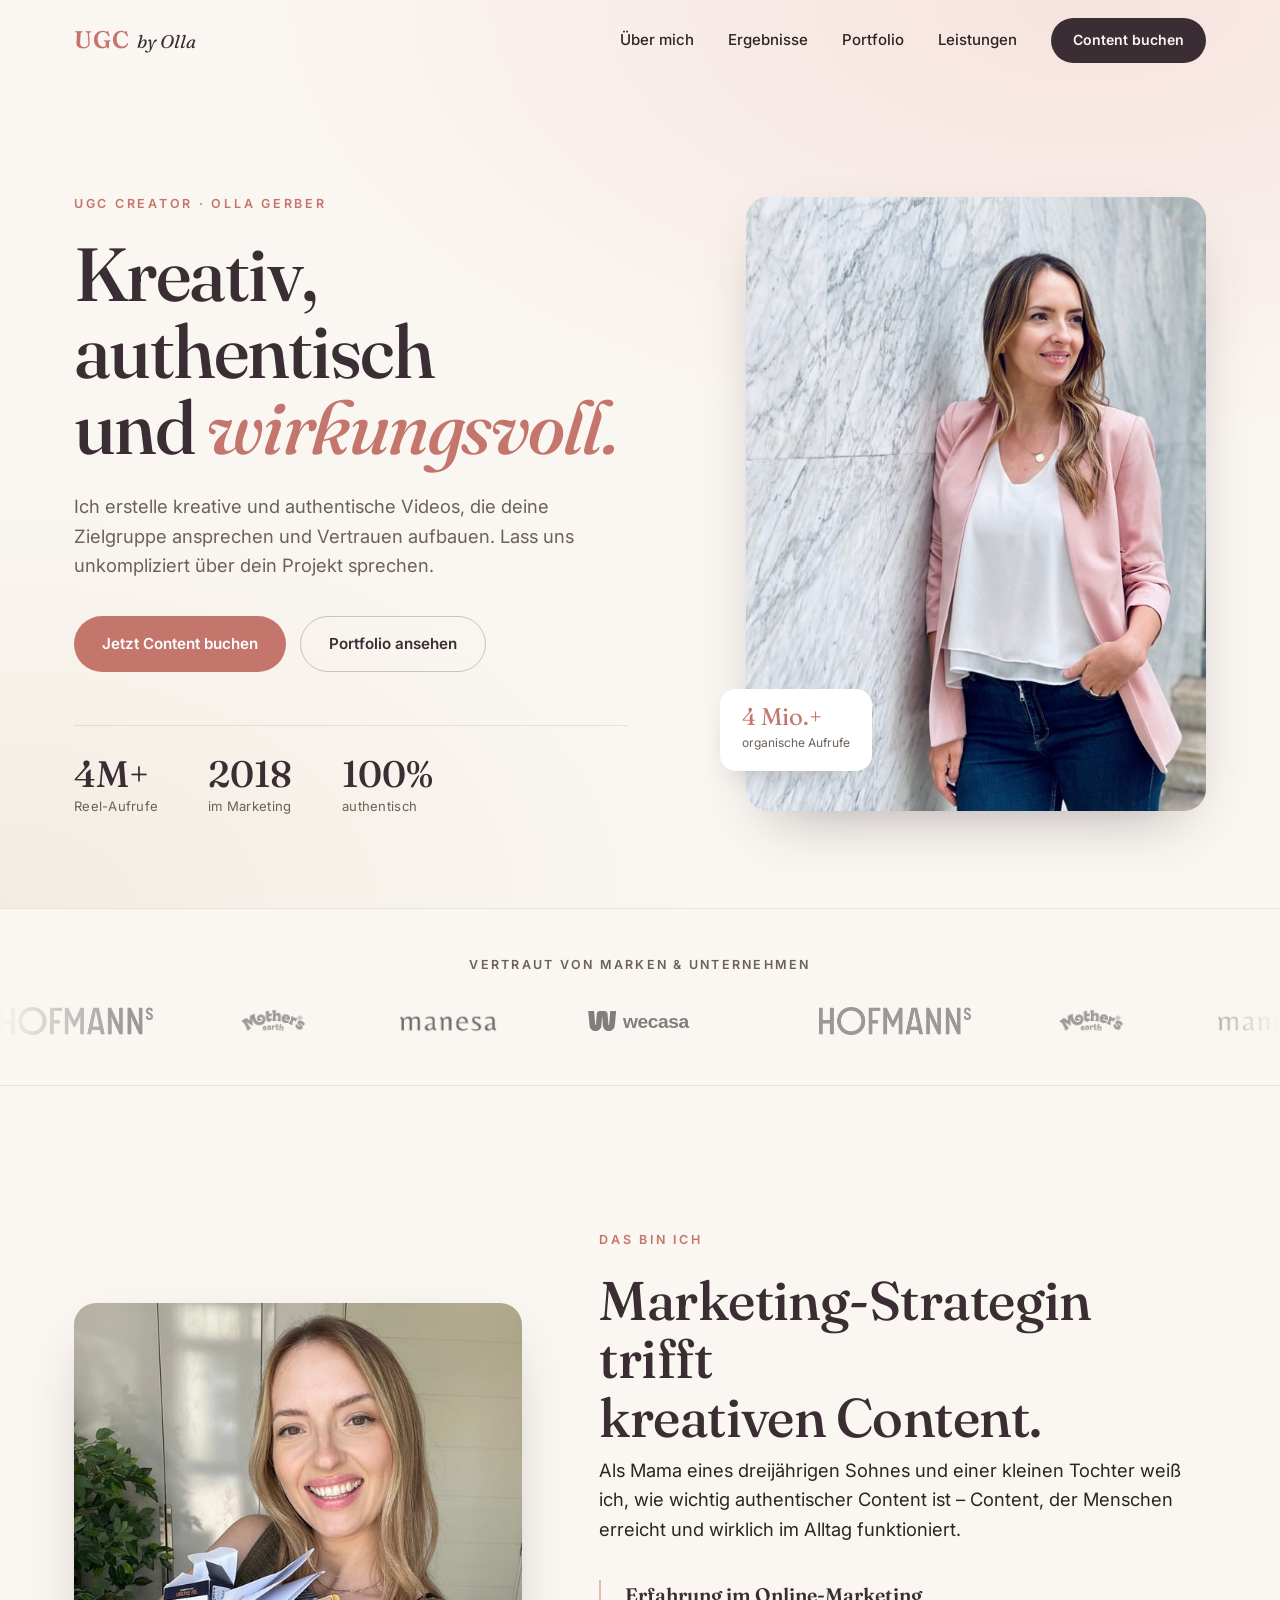
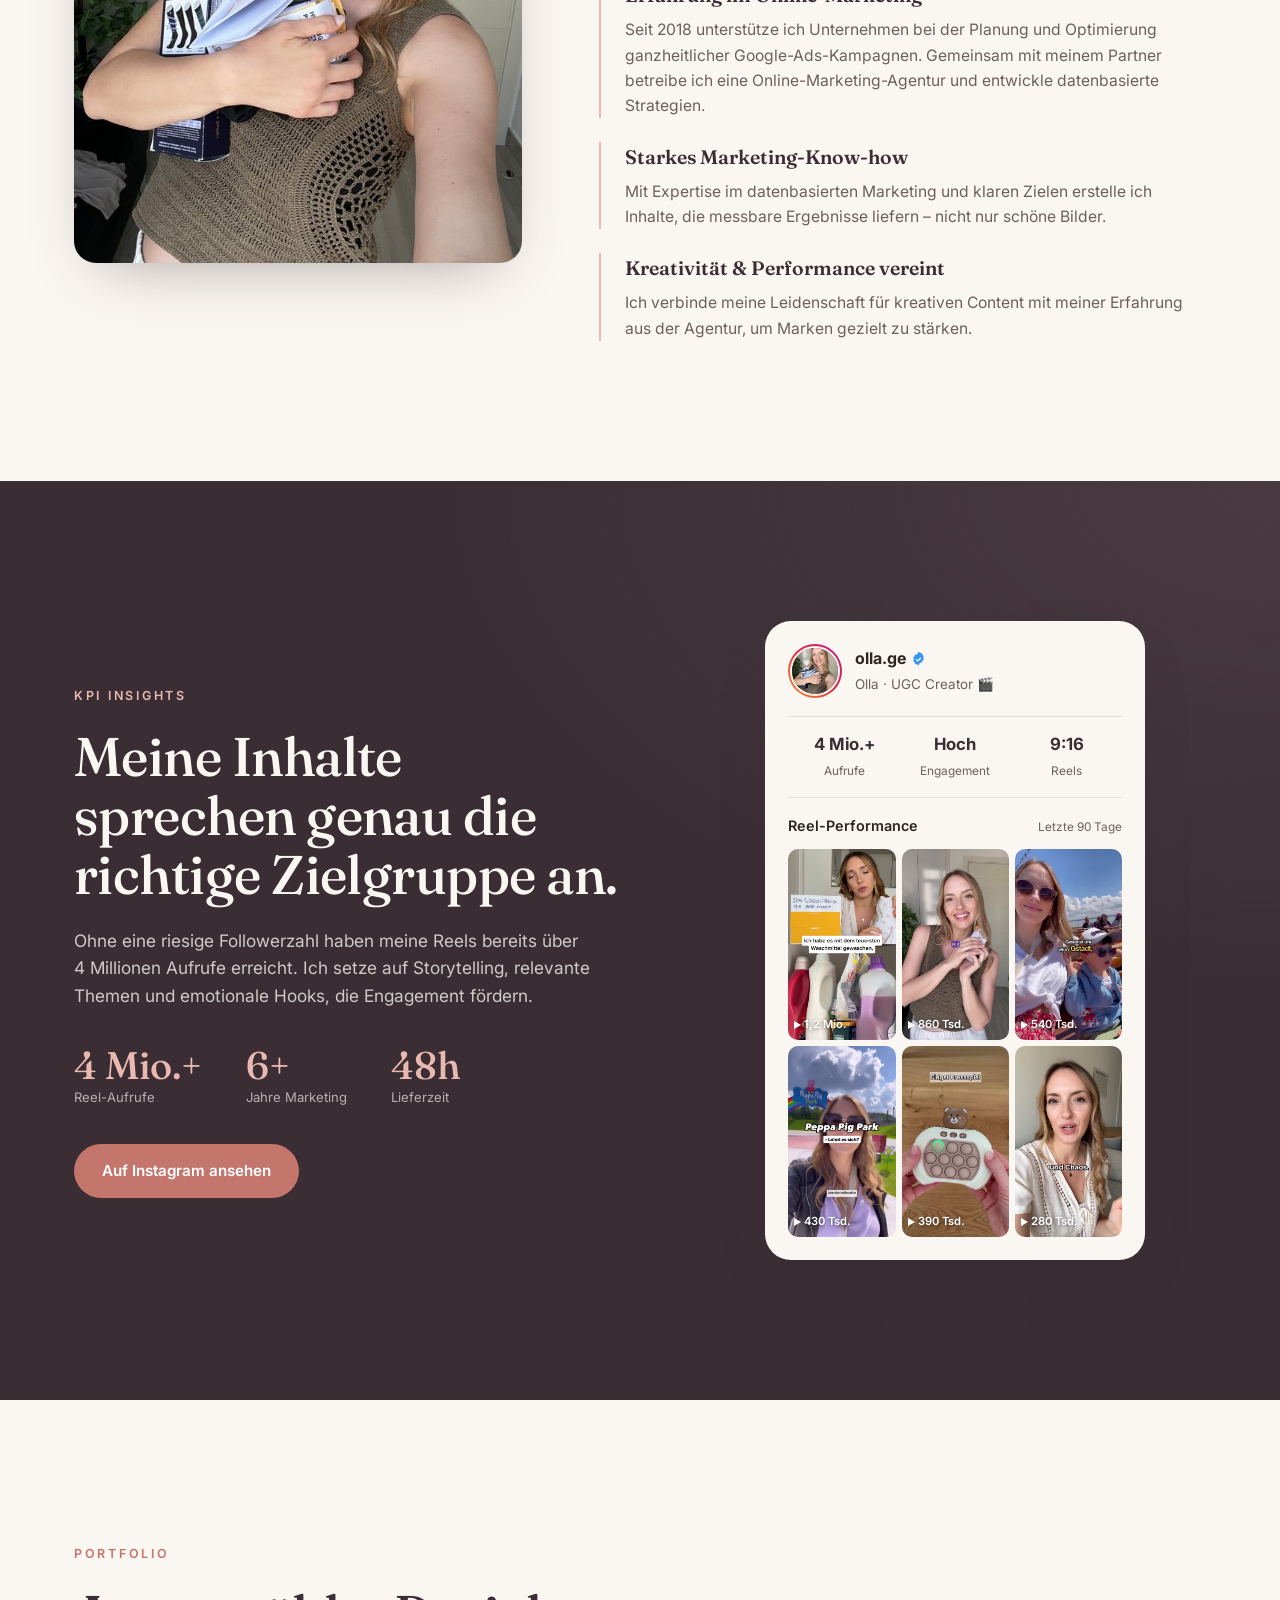
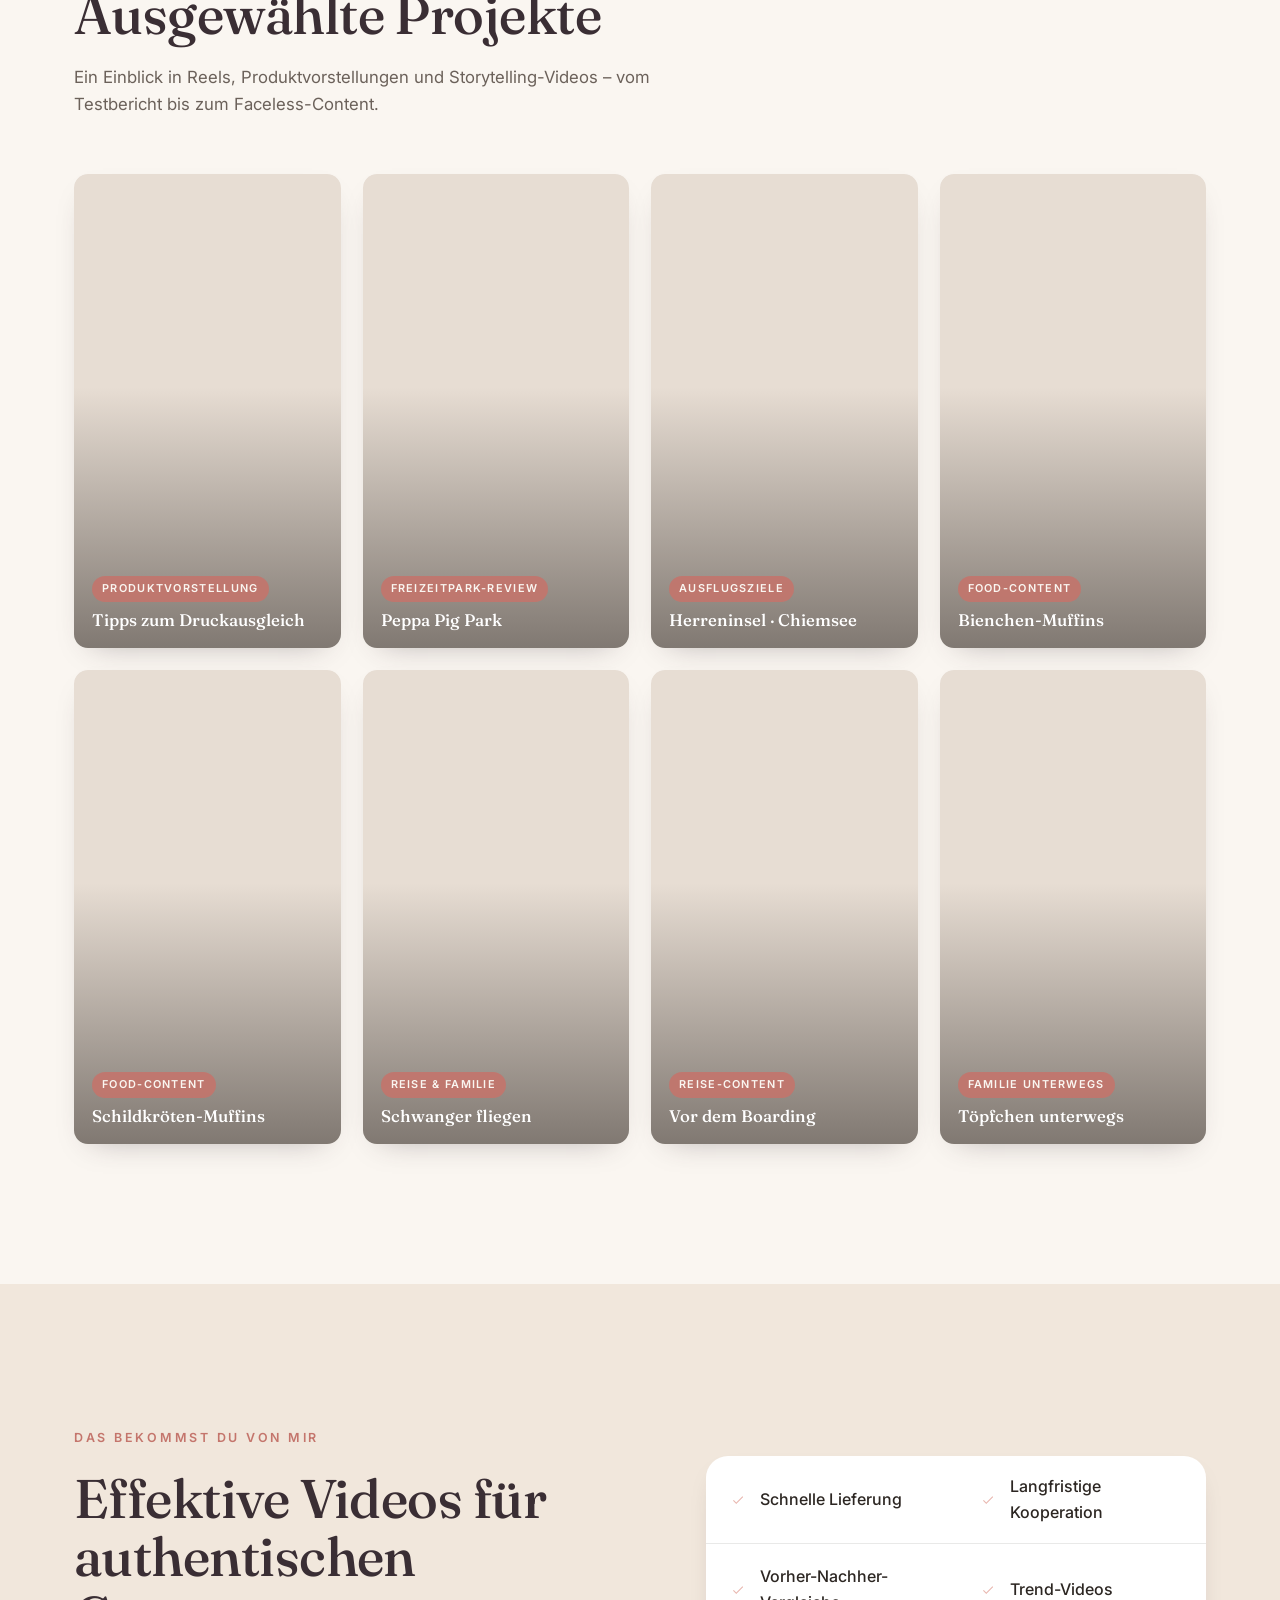
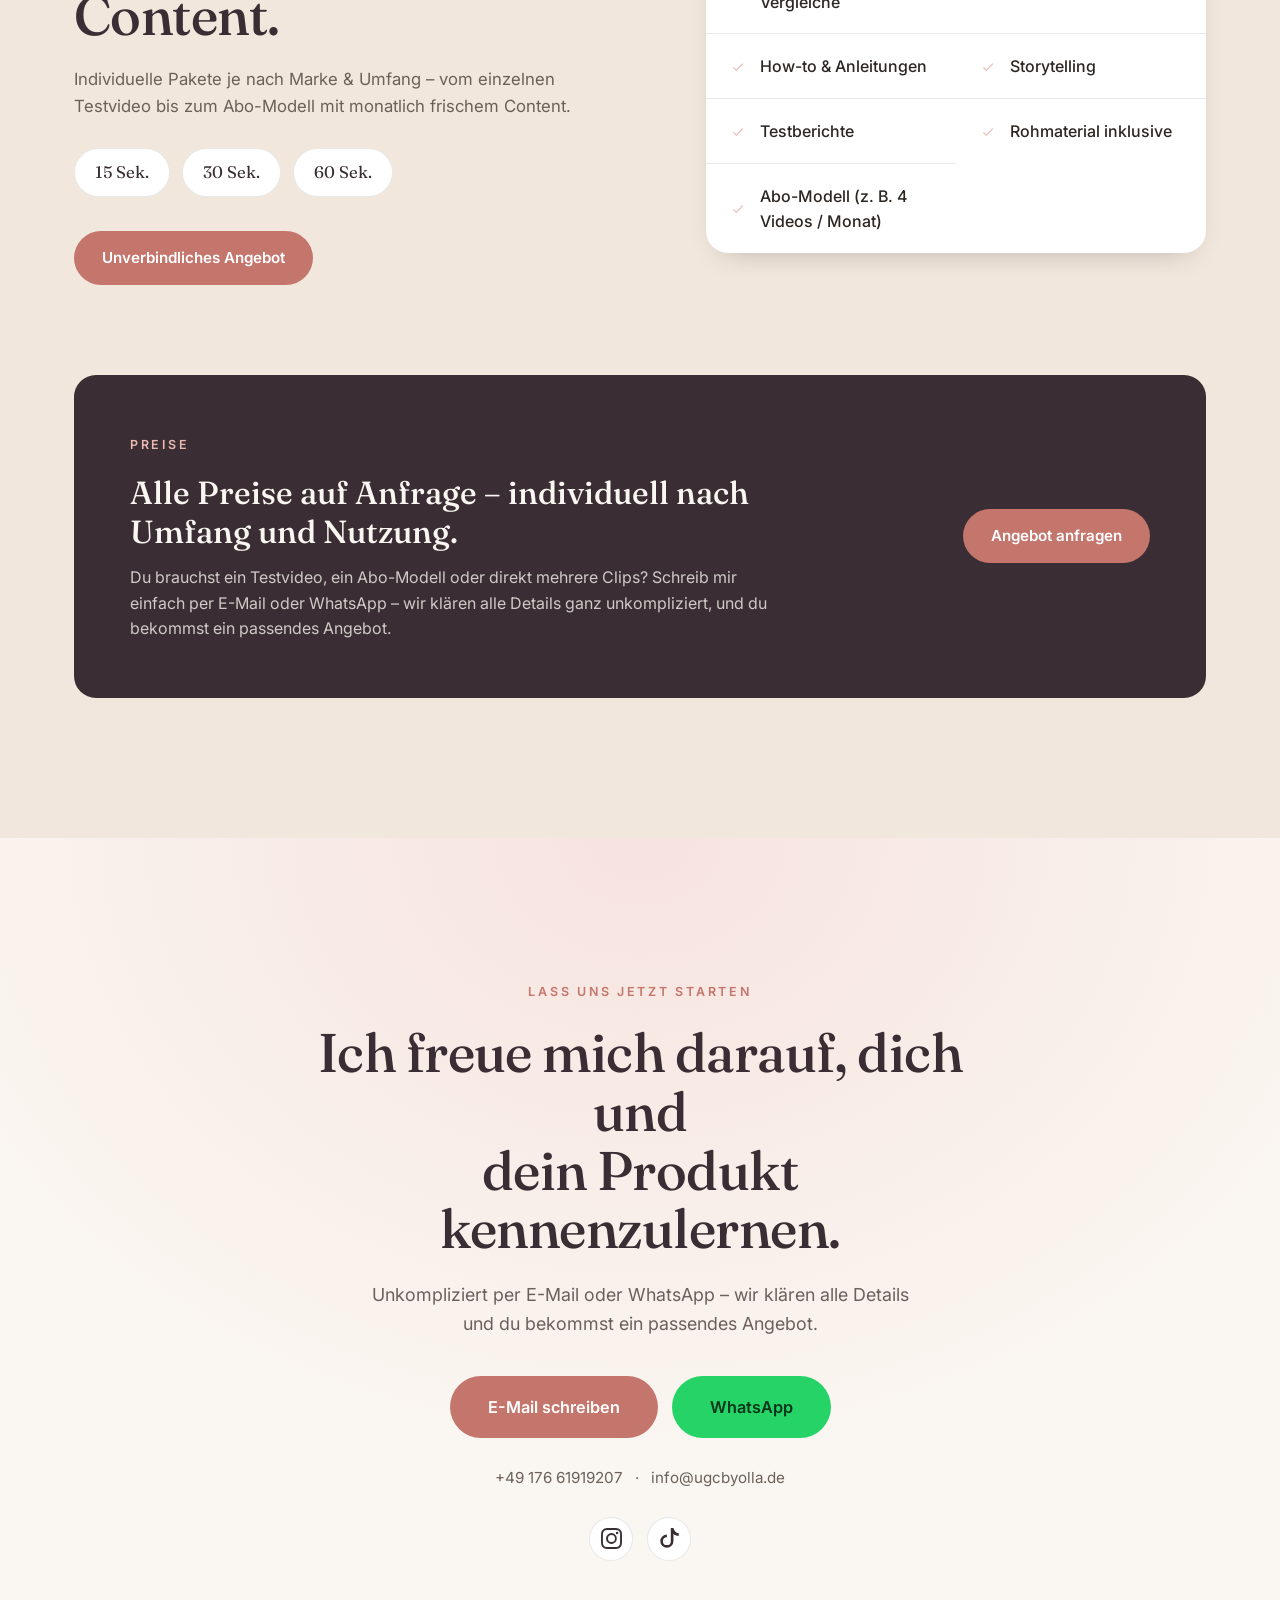
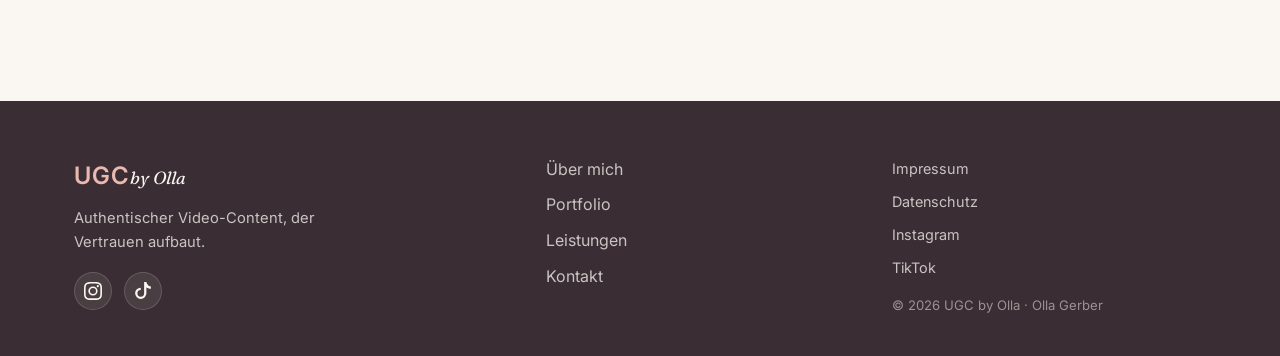
==== index.html @ 94157295 "Website Dateien" ====
<!DOCTYPE html>
<html lang="de">
<head>
<meta charset="UTF-8" />
<meta name="viewport" content="width=device-width, initial-scale=1.0" />
<title>UGC by Olla – Authentischer Video-Content, der Vertrauen aufbaut</title>
<meta name="description" content="UGC-Creator Olla Gerber: Kreativ, authentisch und wirkungsvoll. Ich erstelle Videos, die deine Zielgruppe ansprechen, Vertrauen aufbauen und messbare Ergebnisse liefern." />
<meta property="og:title" content="UGC by Olla – Authentischer Video-Content" />
<meta property="og:description" content="Kreativ, authentisch und wirkungsvoll – Videos, die deine Zielgruppe ansprechen und Vertrauen aufbauen." />
<meta property="og:type" content="website" />
<meta property="og:image" content="assets/profile/hero1.jpg" />
<link rel="preconnect" href="https://fonts.googleapis.com" />
<link rel="preconnect" href="https://fonts.gstatic.com" crossorigin />
<link href="https://fonts.googleapis.com/css2?family=Fraunces:ital,opsz,wght@0,9..144,400;0,9..144,500;0,9..144,600;1,9..144,400&family=Inter:wght@400;500;600;700&display=swap" rel="stylesheet" />
<link rel="stylesheet" href="styles.css" />
</head>
<body>

<!-- ===== NAV ===== -->
<header class="nav" id="nav">
  <div class="container nav__inner">
    <a href="#top" class="brand" aria-label="UGC by Olla – Startseite">
      <span class="brand__mark">UGC</span>
      <span class="brand__name">by&nbsp;Olla</span>
    </a>
    <nav class="nav__links" id="navLinks">
      <a href="#about">Über mich</a>
      <a href="#kpi">Ergebnisse</a>
      <a href="#portfolio">Portfolio</a>
      <a href="#leistungen">Leistungen</a>
      <a href="#kontakt" class="btn btn--small">Content buchen</a>
    </nav>
    <button class="nav__toggle" id="navToggle" aria-label="Menü öffnen" aria-expanded="false">
      <span></span><span></span><span></span>
    </button>
  </div>
</header>

<main id="top">

<!-- ===== HERO ===== -->
<section class="hero">
  <div class="container hero__grid">
    <div class="hero__copy reveal">
      <span class="eyebrow">UGC&nbsp;Creator · Olla Gerber</span>
      <h1 class="hero__title">
        Kreativ, authentisch <br />und <span class="accent">wirkungsvoll.</span>
      </h1>
      <p class="hero__lead">
        Ich erstelle kreative und authentische Videos, die deine Zielgruppe
        ansprechen und Vertrauen aufbauen. Lass uns unkompliziert über dein
        Projekt sprechen.
      </p>
      <div class="hero__actions">
        <a href="#kontakt" class="btn btn--primary">Jetzt Content buchen</a>
        <a href="#portfolio" class="btn btn--ghost">Portfolio ansehen</a>
      </div>
      <div class="hero__stats">
        <div><strong data-count="4" data-suffix="M+">0</strong><span>Reel-Aufrufe</span></div>
        <div><strong data-count="2018" data-raw="1">2018</strong><span>im Marketing</span></div>
        <div><strong data-count="100" data-suffix="%">0</strong><span>authentisch</span></div>
      </div>
    </div>
    <div class="hero__media reveal">
      <div class="hero__photo">
        <img src="assets/profile/hero1.jpg" alt="Olla Gerber, UGC Creator" />
        <div class="hero__badge">
          <span class="hero__badge-num">4 Mio.+</span>
          <span class="hero__badge-label">organische Aufrufe</span>
        </div>
      </div>
    </div>
  </div>
</section>

<!-- ===== BRANDS (animiertes Logoband) ===== -->
<section class="brands" aria-label="Marken, mit denen ich zusammenarbeite">
  <p class="brands__label">Vertraut von Marken &amp; Unternehmen</p>
  <div class="marquee">
    <div class="marquee__track" id="marqueeTrack">
      <!-- Logos werden per JS eingefügt & für nahtlose Schleife dupliziert -->
    </div>
  </div>
</section>

<!-- ===== ABOUT ===== -->
<section class="about section" id="about">
  <div class="container about__grid">
    <div class="about__media reveal">
      <img src="assets/profile/hero2.jpg" alt="Olla mit Produkten für UGC-Content" />
    </div>
    <div class="about__copy reveal">
      <span class="eyebrow">Das bin ich</span>
      <h2 class="section__title">Marketing-Strategin trifft<br />kreativen Content.</h2>
      <p class="about__intro">
        Als Mama eines dreijährigen Sohnes und einer kleinen Tochter weiß ich,
        wie wichtig authentischer Content ist – Content, der Menschen erreicht
        und wirklich im Alltag funktioniert.
      </p>
      <ul class="pillars">
        <li class="pillar">
          <h3>Erfahrung im Online-Marketing</h3>
          <p>
            Seit 2018 unterstütze ich Unternehmen bei der Planung und
            Optimierung ganzheitlicher Google-Ads-Kampagnen. Gemeinsam mit
            meinem Partner betreibe ich eine Online-Marketing-Agentur und
            entwickle datenbasierte Strategien.
          </p>
        </li>
        <li class="pillar">
          <h3>Starkes Marketing-Know-how</h3>
          <p>
            Mit Expertise im datenbasierten Marketing und klaren Zielen erstelle
            ich Inhalte, die messbare Ergebnisse liefern – nicht nur schöne
            Bilder.
          </p>
        </li>
        <li class="pillar">
          <h3>Kreativität & Performance vereint</h3>
          <p>
            Ich verbinde meine Leidenschaft für kreativen Content mit meiner
            Erfahrung aus der Agentur, um Marken gezielt zu stärken.
          </p>
        </li>
      </ul>
    </div>
  </div>
</section>

<!-- ===== KPI ===== -->
<section class="kpi section" id="kpi">
  <div class="container kpi__layout">
    <div class="kpi__copy reveal">
      <span class="eyebrow eyebrow--light">KPI Insights</span>
      <h2 class="section__title section__title--light">
        Meine Inhalte sprechen genau die<br />richtige Zielgruppe an.
      </h2>
      <p class="kpi__lead">
        Ohne eine riesige Followerzahl haben meine Reels bereits über
        4&nbsp;Millionen Aufrufe erreicht. Ich setze auf Storytelling, relevante
        Themen und emotionale Hooks, die Engagement fördern.
      </p>
      <div class="kpi__stats">
        <div><strong data-count="4" data-suffix=" Mio.+">0</strong><span>Reel-Aufrufe</span></div>
        <div><strong data-count="6" data-suffix="+">0</strong><span>Jahre Marketing</span></div>
        <div><strong data-count="48" data-suffix="h">0</strong><span>Lieferzeit</span></div>
      </div>
      <a href="https://www.instagram.com/olla.ge/" target="_blank" rel="noopener" class="btn btn--primary">Auf Instagram ansehen</a>
    </div>

    <div class="kpi__device reveal">
      <div class="ig">
        <div class="ig__top">
          <div class="ig__avatar"><img src="assets/profile/hero2.jpg" alt="Olla Gerber" /></div>
          <div class="ig__id">
            <span class="ig__user">olla.ge <svg class="ig__verified" viewBox="0 0 24 24" aria-hidden="true"><path d="M12 1l2.4 1.8 3 .2.9 2.9 2.2 2-1 2.8 1 2.8-2.2 2-.9 2.9-3 .2L12 23l-2.4-1.8-3-.2-.9-2.9-2.2-2 1-2.8-1-2.8 2.2-2 .9-2.9 3-.2z" fill="#3897f0"/><path d="M10.6 14.6l-2-2-1.3 1.3 3.3 3.3 5.8-5.8-1.3-1.3z" fill="#fff"/></svg></span>
            <span class="ig__name">Olla · UGC Creator 🎬</span>
          </div>
        </div>
        <div class="ig__metrics">
          <div><strong>4 Mio.+</strong><span>Aufrufe</span></div>
          <div><strong>Hoch</strong><span>Engagement</span></div>
          <div><strong>9:16</strong><span>Reels</span></div>
        </div>
        <div class="ig__bar"><span>Reel-Performance</span><em>Letzte 90 Tage</em></div>
        <div class="ig__grid">
          <figure class="ig__cell"><img src="assets/portfolio/9de1d83633da45c846f7eab488d6bfc8.jpg" alt="" loading="lazy" /><span class="ig__views">1,2 Mio.</span></figure>
          <figure class="ig__cell"><img src="assets/portfolio/2ccc29a5a1b22feaa87b4b825e0a48af.jpg" alt="" loading="lazy" /><span class="ig__views">860 Tsd.</span></figure>
          <figure class="ig__cell"><img src="assets/portfolio/b8910f2cd2a3d100758bcfcea0a5b6ec.jpg" alt="" loading="lazy" /><span class="ig__views">540 Tsd.</span></figure>
          <figure class="ig__cell"><img src="assets/portfolio/184dc724c5fc6e172d13e9408d2e0dc4.jpg" alt="" loading="lazy" /><span class="ig__views">430 Tsd.</span></figure>
          <figure class="ig__cell"><img src="assets/portfolio/c4f9ec92ac4b360604bae6ffd196851e.jpg" alt="" loading="lazy" /><span class="ig__views">390 Tsd.</span></figure>
          <figure class="ig__cell"><img src="assets/portfolio/fa2bf95b9c0c6198ad79358563c76011.jpg" alt="" loading="lazy" /><span class="ig__views">280 Tsd.</span></figure>
        </div>
      </div>
    </div>
  </div>
</section>

<!-- ===== PORTFOLIO ===== -->
<section class="portfolio section" id="portfolio">
  <div class="container">
    <div class="section__head reveal">
      <span class="eyebrow">Portfolio</span>
      <h2 class="section__title">Ausgewählte Projekte</h2>
      <p class="section__sub">
        Ein Einblick in Reels, Produktvorstellungen und Storytelling-Videos –
        vom Test­bericht bis zum Faceless-Content.
      </p>
    </div>
    <div class="grid">
      <figure class="card reveal" data-video="assets/portfolio/Druckausgleich.mp4" tabindex="0" role="button" aria-label="Video abspielen: Tipps zum Druckausgleich">
        <div class="card__media"><video class="card__vid" muted loop playsinline preload="metadata" src="assets/portfolio/Druckausgleich.mp4#t=0.1"></video><span class="card__play"></span></div>
        <figcaption><span class="card__tag">Produktvorstellung</span><h3>Tipps zum Druckausgleich</h3></figcaption>
      </figure>
      <figure class="card reveal" data-video="assets/portfolio/Peppa_Park.mp4" tabindex="0" role="button" aria-label="Video abspielen: Peppa Pig Park">
        <div class="card__media"><video class="card__vid" muted loop playsinline preload="metadata" src="assets/portfolio/Peppa_Park.mp4#t=0.1"></video><span class="card__play"></span></div>
        <figcaption><span class="card__tag">Freizeitpark-Review</span><h3>Peppa Pig Park</h3></figcaption>
      </figure>
      <figure class="card reveal" data-video="assets/portfolio/Herreninsel.mp4" tabindex="0" role="button" aria-label="Video abspielen: Herreninsel">
        <div class="card__media"><video class="card__vid" muted loop playsinline preload="metadata" src="assets/portfolio/Herreninsel.mp4#t=0.1"></video><span class="card__play"></span></div>
        <figcaption><span class="card__tag">Ausflugsziele</span><h3>Herreninsel · Chiemsee</h3></figcaption>
      </figure>
      <figure class="card reveal" data-video="assets/portfolio/Bienchen_muffins.mp4" tabindex="0" role="button" aria-label="Video abspielen: Bienchen-Muffins">
        <div class="card__media"><video class="card__vid" muted loop playsinline preload="metadata" src="assets/portfolio/Bienchen_muffins.mp4#t=0.1"></video><span class="card__play"></span></div>
        <figcaption><span class="card__tag">Food-Content</span><h3>Bienchen-Muffins</h3></figcaption>
      </figure>
      <figure class="card reveal" data-video="assets/portfolio/Schildkr%C3%B6tenmuffins.mp4" tabindex="0" role="button" aria-label="Video abspielen: Schildkröten-Muffins">
        <div class="card__media"><video class="card__vid" muted loop playsinline preload="metadata" src="assets/portfolio/Schildkr%C3%B6tenmuffins.mp4#t=0.1"></video><span class="card__play"></span></div>
        <figcaption><span class="card__tag">Food-Content</span><h3>Schildkröten-Muffins</h3></figcaption>
      </figure>
      <figure class="card reveal" data-video="assets/portfolio/Schwanger_fliegen.mp4" tabindex="0" role="button" aria-label="Video abspielen: Schwanger fliegen">
        <div class="card__media"><video class="card__vid" muted loop playsinline preload="metadata" src="assets/portfolio/Schwanger_fliegen.mp4#t=0.1"></video><span class="card__play"></span></div>
        <figcaption><span class="card__tag">Reise &amp; Familie</span><h3>Schwanger fliegen</h3></figcaption>
      </figure>
      <figure class="card reveal" data-video="assets/portfolio/Vor_dem_boarding.mp4" tabindex="0" role="button" aria-label="Video abspielen: Vor dem Boarding">
        <div class="card__media"><video class="card__vid" muted loop playsinline preload="metadata" src="assets/portfolio/Vor_dem_boarding.mp4#t=0.1"></video><span class="card__play"></span></div>
        <figcaption><span class="card__tag">Reise-Content</span><h3>Vor dem Boarding</h3></figcaption>
      </figure>
      <figure class="card reveal" data-video="assets/portfolio/T%C3%B6pfchen_unterwegs.mp4" tabindex="0" role="button" aria-label="Video abspielen: Töpfchen unterwegs">
        <div class="card__media"><video class="card__vid" muted loop playsinline preload="metadata" src="assets/portfolio/T%C3%B6pfchen_unterwegs.mp4#t=0.1"></video><span class="card__play"></span></div>
        <figcaption><span class="card__tag">Familie unterwegs</span><h3>Töpfchen unterwegs</h3></figcaption>
      </figure>
    </div>
  </div>
</section>

<!-- ===== LIGHTBOX ===== -->
<div class="lightbox" id="lightbox" role="dialog" aria-modal="true" aria-label="Video" hidden>
  <div class="lightbox__backdrop" data-lb-close></div>
  <button class="lightbox__close" data-lb-close aria-label="Schließen">&times;</button>
  <div class="lightbox__stage">
    <video id="lightboxVideo" class="lightbox__video" controls playsinline preload="auto"></video>
  </div>
</div>

<!-- ===== LEISTUNGEN ===== -->
<section class="services section" id="leistungen">
  <div class="container services__grid">
    <div class="services__intro reveal">
      <span class="eyebrow">Das bekommst du von mir</span>
      <h2 class="section__title">Effektive Videos für<br />authentischen Content.</h2>
      <p class="section__sub">
        Individuelle Pakete je nach Marke & Umfang – vom einzelnen Testvideo bis
        zum Abo-Modell mit monatlich frischem Content.
      </p>
      <div class="formats">
        <span>15 Sek.</span><span>30 Sek.</span><span>60 Sek.</span>
      </div>
      <a href="#kontakt" class="btn btn--primary">Unverbindliches Angebot</a>
    </div>
    <ul class="services__list reveal">
      <li>Schnelle Lieferung</li>
      <li>Langfristige Kooperation</li>
      <li>Vorher-Nachher-Vergleiche</li>
      <li>Trend-Videos</li>
      <li>How-to &amp; Anleitungen</li>
      <li>Storytelling</li>
      <li>Testberichte</li>
      <li>Rohmaterial inklusive</li>
      <li>Abo-Modell (z.&nbsp;B. 4 Videos / Monat)</li>
    </ul>
  </div>

  <div class="container">
    <div class="pricing reveal">
      <div class="pricing__text">
        <span class="eyebrow">Preise</span>
        <h3>Alle Preise auf Anfrage – individuell nach Umfang und Nutzung.</h3>
        <p>
          Du brauchst ein Testvideo, ein Abo-Modell oder direkt mehrere Clips?
          Schreib mir einfach per E-Mail oder WhatsApp – wir klären alle Details
          ganz unkompliziert, und du bekommst ein passendes Angebot.
        </p>
      </div>
      <a href="#kontakt" class="btn btn--primary">Angebot anfragen</a>
    </div>
  </div>
</section>

<!-- ===== CTA / KONTAKT ===== -->
<section class="cta section" id="kontakt">
  <div class="container cta__inner reveal">
    <span class="eyebrow eyebrow--light">Lass uns jetzt starten</span>
    <h2 class="cta__title">Ich freue mich darauf, dich und<br />dein Produkt kennenzulernen.</h2>
    <p class="cta__lead">
      Unkompliziert per E-Mail oder WhatsApp – wir klären alle Details und du
      bekommst ein passendes Angebot.
    </p>
    <div class="cta__actions">
      <a href="mailto:info@ugcbyolla.de" class="btn btn--primary btn--lg">E-Mail schreiben</a>
      <a href="https://wa.me/4917661919207" class="btn btn--whatsapp btn--lg" target="_blank" rel="noopener">WhatsApp</a>
    </div>
    <p class="cta__contact">
      <a href="tel:+4917661919207">+49&nbsp;176&nbsp;61919207</a>
      <span aria-hidden="true">·</span>
      <a href="mailto:info@ugcbyolla.de">info@ugcbyolla.de</a>
    </p>
    <div class="socials">
      <a href="https://www.instagram.com/olla.ge/" target="_blank" rel="noopener" aria-label="Instagram @olla.ge">
        <svg viewBox="0 0 16 16" aria-hidden="true"><path d="M8 0C5.829 0 5.556.01 4.703.048 3.85.088 3.269.222 2.76.42a3.9 3.9 0 0 0-1.417.923A3.9 3.9 0 0 0 .42 2.76C.222 3.268.087 3.85.048 4.7.01 5.555 0 5.827 0 8.001c0 2.172.01 2.444.048 3.297.04.852.174 1.433.372 1.942.205.526.478.972.923 1.417.444.445.89.719 1.416.923.51.198 1.09.333 1.942.372C5.555 15.99 5.827 16 8 16s2.444-.01 3.298-.048c.851-.04 1.434-.174 1.943-.372a3.9 3.9 0 0 0 1.416-.923c.445-.445.718-.891.923-1.417.197-.509.332-1.09.372-1.942C15.99 10.445 16 10.173 16 8s-.01-2.445-.048-3.299c-.04-.851-.175-1.433-.372-1.941a3.9 3.9 0 0 0-.923-1.417A3.9 3.9 0 0 0 13.24.42c-.51-.198-1.092-.333-1.943-.372C10.443.01 10.172 0 7.998 0zm-.717 1.442h.718c2.136 0 2.389.007 3.232.046.78.035 1.204.166 1.486.275.373.145.64.319.92.599s.453.546.598.92c.11.281.24.705.275 1.485.039.843.047 1.096.047 3.231s-.008 2.389-.047 3.232c-.035.78-.166 1.203-.275 1.485a2.5 2.5 0 0 1-.599.919c-.28.28-.546.453-.92.598-.28.11-.704.24-1.485.276-.843.038-1.096.047-3.232.047s-2.39-.009-3.233-.047c-.78-.036-1.203-.166-1.485-.276a2.5 2.5 0 0 1-.92-.598 2.5 2.5 0 0 1-.6-.92c-.109-.281-.24-.705-.275-1.485-.038-.843-.046-1.096-.046-3.233s.008-2.388.046-3.231c.036-.78.166-1.204.276-1.486.145-.373.319-.64.599-.92s.546-.453.92-.598c.282-.11.705-.24 1.485-.276.738-.034 1.024-.044 2.515-.045zm4.988 1.328a.96.96 0 1 0 0 1.92.96.96 0 0 0 0-1.92m-4.27 1.122a4.109 4.109 0 1 0 0 8.217 4.109 4.109 0 0 0 0-8.217m0 1.441a2.667 2.667 0 1 1 0 5.334 2.667 2.667 0 0 1 0-5.334"/></svg>
      </a>
      <a href="https://www.tiktok.com/@olla.ge" target="_blank" rel="noopener" aria-label="TikTok @olla.ge">
        <svg viewBox="0 0 16 16" aria-hidden="true"><path d="M9 0h1.98c.144.715.54 1.617 1.235 2.512C12.895 3.389 13.797 4 15 4v2c-1.753 0-3.07-.583-4-1.387V10a5 5 0 1 1-5-5v2a3 3 0 1 0 3 3z"/></svg>
      </a>
    </div>
  </div>
</section>

</main>

<!-- ===== FOOTER ===== -->
<footer class="footer">
  <div class="container footer__inner">
    <div class="footer__brand">
      <span class="brand__mark">UGC</span><span class="brand__name">by Olla</span>
      <p>Authentischer Video-Content, der Vertrauen aufbaut.</p>
      <div class="footer__socials">
        <a href="https://www.instagram.com/olla.ge/" target="_blank" rel="noopener" aria-label="Instagram @olla.ge">
          <svg viewBox="0 0 16 16" aria-hidden="true"><path d="M8 0C5.829 0 5.556.01 4.703.048 3.85.088 3.269.222 2.76.42a3.9 3.9 0 0 0-1.417.923A3.9 3.9 0 0 0 .42 2.76C.222 3.268.087 3.85.048 4.7.01 5.555 0 5.827 0 8.001c0 2.172.01 2.444.048 3.297.04.852.174 1.433.372 1.942.205.526.478.972.923 1.417.444.445.89.719 1.416.923.51.198 1.09.333 1.942.372C5.555 15.99 5.827 16 8 16s2.444-.01 3.298-.048c.851-.04 1.434-.174 1.943-.372a3.9 3.9 0 0 0 1.416-.923c.445-.445.718-.891.923-1.417.197-.509.332-1.09.372-1.942C15.99 10.445 16 10.173 16 8s-.01-2.445-.048-3.299c-.04-.851-.175-1.433-.372-1.941a3.9 3.9 0 0 0-.923-1.417A3.9 3.9 0 0 0 13.24.42c-.51-.198-1.092-.333-1.943-.372C10.443.01 10.172 0 7.998 0zm-.717 1.442h.718c2.136 0 2.389.007 3.232.046.78.035 1.204.166 1.486.275.373.145.64.319.92.599s.453.546.598.92c.11.281.24.705.275 1.485.039.843.047 1.096.047 3.231s-.008 2.389-.047 3.232c-.035.78-.166 1.203-.275 1.485a2.5 2.5 0 0 1-.599.919c-.28.28-.546.453-.92.598-.28.11-.704.24-1.485.276-.843.038-1.096.047-3.232.047s-2.39-.009-3.233-.047c-.78-.036-1.203-.166-1.485-.276a2.5 2.5 0 0 1-.92-.598 2.5 2.5 0 0 1-.6-.92c-.109-.281-.24-.705-.275-1.485-.038-.843-.046-1.096-.046-3.233s.008-2.388.046-3.231c.036-.78.166-1.204.276-1.486.145-.373.319-.64.599-.92s.546-.453.92-.598c.282-.11.705-.24 1.485-.276.738-.034 1.024-.044 2.515-.045zm4.988 1.328a.96.96 0 1 0 0 1.92.96.96 0 0 0 0-1.92m-4.27 1.122a4.109 4.109 0 1 0 0 8.217 4.109 4.109 0 0 0 0-8.217m0 1.441a2.667 2.667 0 1 1 0 5.334 2.667 2.667 0 0 1 0-5.334"/></svg>
        </a>
        <a href="https://www.tiktok.com/@olla.ge" target="_blank" rel="noopener" aria-label="TikTok @olla.ge">
          <svg viewBox="0 0 16 16" aria-hidden="true"><path d="M9 0h1.98c.144.715.54 1.617 1.235 2.512C12.895 3.389 13.797 4 15 4v2c-1.753 0-3.07-.583-4-1.387V10a5 5 0 1 1-5-5v2a3 3 0 1 0 3 3z"/></svg>
        </a>
      </div>
    </div>
    <nav class="footer__nav">
      <a href="#about">Über mich</a>
      <a href="#portfolio">Portfolio</a>
      <a href="#leistungen">Leistungen</a>
      <a href="#kontakt">Kontakt</a>
    </nav>
    <div class="footer__legal">
      <a href="#impressum" data-modal="impressum">Impressum</a>
      <a href="#datenschutz" data-modal="datenschutz">Datenschutz</a>
      <a href="https://www.instagram.com/olla.ge/" target="_blank" rel="noopener">Instagram</a>
      <a href="https://www.tiktok.com/@olla.ge" target="_blank" rel="noopener">TikTok</a>
      <span>© <span id="year"></span> UGC by Olla · Olla Gerber</span>
    </div>
  </div>
</footer>

<!-- ===== IMPRESSUM MODAL ===== -->
<div class="modal" id="impressum" role="dialog" aria-modal="true" aria-labelledby="impressumTitle" hidden>
  <div class="modal__backdrop" data-close></div>
  <div class="modal__panel">
    <button class="modal__close" data-close aria-label="Schließen">&times;</button>
    <h2 id="impressumTitle">Impressum</h2>
    <p>
      <strong>Olla Gerber</strong><br />
      Calle Perelló 78<br />
      ES&nbsp;–&nbsp;08005 Barcelona<br />
      Spanien
    </p>
    <p>
      <strong>USt-IdNr.:</strong> ESY6166233Q
    </p>
    <p>
      <strong>Telefon:</strong> <a href="tel:+4917661919207">+49&nbsp;176&nbsp;61919207</a><br />
      <strong>E-Mail:</strong> <a href="mailto:info@ugcbyolla.de">info@ugcbyolla.de</a>
    </p>
    <p class="modal__note">
      Verantwortlich für den Inhalt: Olla Gerber, Anschrift wie oben.
    </p>
  </div>
</div>

<!-- ===== DATENSCHUTZ MODAL ===== -->
<div class="modal" id="datenschutz" role="dialog" aria-modal="true" aria-labelledby="datenschutzTitle" hidden>
  <div class="modal__backdrop" data-close></div>
  <div class="modal__panel">
    <button class="modal__close" data-close aria-label="Schließen">&times;</button>
    <h2 id="datenschutzTitle">Datenschutz</h2>
    <p>
      Der Schutz deiner personenbezogenen Daten ist mir wichtig. Diese Website
      erhebt keine personenbezogenen Daten über das technisch Notwendige hinaus
      und setzt keine Tracking-Cookies ein.
    </p>
    <p>
      Wenn du per E-Mail, Telefon oder WhatsApp Kontakt aufnimmst, werden deine
      Angaben ausschließlich zur Bearbeitung deiner Anfrage gespeichert und
      nicht an Dritte weitergegeben.
    </p>
    <p>
      <strong>Verantwortlich:</strong> Olla Gerber, Calle Perelló 78,
      08005 Barcelona, Spanien · <a href="mailto:info@ugcbyolla.de">info@ugcbyolla.de</a>
    </p>
    <p class="modal__note">
      Dies ist eine vereinfachte Datenschutzhinweis-Vorlage. Bitte vor dem
      Live-Gang rechtlich prüfen lassen.
    </p>
  </div>
</div>

<script src="script.js"></script>
</body>
</html>
---- styles.css ----
/* ===================================================================
   UGC by Olla — Landing Page
   Modern, editorial, soft blush/cream aesthetic
   =================================================================== */

:root {
  --cream:      #faf6f1;
  --cream-deep: #f1e7dc;
  --ink:        #2c2622;
  --ink-soft:   #6b615a;
  --blush:      #e9b8b0;
  --blush-deep: #d98c84;
  --rose:       #c4756c;
  --plum:       #3a2e34;
  --line:       rgba(44, 38, 34, 0.10);
  --white:      #ffffff;

  --radius:     22px;
  --radius-sm:  14px;
  --shadow:     0 24px 60px -28px rgba(58, 46, 52, 0.45);
  --shadow-sm:  0 12px 30px -18px rgba(58, 46, 52, 0.4);

  --serif: "Fraunces", Georgia, serif;
  --sans:  "Inter", -apple-system, BlinkMacSystemFont, "Segoe UI", sans-serif;

  --container: 1180px;
  --ease: cubic-bezier(0.22, 1, 0.36, 1);
}

/* ---------- Reset & base ---------- */
* { margin: 0; padding: 0; box-sizing: border-box; }
html { scroll-behavior: smooth; -webkit-text-size-adjust: 100%; }
body {
  font-family: var(--sans);
  color: var(--ink);
  background: var(--cream);
  line-height: 1.6;
  -webkit-font-smoothing: antialiased;
  overflow-x: hidden;
}
img { display: block; max-width: 100%; }
a { color: inherit; text-decoration: none; }
ul { list-style: none; }

.container { width: 100%; max-width: var(--container); margin-inline: auto; padding-inline: 24px; }
.section { padding: clamp(70px, 11vw, 140px) 0; }

/* ---------- Shared type ---------- */
.eyebrow {
  display: inline-block;
  font-size: 0.78rem;
  font-weight: 600;
  letter-spacing: 0.22em;
  text-transform: uppercase;
  color: var(--rose);
  margin-bottom: 22px;
}
.eyebrow--light { color: var(--blush); }

.section__title {
  font-family: var(--serif);
  font-weight: 500;
  font-size: clamp(2rem, 4.6vw, 3.4rem);
  line-height: 1.08;
  letter-spacing: -0.01em;
  color: var(--plum);
}
.section__title--light { color: var(--cream); }
.section__sub {
  margin-top: 20px;
  max-width: 56ch;
  color: var(--ink-soft);
  font-size: 1.05rem;
}
.section__head { max-width: 720px; margin-bottom: 56px; }

/* ---------- Buttons ---------- */
.btn {
  --bg: var(--plum); --fg: var(--cream);
  display: inline-flex; align-items: center; justify-content: center;
  gap: 8px;
  background: var(--bg); color: var(--fg);
  font-family: var(--sans); font-weight: 600; font-size: 0.95rem;
  padding: 15px 28px;
  border: none; border-radius: 100px;
  cursor: pointer;
  transition: transform 0.35s var(--ease), box-shadow 0.35s var(--ease), background 0.3s ease;
  will-change: transform;
}
.btn:hover { transform: translateY(-3px); box-shadow: var(--shadow-sm); }
.btn--primary { --bg: var(--rose); --fg: #fff; }
.btn--primary:hover { background: var(--blush-deep); }
.btn--ghost {
  --bg: transparent; --fg: var(--plum);
  border: 1.5px solid rgba(58,46,52,0.25);
}
.btn--ghost:hover { background: var(--plum); color: var(--cream); border-color: var(--plum); }
.btn--whatsapp { --bg: #25d366; --fg: #06351a; }
.btn--small { padding: 11px 22px; font-size: 0.88rem; --bg: var(--plum); --fg: var(--cream); }
.btn--lg { padding: 18px 38px; font-size: 1.02rem; }

/* ===================================================================
   NAV
   =================================================================== */
.nav {
  position: fixed; top: 0; left: 0; right: 0; z-index: 100;
  transition: background 0.4s ease, box-shadow 0.4s ease, padding 0.4s ease;
  padding: 8px 0;
}
.nav.is-scrolled {
  background: rgba(250, 246, 241, 0.85);
  backdrop-filter: saturate(180%) blur(16px);
  -webkit-backdrop-filter: saturate(180%) blur(16px);
  box-shadow: 0 1px 0 var(--line);
}
.nav__inner { display: flex; align-items: center; justify-content: space-between; height: 64px; }
.brand { display: inline-flex; align-items: baseline; gap: 7px; font-family: var(--serif); }
.brand__mark {
  font-weight: 600; font-size: 1.5rem; letter-spacing: 0.04em;
  color: var(--rose);
}
.brand__name { font-size: 1.15rem; color: var(--plum); font-style: italic; }
.nav__links { display: flex; align-items: center; gap: 34px; }
.nav__links > a:not(.btn) {
  font-size: 0.94rem; font-weight: 500; color: var(--ink);
  position: relative; padding: 4px 0;
}
.nav__links > a:not(.btn)::after {
  content: ""; position: absolute; left: 0; bottom: 0; height: 1.5px; width: 0;
  background: var(--rose); transition: width 0.3s var(--ease);
}
.nav__links > a:not(.btn):hover::after { width: 100%; }

.nav__toggle {
  display: none; flex-direction: column; gap: 5px;
  background: none; border: none; cursor: pointer; padding: 8px;
}
.nav__toggle span {
  width: 24px; height: 2px; background: var(--plum); border-radius: 2px;
  transition: transform 0.3s var(--ease), opacity 0.3s ease;
}
.nav__toggle.is-open span:nth-child(1) { transform: translateY(7px) rotate(45deg); }
.nav__toggle.is-open span:nth-child(2) { opacity: 0; }
.nav__toggle.is-open span:nth-child(3) { transform: translateY(-7px) rotate(-45deg); }

/* ===================================================================
   HERO
   =================================================================== */
.hero {
  position: relative;
  padding: clamp(120px, 17vw, 190px) 0 clamp(50px, 7vw, 90px);
  background:
    radial-gradient(120% 90% at 85% 0%, #f7e3df 0%, rgba(247,227,223,0) 55%),
    radial-gradient(90% 80% at 0% 100%, #f3ece2 0%, rgba(243,236,226,0) 60%),
    var(--cream);
}
.hero__grid {
  display: grid; grid-template-columns: 1.05fr 0.95fr;
  gap: clamp(36px, 6vw, 80px); align-items: center;
}
.hero__title {
  font-family: var(--serif); font-weight: 500;
  font-size: clamp(2.6rem, 6vw, 4.7rem);
  line-height: 1.02; letter-spacing: -0.02em; color: var(--plum);
  margin-bottom: 26px;
}
.hero__title .accent { color: var(--rose); font-style: italic; }
.hero__lead { font-size: 1.15rem; color: var(--ink-soft); max-width: 50ch; margin-bottom: 36px; }
.hero__actions { display: flex; flex-wrap: wrap; gap: 14px; margin-bottom: 52px; }
.hero__stats {
  display: flex; gap: clamp(24px, 4vw, 50px); flex-wrap: wrap;
  padding-top: 30px; border-top: 1px solid var(--line);
}
.hero__stats strong {
  display: block; font-family: var(--serif); font-weight: 500;
  font-size: clamp(1.7rem, 3vw, 2.3rem); color: var(--plum); line-height: 1;
}
.hero__stats span { font-size: 0.82rem; color: var(--ink-soft); letter-spacing: 0.02em; }

.hero__media { position: relative; }
.hero__photo {
  position: relative; border-radius: var(--radius); overflow: visible;
  aspect-ratio: 3 / 4; max-width: 460px; margin-left: auto;
}
.hero__photo img {
  width: 100%; height: 100%; object-fit: cover;
  border-radius: var(--radius); box-shadow: var(--shadow);
}
.hero__photo::before {
  content: ""; position: absolute; inset: -16px -16px 22px 22px;
  border: 1.5px solid var(--blush); border-radius: var(--radius); z-index: -1;
}
.hero__badge {
  position: absolute; left: -26px; bottom: 40px;
  background: var(--white); border-radius: 16px; padding: 16px 22px;
  box-shadow: var(--shadow-sm); text-align: left;
}
.hero__badge-num { display: block; font-family: var(--serif); font-size: 1.5rem; color: var(--rose); line-height: 1; }
.hero__badge-label { font-size: 0.75rem; color: var(--ink-soft); }

/* ===================================================================
   BRAND MARQUEE
   =================================================================== */
.brands { padding: 46px 0 50px; border-top: 1px solid var(--line); border-bottom: 1px solid var(--line); background: var(--cream); }
.brands__label {
  text-align: center; font-size: 0.78rem; font-weight: 600;
  letter-spacing: 0.18em; text-transform: uppercase; color: var(--ink-soft);
  margin-bottom: 32px;
}
.marquee { overflow: hidden; -webkit-mask-image: linear-gradient(90deg, transparent, #000 10%, #000 90%, transparent); mask-image: linear-gradient(90deg, transparent, #000 10%, #000 90%, transparent); }
.marquee__track { display: flex; align-items: center; gap: clamp(40px, 7vw, 84px); width: max-content; animation: scroll 26s linear infinite; }
.marquee:hover .marquee__track { animation-play-state: paused; }
.marquee__item { display: inline-flex; align-items: center; flex: 0 0 auto; }
.marquee__item img {
  height: 28px; width: auto; object-fit: contain;
  opacity: 0.55; filter: grayscale(100%);
  transition: opacity 0.3s ease, filter 0.3s ease;
}
.marquee__item:hover img { opacity: 1; filter: grayscale(0); }
@keyframes scroll { to { transform: translateX(-50%); } }

/* ===================================================================
   ABOUT
   =================================================================== */
.about { background: var(--cream); }
.about__grid {
  display: grid; grid-template-columns: 0.85fr 1.15fr;
  gap: clamp(40px, 6vw, 84px); align-items: center;
}
.about__media { position: relative; }
.about__media img {
  width: 100%; aspect-ratio: 4 / 5; object-fit: cover;
  border-radius: var(--radius); box-shadow: var(--shadow);
}
.about__media::after {
  content: ""; position: absolute; right: -18px; bottom: -18px;
  width: 130px; height: 130px; border-radius: 50%;
  background: radial-gradient(circle at 30% 30%, var(--blush), var(--rose));
  opacity: 0.25; z-index: -1;
}
.about__intro { font-size: 1.15rem; color: var(--ink); margin: 8px 0 36px; max-width: 52ch; }
.pillars { display: grid; gap: 24px; }
.pillar {
  padding-left: 24px; border-left: 2px solid var(--blush);
}
.pillar h3 { font-family: var(--serif); font-weight: 600; font-size: 1.22rem; color: var(--plum); margin-bottom: 6px; }
.pillar p { color: var(--ink-soft); font-size: 0.98rem; }

/* ===================================================================
   KPI
   =================================================================== */
.kpi {
  background:
    radial-gradient(120% 100% at 100% 0%, #4a3a42 0%, rgba(74,58,66,0) 55%),
    var(--plum);
  color: var(--cream);
}
.kpi__layout {
  display: grid; grid-template-columns: 1.05fr 0.95fr;
  gap: clamp(40px, 6vw, 80px); align-items: center;
}
.kpi__lead { margin-top: 22px; color: rgba(250,246,241,0.78); font-size: 1.08rem; max-width: 52ch; }
.kpi__stats { display: flex; gap: clamp(22px, 4vw, 44px); flex-wrap: wrap; margin: 36px 0 34px; }
.kpi__stats strong {
  display: block; font-family: var(--serif); font-weight: 500;
  font-size: clamp(1.8rem, 3vw, 2.4rem); color: var(--blush); line-height: 1;
}
.kpi__stats span { font-size: 0.82rem; color: rgba(250,246,241,0.65); }

/* --- Instagram-Insights-Mockup --- */
.kpi__device { display: flex; justify-content: center; }
.ig {
  width: 100%; max-width: 380px;
  background: var(--cream); color: var(--ink);
  border-radius: 26px; padding: 22px;
  box-shadow: var(--shadow);
  border: 1px solid rgba(250,246,241,0.14);
}
.ig__top { display: flex; align-items: center; gap: 13px; margin-bottom: 18px; }
.ig__avatar {
  width: 54px; height: 54px; border-radius: 50%; overflow: hidden; flex: 0 0 auto;
  padding: 2px; background: linear-gradient(45deg, #f09433, #e6683c, #dc2743, #cc2366, #bc1888);
}
.ig__avatar img { width: 100%; height: 100%; object-fit: cover; border-radius: 50%; border: 2px solid var(--cream); }
.ig__id { display: flex; flex-direction: column; gap: 2px; }
.ig__user { display: inline-flex; align-items: center; gap: 5px; font-weight: 700; font-size: 1rem; color: var(--ink); }
.ig__verified { width: 15px; height: 15px; }
.ig__name { font-size: 0.84rem; color: var(--ink-soft); }
.ig__metrics {
  display: grid; grid-template-columns: repeat(3, 1fr); text-align: center;
  padding: 14px 0; margin-bottom: 16px;
  border-top: 1px solid var(--line); border-bottom: 1px solid var(--line);
}
.ig__metrics strong { display: block; font-weight: 700; font-size: 1.05rem; color: var(--plum); }
.ig__metrics span { font-size: 0.74rem; color: var(--ink-soft); }
.ig__bar { display: flex; align-items: baseline; justify-content: space-between; margin-bottom: 12px; }
.ig__bar span { font-weight: 600; font-size: 0.9rem; color: var(--ink); }
.ig__bar em { font-style: normal; font-size: 0.74rem; color: var(--ink-soft); }
.ig__grid { display: grid; grid-template-columns: repeat(3, 1fr); gap: 6px; }
.ig__cell { position: relative; aspect-ratio: 9 / 16; border-radius: 10px; overflow: hidden; background: #e7ddd3; }
.ig__cell img { width: 100%; height: 100%; object-fit: cover; }
.ig__views {
  position: absolute; left: 6px; bottom: 6px;
  display: inline-flex; align-items: center; gap: 3px;
  font-size: 0.7rem; font-weight: 600; color: #fff;
  text-shadow: 0 1px 4px rgba(0,0,0,0.6);
}
.ig__views::before {
  content: ""; width: 0; height: 0;
  border-left: 7px solid #fff; border-top: 4px solid transparent; border-bottom: 4px solid transparent;
}

/* ===================================================================
   PORTFOLIO
   =================================================================== */
.portfolio { background: var(--cream); }
.grid {
  display: grid; grid-template-columns: repeat(4, 1fr); gap: 22px;
}
.card {
  position: relative; border-radius: var(--radius-sm); overflow: hidden;
  background: var(--white); box-shadow: var(--shadow-sm);
  transition: transform 0.4s var(--ease), box-shadow 0.4s var(--ease);
}
.card:hover { transform: translateY(-6px); box-shadow: var(--shadow); }
.card { cursor: pointer; }
.card:focus-visible { outline: 3px solid var(--rose); outline-offset: 3px; }
.card__media { position: relative; aspect-ratio: 9 / 16; overflow: hidden; background: #e7ddd3; }
.card__media img,
.card__media .card__vid { width: 100%; height: 100%; object-fit: cover; transition: transform 0.6s var(--ease); }
.card:hover .card__media img,
.card:hover .card__media .card__vid { transform: scale(1.04); }
.card__media::after {
  content: ""; position: absolute; inset: 0;
  background: linear-gradient(180deg, transparent 45%, rgba(44,38,34,0.55) 100%);
}
.card__play {
  position: absolute; top: 50%; left: 50%; transform: translate(-50%, -50%) scale(0.9);
  width: 54px; height: 54px; border-radius: 50%;
  background: rgba(255,255,255,0.92); z-index: 2;
  display: grid; place-items: center;
  opacity: 0; transition: opacity 0.3s ease, transform 0.3s var(--ease);
}
.card__play::before {
  content: ""; border-left: 15px solid var(--rose);
  border-top: 9px solid transparent; border-bottom: 9px solid transparent;
  margin-left: 4px;
}
.card:hover .card__play { opacity: 1; transform: translate(-50%, -50%) scale(1); }
.card figcaption { position: absolute; left: 0; right: 0; bottom: 0; padding: 18px; z-index: 2; }
.card__tag {
  display: inline-block; font-size: 0.68rem; font-weight: 600; letter-spacing: 0.12em;
  text-transform: uppercase; color: var(--cream);
  background: rgba(196,117,108,0.9); padding: 4px 10px; border-radius: 100px; margin-bottom: 8px;
}
.card figcaption h3 { font-family: var(--serif); font-weight: 500; font-size: 1.05rem; color: #fff; line-height: 1.2; }

/* ===================================================================
   SERVICES
   =================================================================== */
.services { background: var(--cream-deep); }
.services__grid {
  display: grid; grid-template-columns: 1fr 0.9fr; gap: clamp(40px, 6vw, 80px);
  align-items: center; margin-bottom: clamp(50px, 7vw, 90px);
}
.formats { display: flex; gap: 12px; margin: 28px 0 34px; flex-wrap: wrap; }
.formats span {
  font-family: var(--serif); font-size: 1.05rem; color: var(--plum);
  background: var(--white); border: 1px solid var(--line);
  padding: 10px 20px; border-radius: 100px;
}
.services__list {
  display: grid; grid-template-columns: 1fr 1fr; gap: 2px 0;
  background: var(--white); border-radius: var(--radius); overflow: hidden;
  box-shadow: var(--shadow-sm);
}
.services__list li {
  padding: 18px 22px; font-weight: 500; color: var(--ink);
  display: flex; align-items: center; gap: 12px;
  border-bottom: 1px solid var(--line);
}
.services__list li::before {
  content: ""; flex: 0 0 auto; width: 20px; height: 20px; border-radius: 50%;
  background: var(--blush);
  -webkit-mask: url("data:image/svg+xml;utf8,<svg xmlns='http://www.w3.org/2000/svg' viewBox='0 0 24 24'><path fill='black' d='M9 16.2 4.8 12l-1.4 1.4L9 19 21 7l-1.4-1.4z'/></svg>") center / 70% no-repeat;
          mask: url("data:image/svg+xml;utf8,<svg xmlns='http://www.w3.org/2000/svg' viewBox='0 0 24 24'><path fill='black' d='M9 16.2 4.8 12l-1.4 1.4L9 19 21 7l-1.4-1.4z'/></svg>") center / 70% no-repeat;
}
.services__list li:nth-last-child(-n+2) { border-bottom: none; }

.pricing {
  display: flex; align-items: center; justify-content: space-between; gap: 32px;
  flex-wrap: wrap;
  background: var(--plum); color: var(--cream);
  border-radius: var(--radius); padding: clamp(34px, 5vw, 56px);
}
.pricing__text { max-width: 64ch; }
.pricing__text h3 { font-family: var(--serif); font-weight: 500; font-size: clamp(1.4rem, 2.6vw, 2rem); line-height: 1.2; margin: 14px 0 14px; color: var(--cream); }
.pricing__text .eyebrow { color: var(--blush); margin-bottom: 6px; }
.pricing__text p { color: rgba(250,246,241,0.78); }
.pricing .btn--primary { white-space: nowrap; }

/* ===================================================================
   CTA
   =================================================================== */
.cta {
  background:
    radial-gradient(100% 120% at 50% 0%, #f7e3df 0%, rgba(247,227,223,0) 60%),
    var(--cream);
  text-align: center;
}
.cta__inner { max-width: 760px; margin-inline: auto; }
.cta__title {
  font-family: var(--serif); font-weight: 500;
  font-size: clamp(2rem, 5vw, 3.4rem); line-height: 1.08; color: var(--plum);
  margin-bottom: 22px; letter-spacing: -0.01em;
}
.cta .eyebrow--light { color: var(--rose); }
.cta__lead { font-size: 1.12rem; color: var(--ink-soft); max-width: 50ch; margin: 0 auto 38px; }
.cta__actions { display: flex; gap: 14px; justify-content: center; flex-wrap: wrap; }
.cta__contact { margin-top: 28px; font-size: 0.95rem; color: var(--ink-soft); display: flex; gap: 12px; justify-content: center; flex-wrap: wrap; }
.cta__contact a:hover { color: var(--rose); }

/* Social icons (CTA + Footer) */
.socials { display: flex; gap: 14px; justify-content: center; margin-top: 26px; }
.socials a {
  width: 44px; height: 44px; border-radius: 50%;
  display: grid; place-items: center;
  background: var(--white); border: 1px solid var(--line);
  color: var(--plum);
  transition: transform 0.3s var(--ease), background 0.3s ease, color 0.3s ease;
}
.socials a:hover { transform: translateY(-3px); background: var(--rose); color: #fff; box-shadow: var(--shadow-sm); }
.socials svg { width: 21px; height: 21px; fill: currentColor; }

/* ===================================================================
   FOOTER
   =================================================================== */
.footer { background: var(--plum); color: rgba(250,246,241,0.75); padding: 56px 0 40px; }
.footer__inner { display: grid; grid-template-columns: 1.4fr 1fr 1fr; gap: 32px; align-items: start; }
.footer__brand .brand__mark { color: var(--blush); }
.footer__brand .brand__name { color: var(--cream); font-family: var(--serif); font-style: italic; font-size: 1.1rem; }
.footer__brand p { margin-top: 12px; font-size: 0.92rem; max-width: 32ch; }
.footer__socials { display: flex; gap: 12px; margin-top: 18px; }
.footer__socials a {
  width: 38px; height: 38px; border-radius: 50%;
  display: grid; place-items: center;
  background: rgba(250,246,241,0.08); border: 1px solid rgba(250,246,241,0.16);
  color: var(--cream); transition: background 0.3s ease, transform 0.3s var(--ease);
}
.footer__socials a:hover { background: var(--rose); transform: translateY(-3px); }
.footer__socials svg { width: 18px; height: 18px; fill: currentColor; }
.footer__nav { display: grid; gap: 10px; align-content: start; }
.footer__nav a:hover, .footer__legal a:hover { color: var(--blush); }
.footer__legal { display: grid; gap: 10px; align-content: start; font-size: 0.9rem; }
.footer__legal span { color: rgba(250,246,241,0.5); font-size: 0.82rem; margin-top: 6px; }

/* ===================================================================
   MODAL
   =================================================================== */
.modal { position: fixed; inset: 0; z-index: 200; display: grid; place-items: center; padding: 24px; }
.modal[hidden] { display: none; }
.modal__backdrop { position: absolute; inset: 0; background: rgba(44,38,34,0.55); backdrop-filter: blur(4px); animation: fade 0.3s ease; }
.modal__panel {
  position: relative; background: var(--cream); border-radius: var(--radius);
  padding: clamp(30px, 5vw, 48px); max-width: 520px; width: 100%;
  box-shadow: var(--shadow); animation: pop 0.35s var(--ease);
}
.modal__panel h2 { font-family: var(--serif); font-weight: 500; font-size: 1.8rem; color: var(--plum); margin-bottom: 20px; }
.modal__panel p { color: var(--ink-soft); margin-bottom: 14px; }
.modal__panel strong { color: var(--ink); }
.modal__panel a { color: var(--rose); }
.modal__note { font-size: 0.82rem; color: var(--ink-soft); opacity: 0.8; font-style: italic; }
.modal__close {
  position: absolute; top: 16px; right: 18px; background: none; border: none;
  font-size: 1.8rem; line-height: 1; color: var(--ink-soft); cursor: pointer;
}
.modal__close:hover { color: var(--rose); }
@keyframes fade { from { opacity: 0; } }
@keyframes pop { from { opacity: 0; transform: translateY(16px) scale(0.97); } }

/* ===================================================================
   LIGHTBOX (Portfolio-Videos)
   =================================================================== */
.lightbox { position: fixed; inset: 0; z-index: 220; display: grid; place-items: center; padding: 24px; }
.lightbox[hidden] { display: none; }
.lightbox__backdrop { position: absolute; inset: 0; background: rgba(20, 16, 18, 0.82); backdrop-filter: blur(6px); animation: fade 0.3s ease; }
.lightbox__stage { position: relative; z-index: 1; animation: pop 0.35s var(--ease); }
.lightbox__video {
  display: block; height: min(86vh, 920px); width: auto; max-width: 92vw;
  aspect-ratio: 9 / 16; background: #000;
  border-radius: 18px; box-shadow: var(--shadow);
}
.lightbox__close {
  position: absolute; top: 18px; right: 22px; z-index: 2;
  width: 46px; height: 46px; border-radius: 50%;
  background: rgba(255,255,255,0.14); color: #fff; border: none;
  font-size: 1.8rem; line-height: 1; cursor: pointer;
  transition: background 0.3s ease;
}
.lightbox__close:hover { background: rgba(255,255,255,0.28); }

/* ===================================================================
   SCROLL REVEAL
   =================================================================== */
.reveal { opacity: 0; transform: translateY(28px); transition: opacity 0.7s var(--ease), transform 0.7s var(--ease); }
.reveal.is-visible { opacity: 1; transform: none; }

/* ===================================================================
   RESPONSIVE
   =================================================================== */
@media (max-width: 980px) {
  .hero__grid { grid-template-columns: 1fr; }
  .hero__media { order: -1; }
  .hero__photo { max-width: 360px; margin-inline: auto; }
  .hero__badge { left: 0; }
  .about__grid { grid-template-columns: 1fr; }
  .about__media { max-width: 420px; }
  .services__grid { grid-template-columns: 1fr; }
  .kpi__layout { grid-template-columns: 1fr; }
  .kpi__device { order: -1; }
  .grid { grid-template-columns: repeat(2, 1fr); }
}

@media (max-width: 720px) {
  .nav__toggle { display: flex; }
  .nav__links {
    position: fixed; inset: 0 0 0 auto; width: min(78vw, 320px);
    flex-direction: column; align-items: flex-start; justify-content: center;
    gap: 26px; padding: 40px;
    background: var(--cream); box-shadow: var(--shadow);
    transform: translateX(100%); transition: transform 0.4s var(--ease);
  }
  .nav__links.is-open { transform: translateX(0); }
  .nav__links > a:not(.btn) { font-size: 1.2rem; }
  .nav.is-scrolled, .nav { background: rgba(250,246,241,0.9); backdrop-filter: blur(14px); }

  .footer__inner { grid-template-columns: 1fr; }
  .pricing { flex-direction: column; align-items: flex-start; }
}

@media (max-width: 520px) {
  .services__list { grid-template-columns: 1fr; }
  .services__list li:nth-last-child(2) { border-bottom: 1px solid var(--line); }
  .hero__actions .btn, .cta__actions .btn { flex: 1 1 auto; }
}

@media (prefers-reduced-motion: reduce) {
  * { animation-duration: 0.001ms !important; transition-duration: 0.001ms !important; }
  html { scroll-behavior: auto; }
  .reveal { opacity: 1; transform: none; }
}
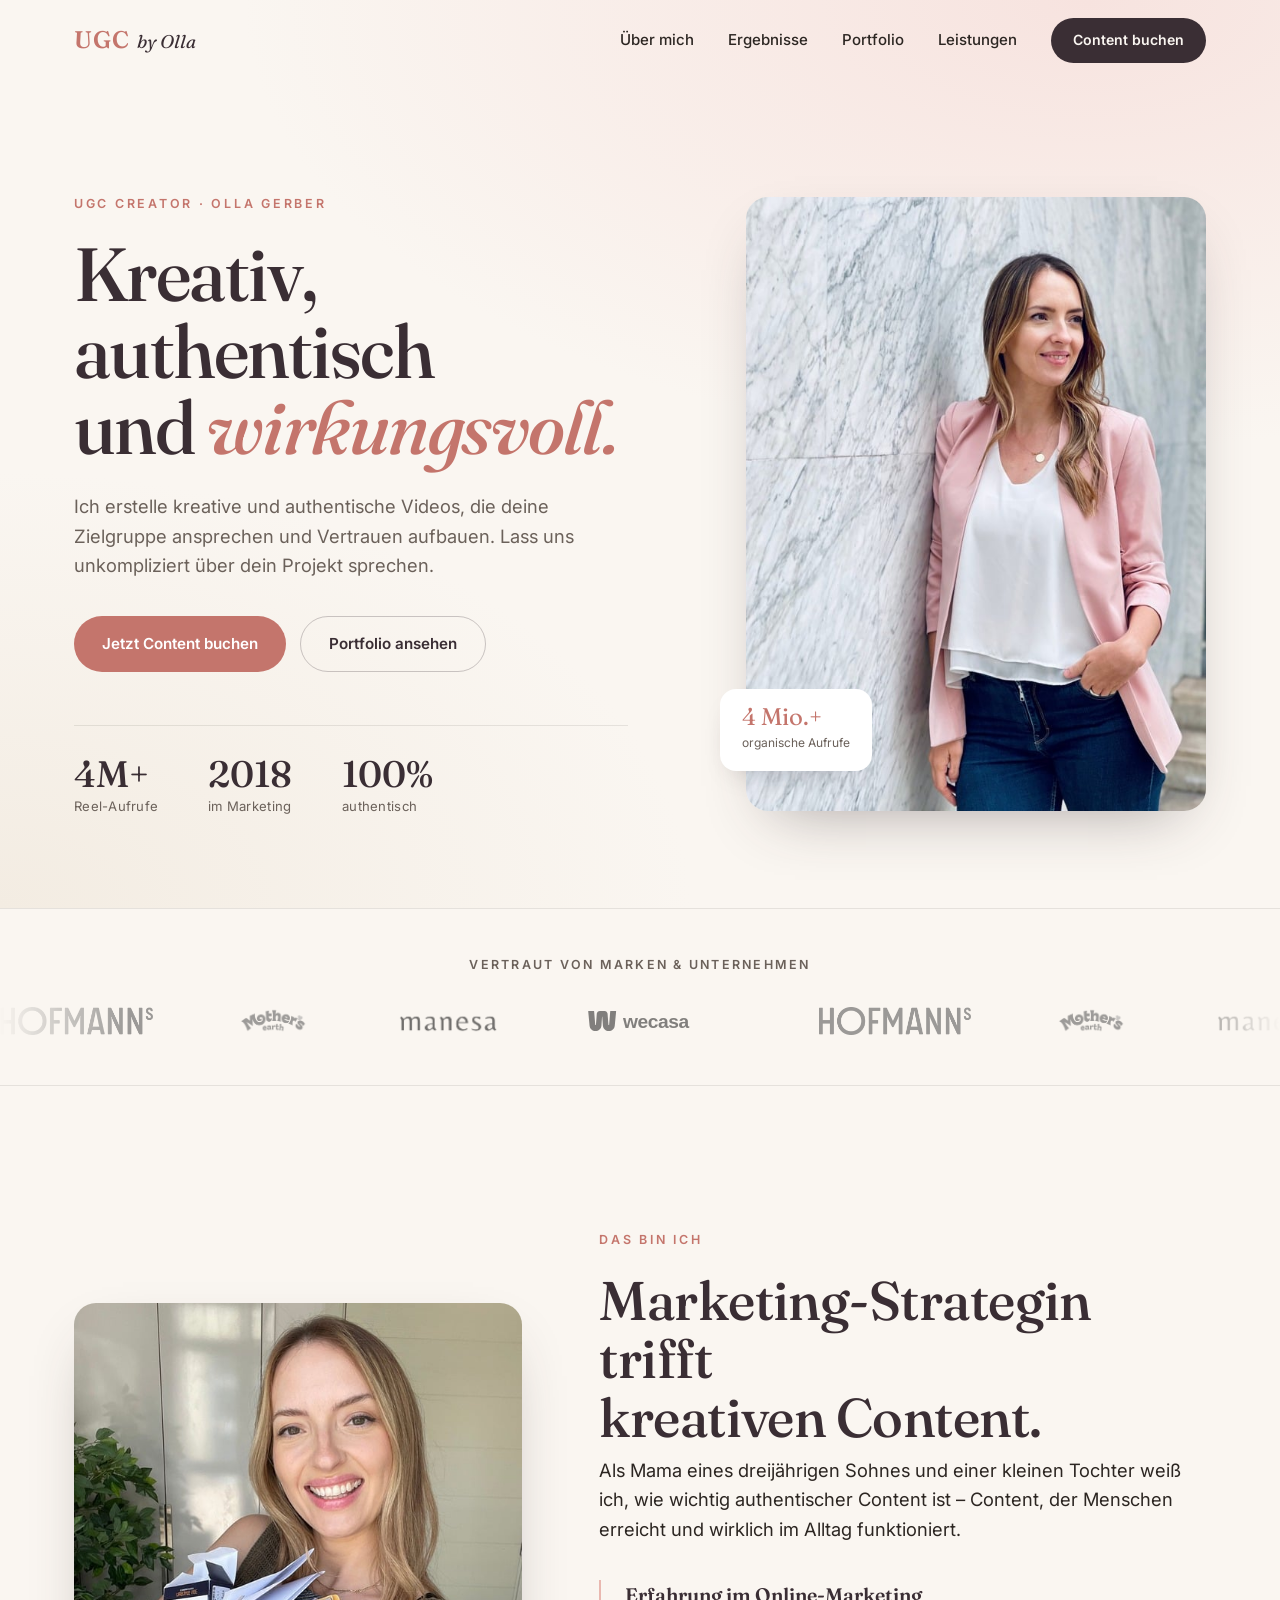
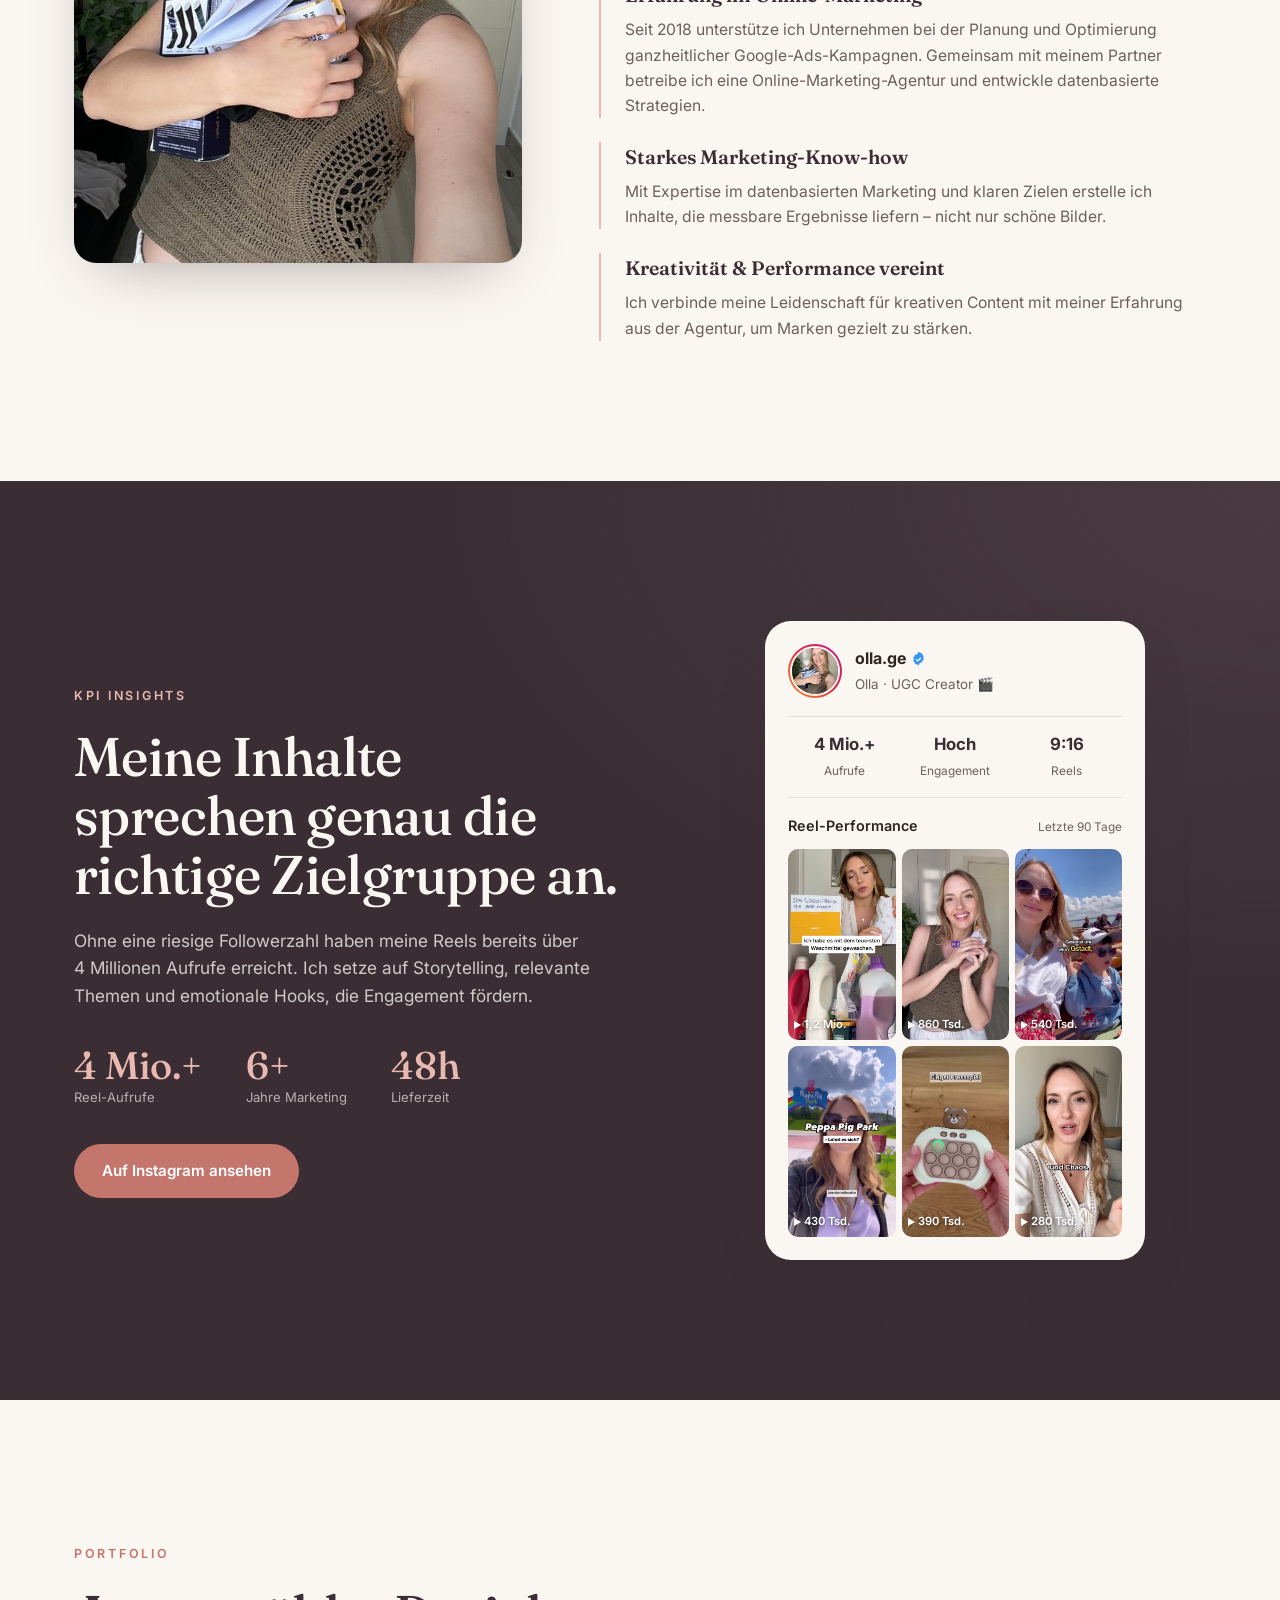
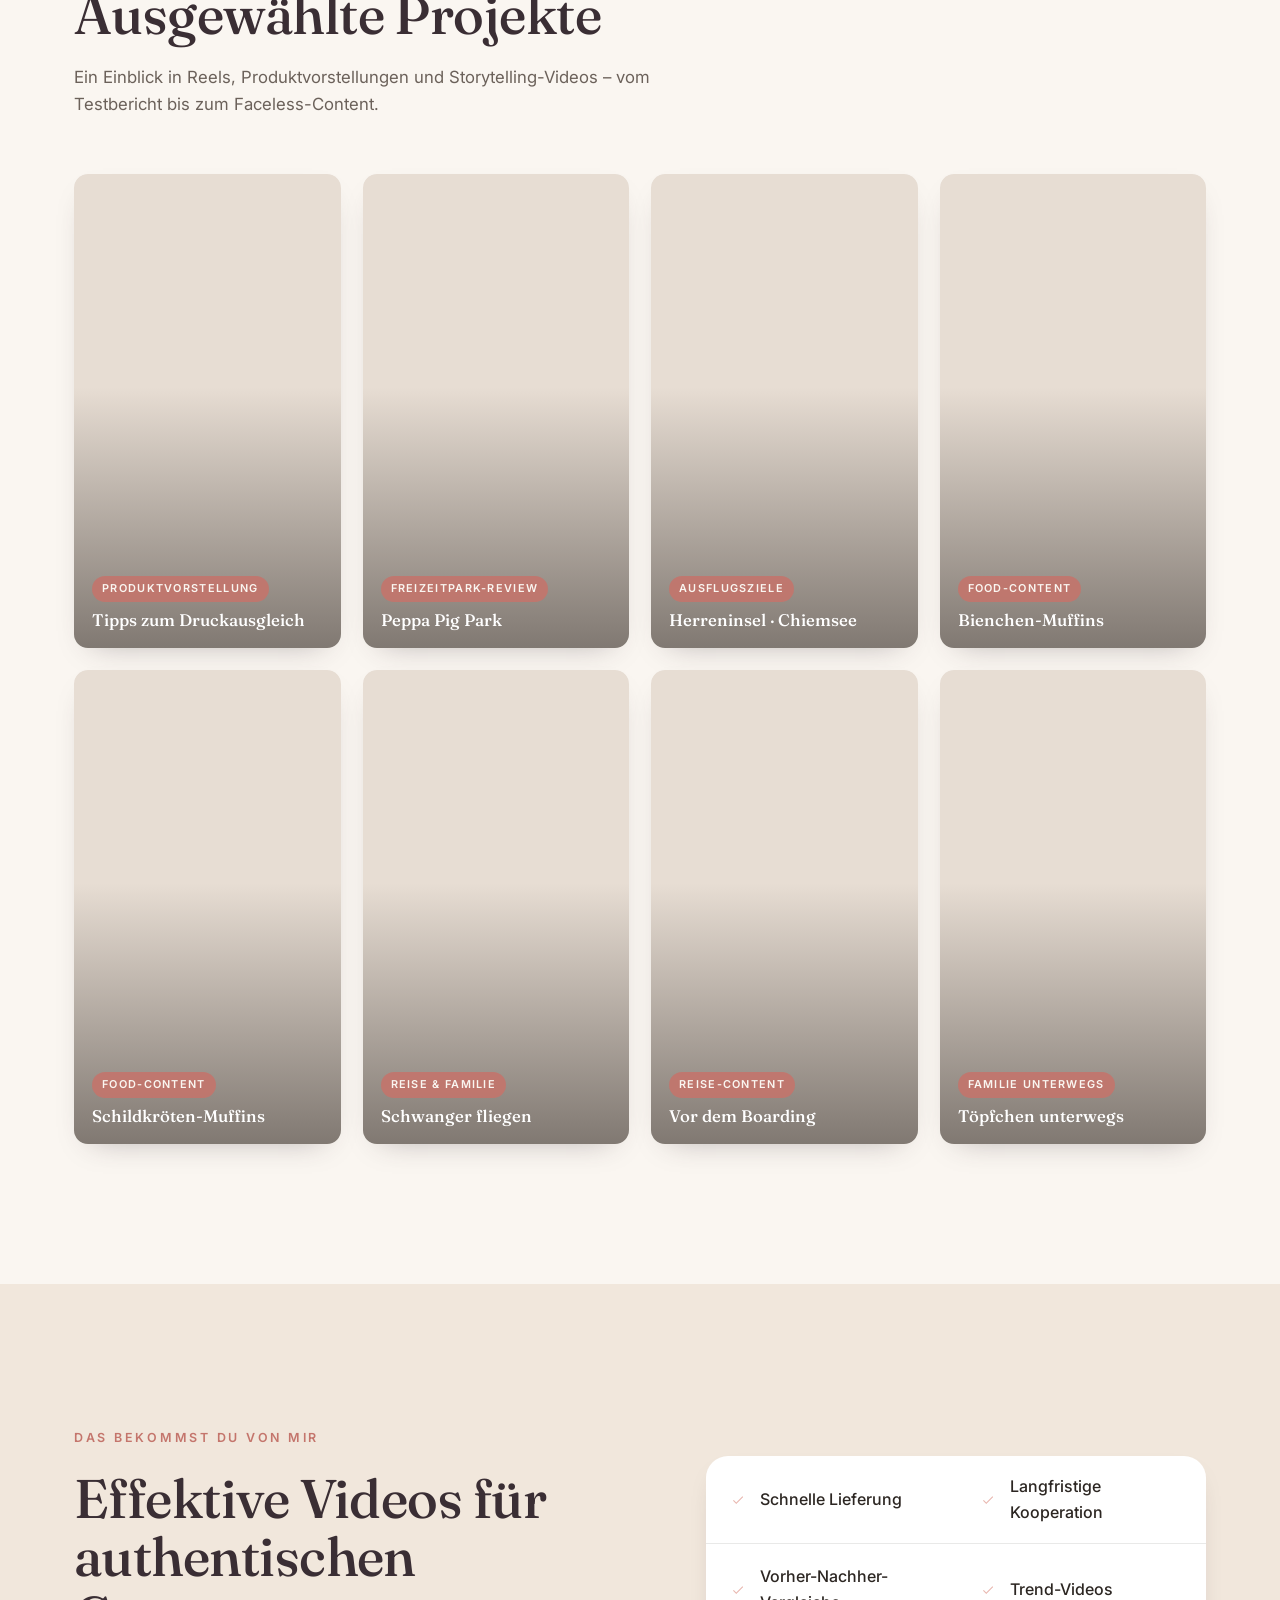
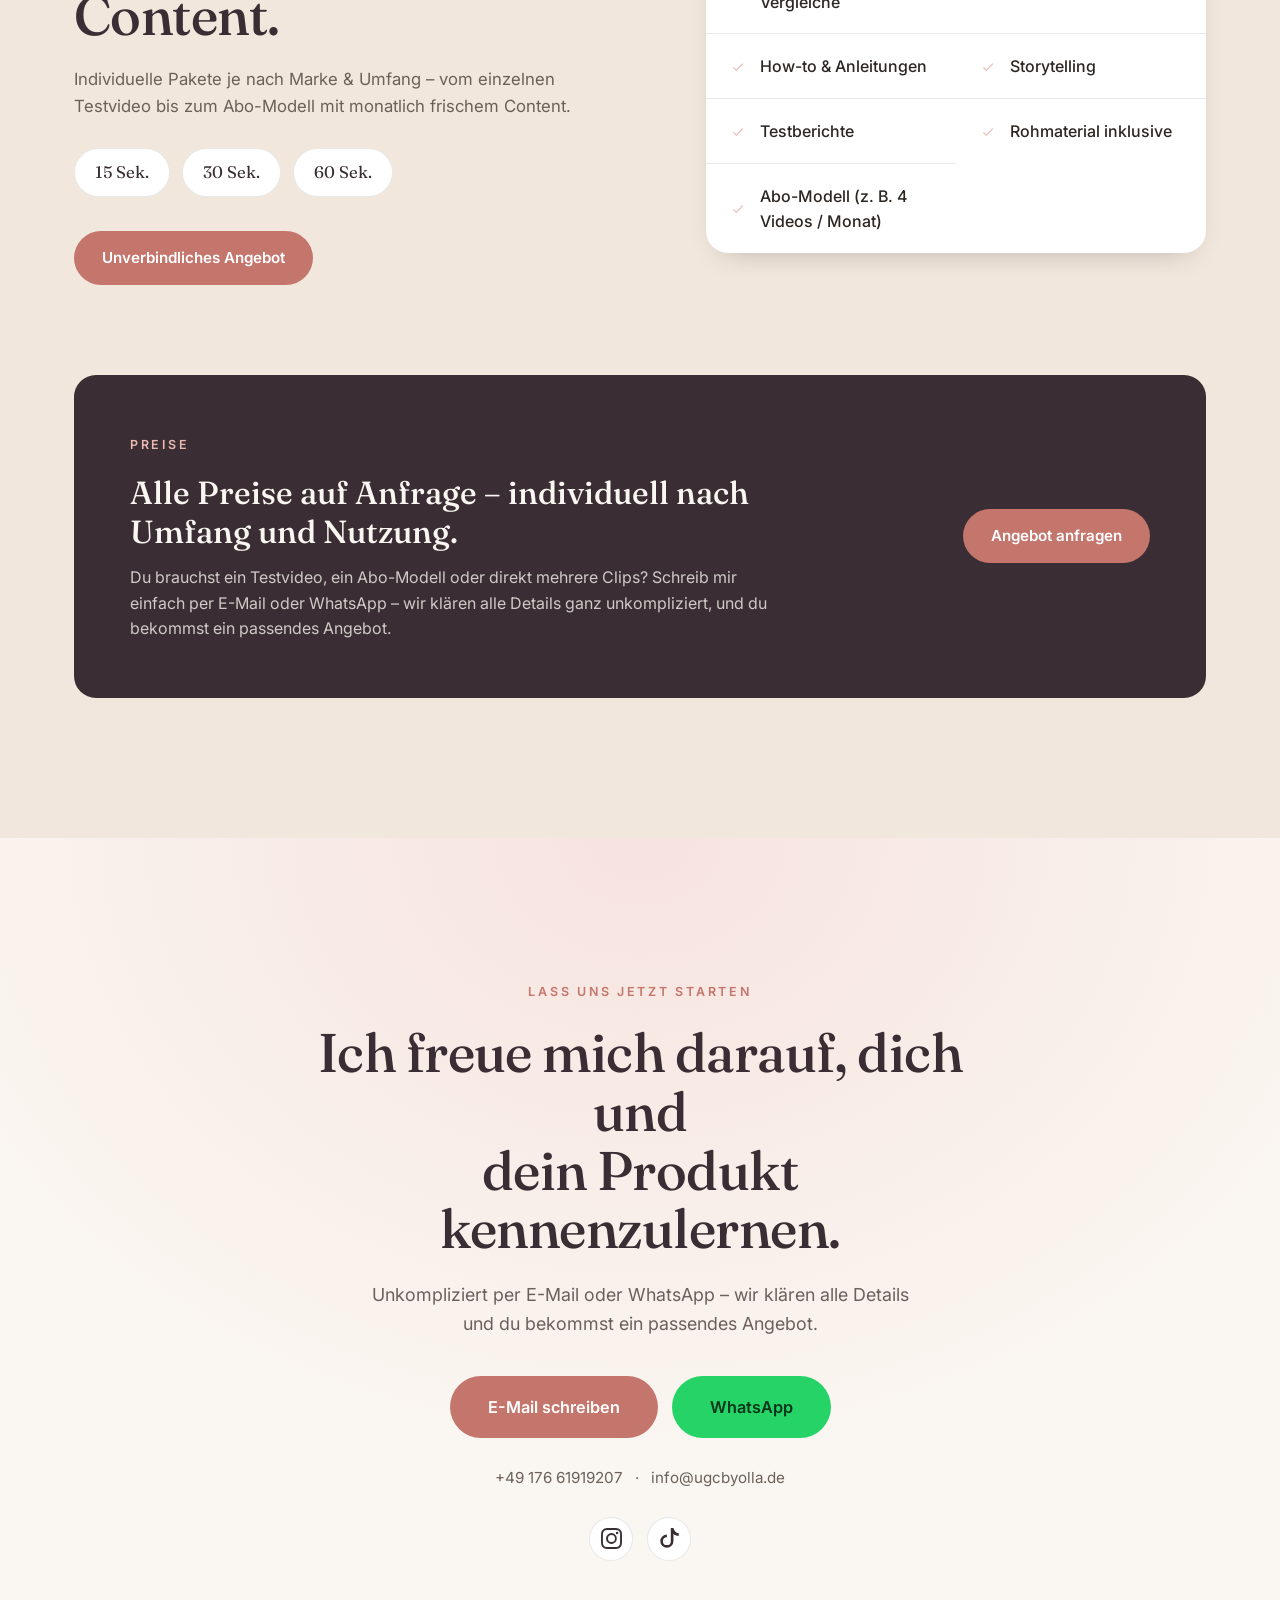
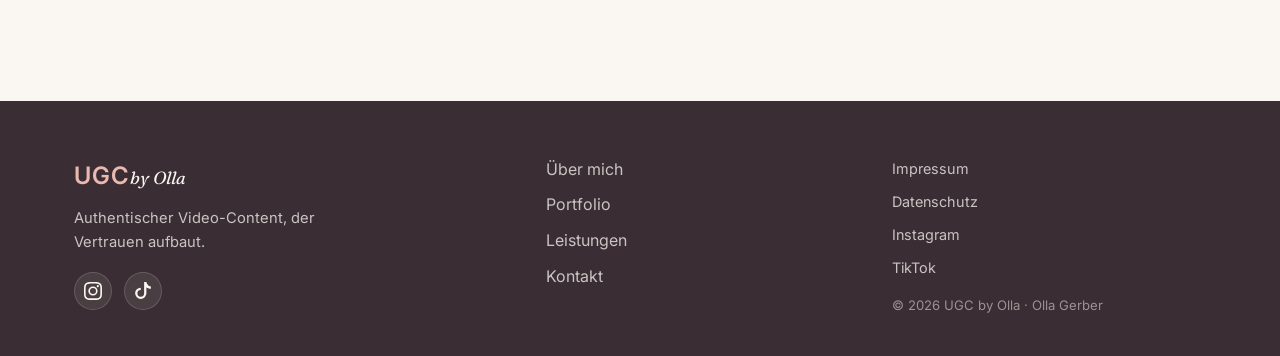
==== commit b3d0ddf5: "back to top und Mobiles Menü Bug" ====
--- a/index.html
+++ b/index.html
@@ -339,6 +339,11 @@
   </div>
 </footer>
 
+<!-- ===== BACK TO TOP ===== -->
+<button class="to-top" id="toTop" aria-label="Nach oben scrollen">
+  <svg viewBox="0 0 24 24" aria-hidden="true"><path d="M12 5l-7 7 1.41 1.41L11 8.83V20h2V8.83l4.59 4.58L19 12z"/></svg>
+</button>
+
 <!-- ===== IMPRESSUM MODAL ===== -->
 <div class="modal" id="impressum" role="dialog" aria-modal="true" aria-labelledby="impressumTitle" hidden>
   <div class="modal__backdrop" data-close></div>
--- a/styles.css
+++ b/styles.css
@@ -500,6 +500,24 @@
 .lightbox__close:hover { background: rgba(255,255,255,0.28); }
 
 /* ===================================================================
+   BACK TO TOP
+   =================================================================== */
+.to-top {
+  position: fixed; right: 20px; bottom: 20px;
+  z-index: 120;
+  width: 50px; height: 50px; border-radius: 50%;
+  border: none; cursor: pointer;
+  background: var(--rose); color: #fff;
+  display: grid; place-items: center;
+  box-shadow: var(--shadow-sm);
+  opacity: 0; transform: translateY(14px); pointer-events: none;
+  transition: opacity 0.3s var(--ease), transform 0.3s var(--ease), background 0.3s ease;
+}
+.to-top.is-visible { opacity: 1; transform: none; pointer-events: auto; }
+.to-top:hover { background: var(--blush-deep); transform: translateY(-2px); }
+.to-top svg { width: 22px; height: 22px; fill: currentColor; }
+
+/* ===================================================================
    SCROLL REVEAL
    =================================================================== */
 .reveal { opacity: 0; transform: translateY(28px); transition: opacity 0.7s var(--ease), transform 0.7s var(--ease); }
@@ -522,16 +540,20 @@
 }
 
 @media (max-width: 720px) {
-  .nav__toggle { display: flex; }
+  .nav__toggle { display: flex; position: relative; z-index: 102; }
+  .brand { position: relative; z-index: 102; }
   .nav__links {
-    position: fixed; inset: 0 0 0 auto; width: min(78vw, 320px);
-    flex-direction: column; align-items: flex-start; justify-content: center;
-    gap: 26px; padding: 40px;
-    background: var(--cream); box-shadow: var(--shadow);
+    position: fixed; inset: 0; width: 100%; height: 100vh; height: 100dvh;
+    z-index: 90;
+    flex-direction: column; align-items: center; justify-content: center;
+    gap: 30px; padding: calc(env(safe-area-inset-top) + 84px) 24px 48px;
+    background: var(--cream);
     transform: translateX(100%); transition: transform 0.4s var(--ease);
+    overflow-y: auto;
   }
   .nav__links.is-open { transform: translateX(0); }
-  .nav__links > a:not(.btn) { font-size: 1.2rem; }
+  .nav__links > a:not(.btn) { font-size: 1.45rem; }
+  .nav__links > a.btn { margin-top: 6px; padding: 14px 32px; font-size: 1rem; }
   .nav.is-scrolled, .nav { background: rgba(250,246,241,0.9); backdrop-filter: blur(14px); }
 
   .footer__inner { grid-template-columns: 1fr; }
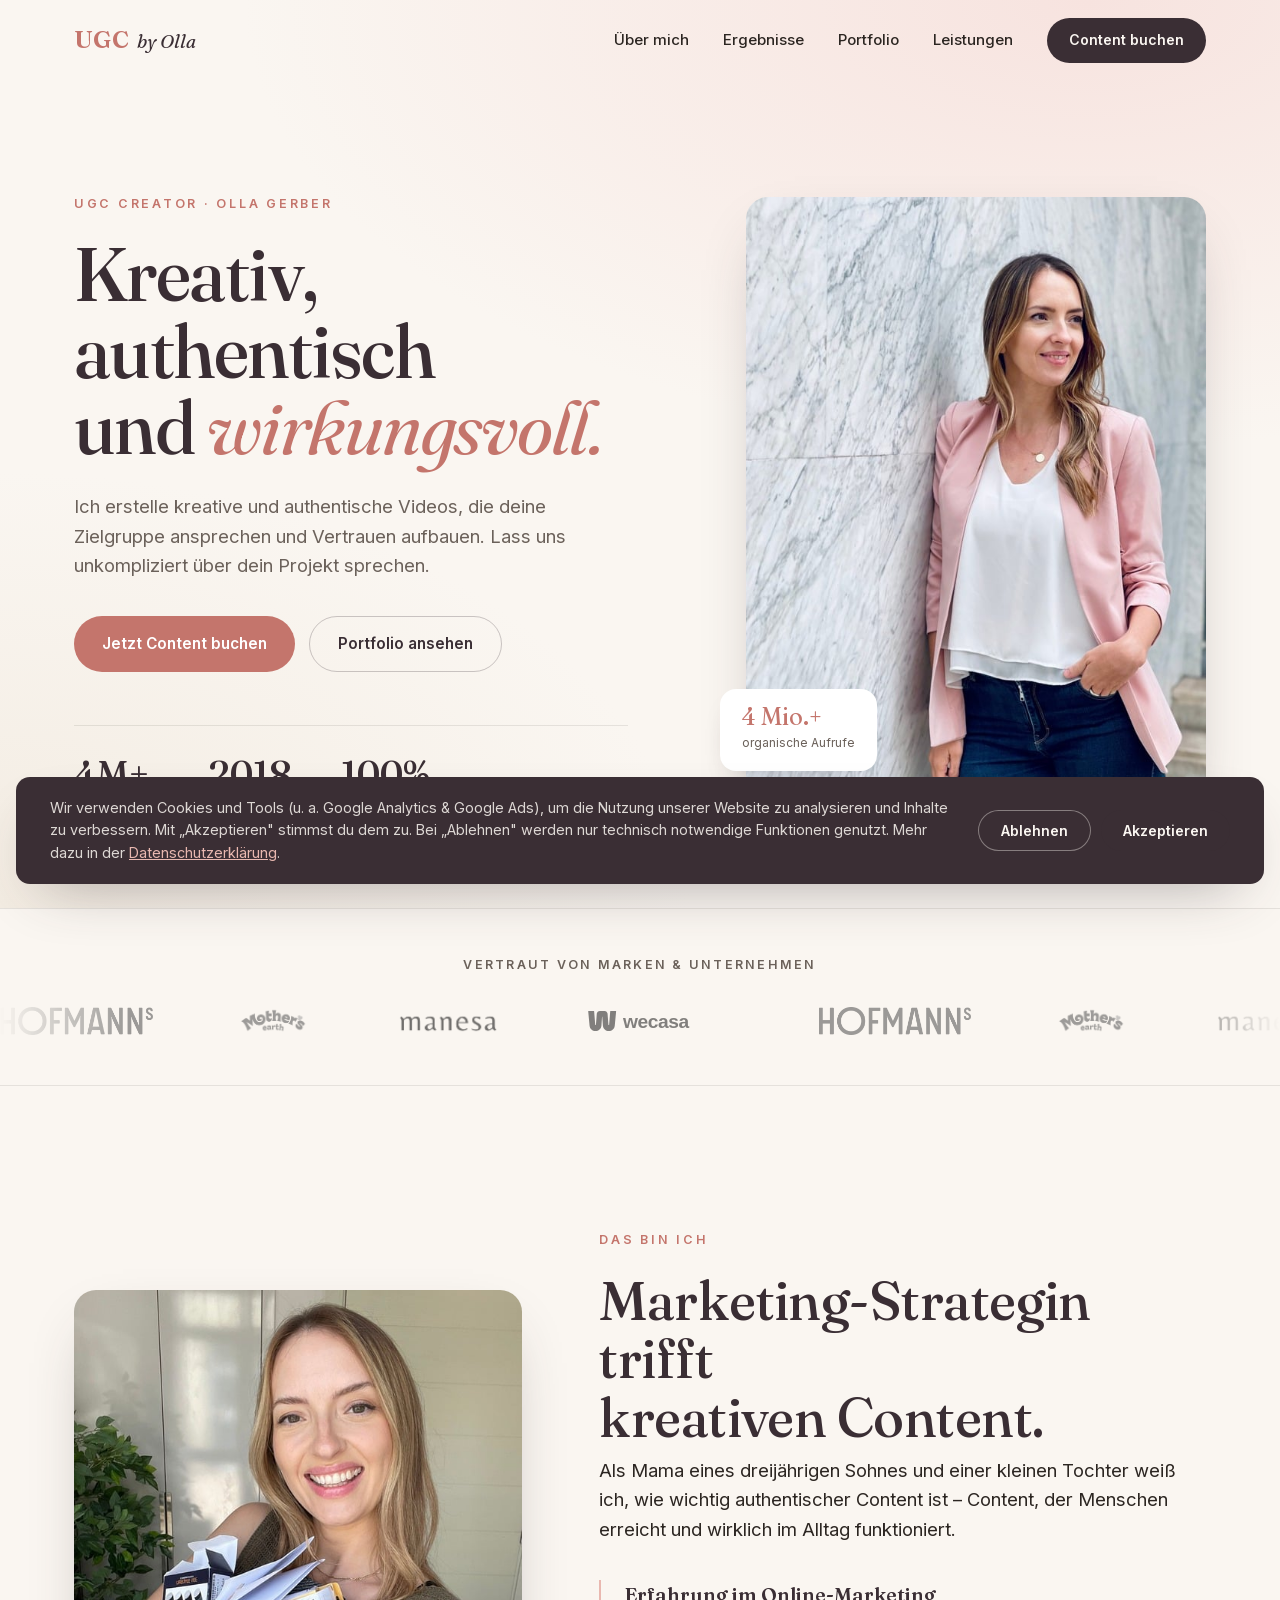
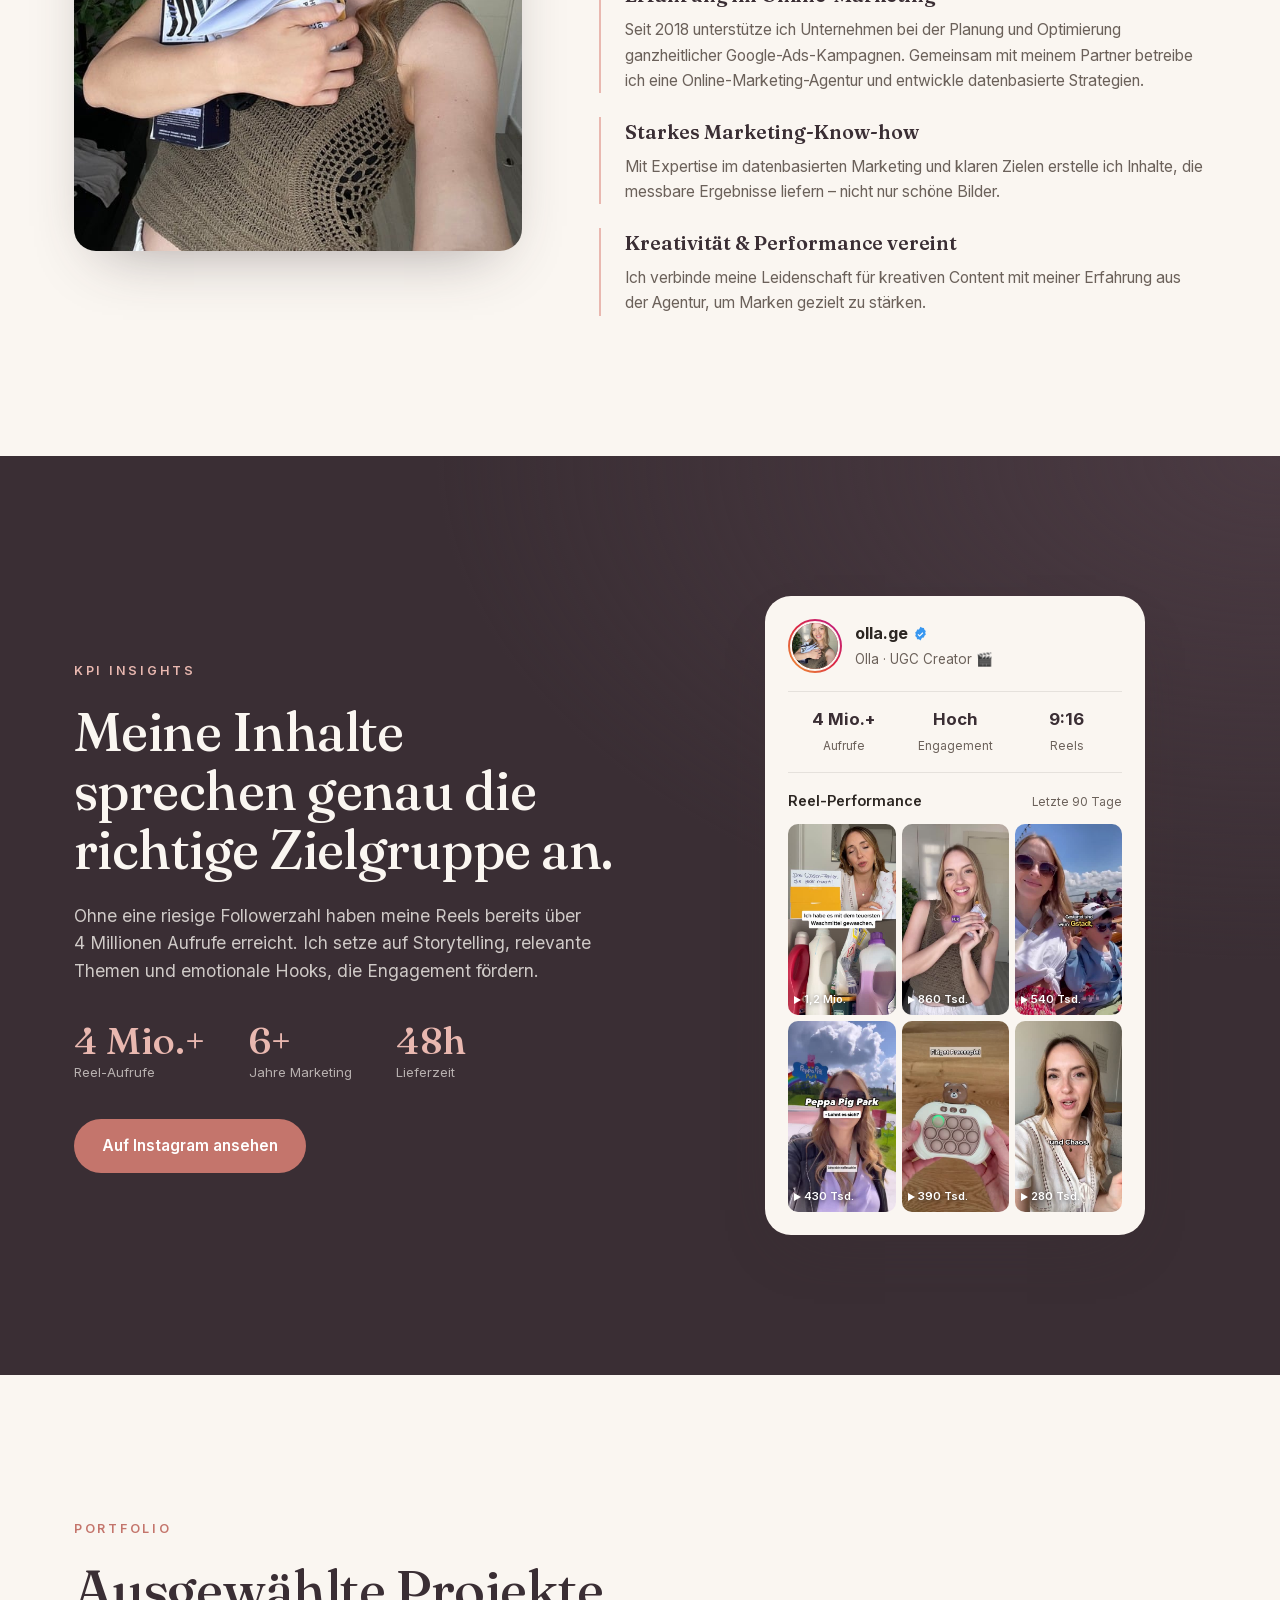
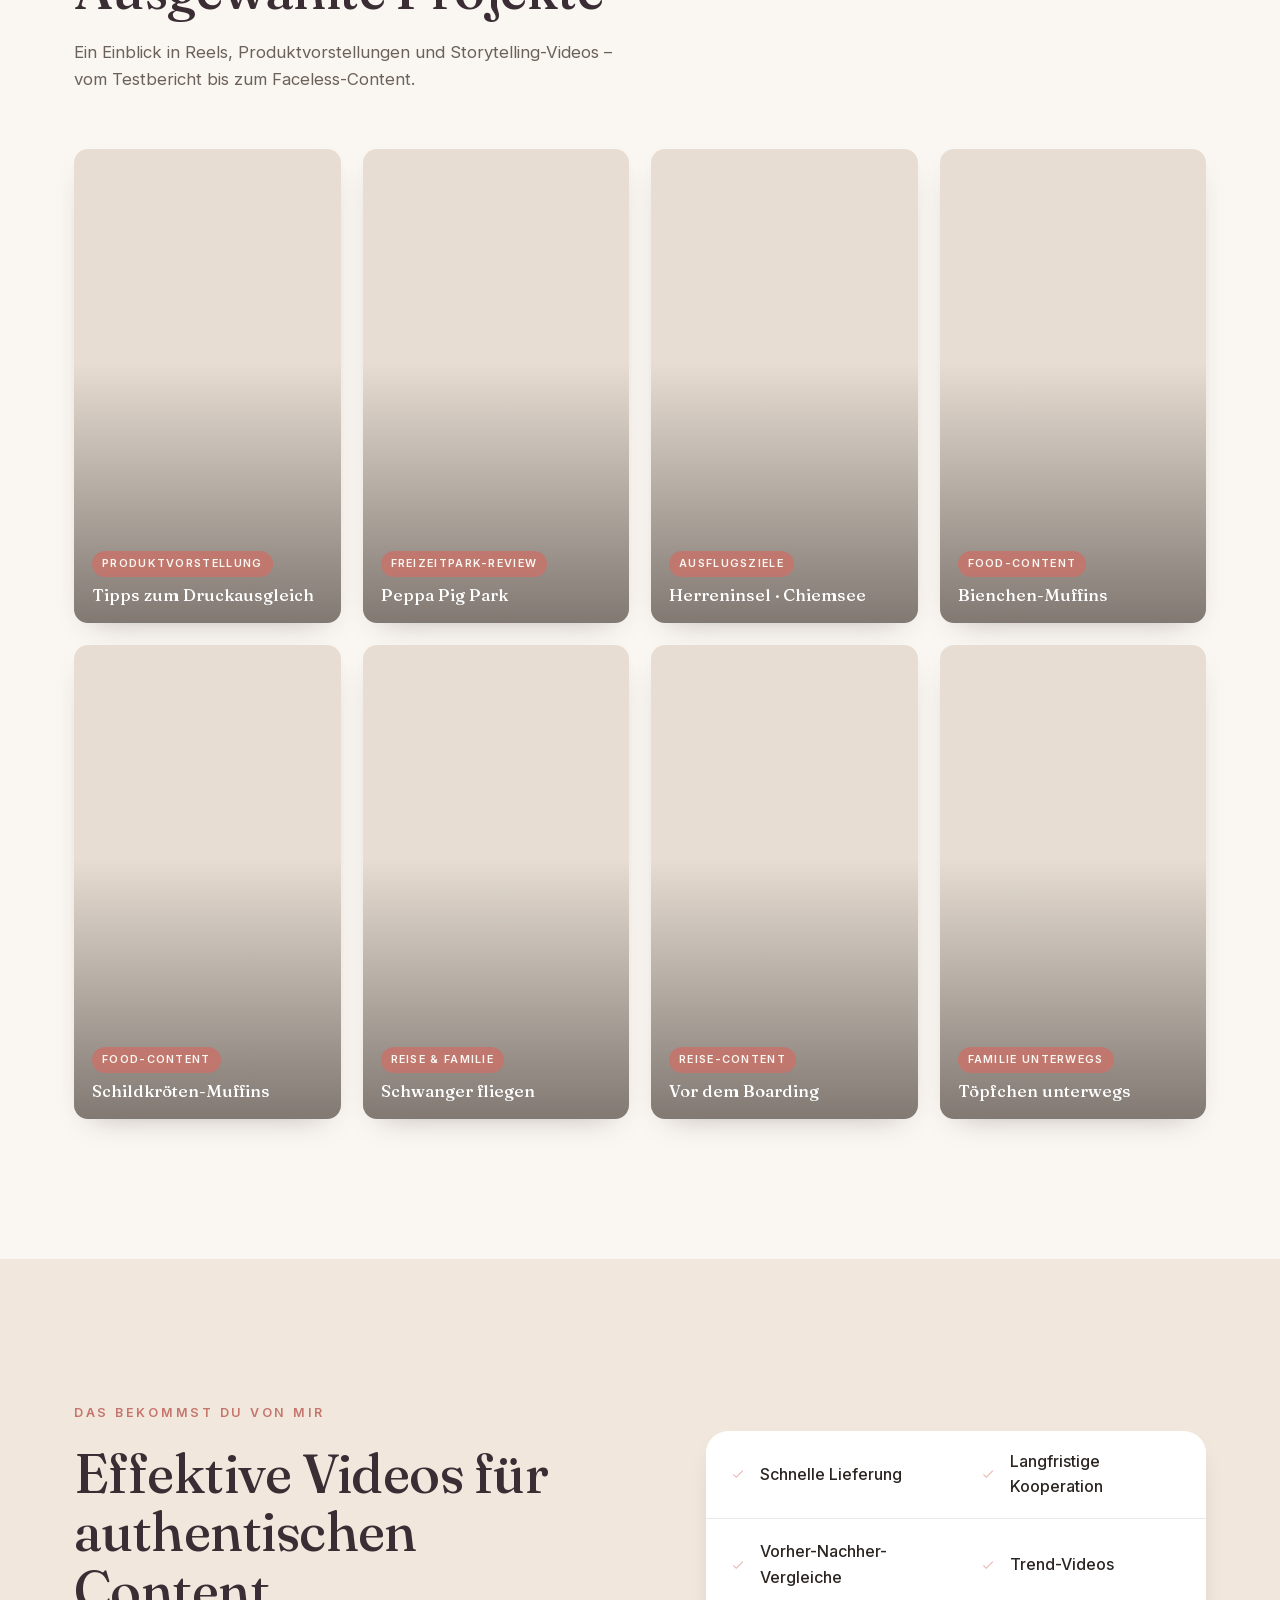
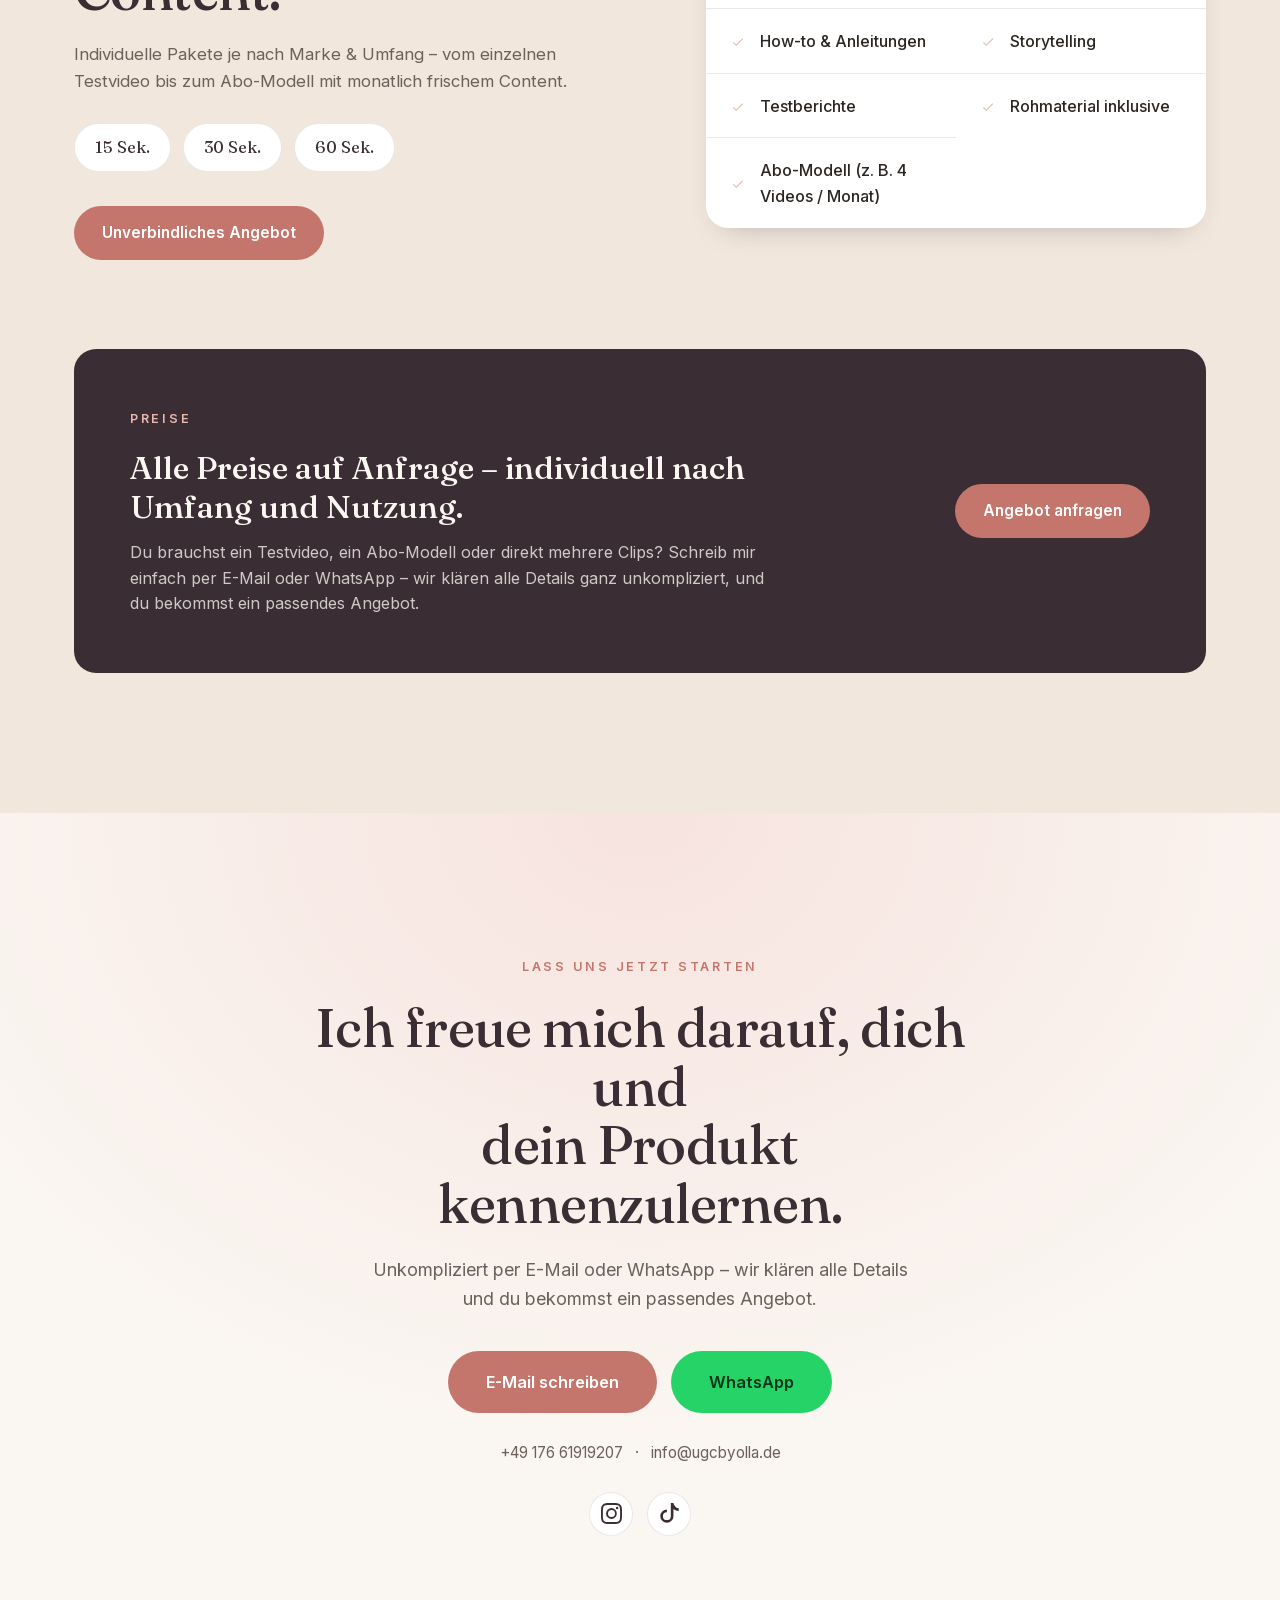
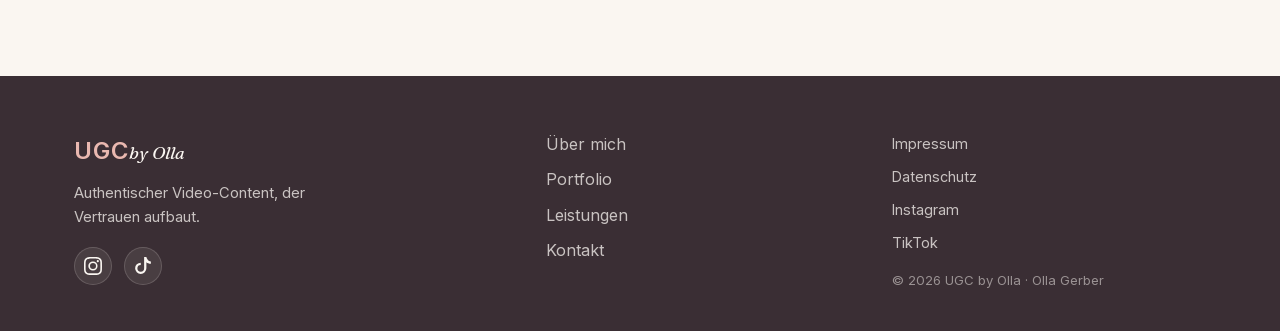
==== commit 202a12ed: "Impressum + Cookie Banner + Google Fonts" ====
--- a/index.html
+++ b/index.html
@@ -9,10 +9,34 @@
 <meta property="og:description" content="Kreativ, authentisch und wirkungsvoll – Videos, die deine Zielgruppe ansprechen und Vertrauen aufbauen." />
 <meta property="og:type" content="website" />
 <meta property="og:image" content="assets/profile/hero1.jpg" />
-<link rel="preconnect" href="https://fonts.googleapis.com" />
-<link rel="preconnect" href="https://fonts.gstatic.com" crossorigin />
-<link href="https://fonts.googleapis.com/css2?family=Fraunces:ital,opsz,wght@0,9..144,400;0,9..144,500;0,9..144,600;1,9..144,400&family=Inter:wght@400;500;600;700&display=swap" rel="stylesheet" />
+<!-- Selbst gehostete Schriften (kein Google-CDN, keine Datenübertragung an Dritte) -->
+<link rel="stylesheet" href="assets/fonts/fonts.css" />
 <link rel="stylesheet" href="styles.css" />
+
+<!-- Google Consent Mode v2 – Standard: alles abgelehnt, bis der Besucher zustimmt.
+     WICHTIG: Das hier muss VOR dem Google-Tag-Manager-Snippet stehen. -->
+<script>
+  window.dataLayer = window.dataLayer || [];
+  function gtag(){ dataLayer.push(arguments); }
+  gtag('consent', 'default', {
+    ad_storage: 'denied',
+    ad_user_data: 'denied',
+    ad_personalization: 'denied',
+    analytics_storage: 'denied',
+    functionality_storage: 'granted',
+    security_storage: 'granted',
+    wait_for_update: 500
+  });
+  try {
+    if (localStorage.getItem('cookieConsent') === 'granted') {
+      gtag('consent', 'update', {
+        ad_storage: 'granted', ad_user_data: 'granted',
+        ad_personalization: 'granted', analytics_storage: 'granted'
+      });
+    }
+  } catch (e) {}
+</script>
+<!-- ===== HIER später das Google-Tag-Manager-Snippet einfügen (GTM-XXXXXXX) ===== -->
 </head>
 <body>
 
@@ -330,71 +354,36 @@
       <a href="#kontakt">Kontakt</a>
     </nav>
     <div class="footer__legal">
-      <a href="#impressum" data-modal="impressum">Impressum</a>
-      <a href="#datenschutz" data-modal="datenschutz">Datenschutz</a>
+      <a href="impressum.html">Impressum</a>
+      <a href="datenschutz.html">Datenschutz</a>
       <a href="https://www.instagram.com/olla.ge/" target="_blank" rel="noopener">Instagram</a>
       <a href="https://www.tiktok.com/@olla.ge" target="_blank" rel="noopener">TikTok</a>
       <span>© <span id="year"></span> UGC by Olla · Olla Gerber</span>
     </div>
   </div>
 </footer>
+
+<!-- ===== COOKIE-CONSENT ===== -->
+<div class="consent" id="consent" role="dialog" aria-live="polite" aria-label="Cookie-Hinweis" hidden>
+  <div class="consent__inner">
+    <p class="consent__text">
+      Wir verwenden Cookies und Tools (u.&nbsp;a. Google Analytics &amp; Google Ads), um die
+      Nutzung unserer Website zu analysieren und Inhalte zu verbessern. Mit „Akzeptieren"
+      stimmst du dem zu. Bei „Ablehnen" werden nur technisch notwendige Funktionen genutzt.
+      Mehr dazu in der <a href="datenschutz.html">Datenschutzerklärung</a>.
+    </p>
+    <div class="consent__actions">
+      <button class="btn btn--ghost btn--small" id="consentReject" type="button">Ablehnen</button>
+      <button class="btn btn--primary btn--small" id="consentAccept" type="button">Akzeptieren</button>
+    </div>
+  </div>
+</div>
 
 <!-- ===== BACK TO TOP ===== -->
 <button class="to-top" id="toTop" aria-label="Nach oben scrollen">
   <svg viewBox="0 0 24 24" aria-hidden="true"><path d="M12 5l-7 7 1.41 1.41L11 8.83V20h2V8.83l4.59 4.58L19 12z"/></svg>
 </button>
 
-<!-- ===== IMPRESSUM MODAL ===== -->
-<div class="modal" id="impressum" role="dialog" aria-modal="true" aria-labelledby="impressumTitle" hidden>
-  <div class="modal__backdrop" data-close></div>
-  <div class="modal__panel">
-    <button class="modal__close" data-close aria-label="Schließen">&times;</button>
-    <h2 id="impressumTitle">Impressum</h2>
-    <p>
-      <strong>Olla Gerber</strong><br />
-      Calle Perelló 78<br />
-      ES&nbsp;–&nbsp;08005 Barcelona<br />
-      Spanien
-    </p>
-    <p>
-      <strong>USt-IdNr.:</strong> ESY6166233Q
-    </p>
-    <p>
-      <strong>Telefon:</strong> <a href="tel:+4917661919207">+49&nbsp;176&nbsp;61919207</a><br />
-      <strong>E-Mail:</strong> <a href="mailto:info@ugcbyolla.de">info@ugcbyolla.de</a>
-    </p>
-    <p class="modal__note">
-      Verantwortlich für den Inhalt: Olla Gerber, Anschrift wie oben.
-    </p>
-  </div>
-</div>
-
-<!-- ===== DATENSCHUTZ MODAL ===== -->
-<div class="modal" id="datenschutz" role="dialog" aria-modal="true" aria-labelledby="datenschutzTitle" hidden>
-  <div class="modal__backdrop" data-close></div>
-  <div class="modal__panel">
-    <button class="modal__close" data-close aria-label="Schließen">&times;</button>
-    <h2 id="datenschutzTitle">Datenschutz</h2>
-    <p>
-      Der Schutz deiner personenbezogenen Daten ist mir wichtig. Diese Website
-      erhebt keine personenbezogenen Daten über das technisch Notwendige hinaus
-      und setzt keine Tracking-Cookies ein.
-    </p>
-    <p>
-      Wenn du per E-Mail, Telefon oder WhatsApp Kontakt aufnimmst, werden deine
-      Angaben ausschließlich zur Bearbeitung deiner Anfrage gespeichert und
-      nicht an Dritte weitergegeben.
-    </p>
-    <p>
-      <strong>Verantwortlich:</strong> Olla Gerber, Calle Perelló 78,
-      08005 Barcelona, Spanien · <a href="mailto:info@ugcbyolla.de">info@ugcbyolla.de</a>
-    </p>
-    <p class="modal__note">
-      Dies ist eine vereinfachte Datenschutzhinweis-Vorlage. Bitte vor dem
-      Live-Gang rechtlich prüfen lassen.
-    </p>
-  </div>
-</div>
 
 <script src="script.js"></script>
 </body>
--- a/assets/fonts/fonts.css
+++ b/assets/fonts/fonts.css
@@ -0,0 +1,160 @@
+/* latin-ext */
+@font-face {
+  font-family: 'Fraunces';
+  font-style: italic;
+  font-weight: 400;
+  font-display: swap;
+  src: url(6NUs8FyLNQOQZAnv9ZwNjucMHVn85Ni7emAe9lKqZTnbB-gzTK0K1ChJdt9hFwpX9W37ll9_mvMiQublWIIkfg.woff2) format('woff2');
+  unicode-range: U+0100-02BA, U+02BD-02C5, U+02C7-02CC, U+02CE-02D7, U+02DD-02FF, U+0304, U+0308, U+0329, U+1D00-1DBF, U+1E00-1E9F, U+1EF2-1EFF, U+2020, U+20A0-20AB, U+20AD-20C0, U+2113, U+2C60-2C7F, U+A720-A7FF;
+}
+
+/* latin */
+@font-face {
+  font-family: 'Fraunces';
+  font-style: italic;
+  font-weight: 400;
+  font-display: swap;
+  src: url(6NUs8FyLNQOQZAnv9ZwNjucMHVn85Ni7emAe9lKqZTnbB-gzTK0K1ChJdt9hFwpX9W37ll9_mv0iQublWII.woff2) format('woff2');
+  unicode-range: U+0000-00FF, U+0131, U+0152-0153, U+02BB-02BC, U+02C6, U+02DA, U+02DC, U+0304, U+0308, U+0329, U+2000-206F, U+20AC, U+2122, U+2191, U+2193, U+2212, U+2215, U+FEFF, U+FFFD;
+}
+
+/* latin-ext */
+@font-face {
+  font-family: 'Fraunces';
+  font-style: normal;
+  font-weight: 400;
+  font-display: swap;
+  src: url(6NU78FyLNQOQZAnv9bYEvDiIdE9Ea92uemAk_WBq8U_9v0c2Wa0KxCFTeP2Xz5fU8w.woff2) format('woff2');
+  unicode-range: U+0100-02BA, U+02BD-02C5, U+02C7-02CC, U+02CE-02D7, U+02DD-02FF, U+0304, U+0308, U+0329, U+1D00-1DBF, U+1E00-1E9F, U+1EF2-1EFF, U+2020, U+20A0-20AB, U+20AD-20C0, U+2113, U+2C60-2C7F, U+A720-A7FF;
+}
+
+/* latin */
+@font-face {
+  font-family: 'Fraunces';
+  font-style: normal;
+  font-weight: 400;
+  font-display: swap;
+  src: url(6NU78FyLNQOQZAnv9bYEvDiIdE9Ea92uemAk_WBq8U_9v0c2Wa0KxC9TeP2Xz5c.woff2) format('woff2');
+  unicode-range: U+0000-00FF, U+0131, U+0152-0153, U+02BB-02BC, U+02C6, U+02DA, U+02DC, U+0304, U+0308, U+0329, U+2000-206F, U+20AC, U+2122, U+2191, U+2193, U+2212, U+2215, U+FEFF, U+FFFD;
+}
+
+/* latin-ext */
+@font-face {
+  font-family: 'Fraunces';
+  font-style: normal;
+  font-weight: 500;
+  font-display: swap;
+  src: url(6NU78FyLNQOQZAnv9bYEvDiIdE9Ea92uemAk_WBq8U_9v0c2Wa0KxCFTeP2Xz5fU8w.woff2) format('woff2');
+  unicode-range: U+0100-02BA, U+02BD-02C5, U+02C7-02CC, U+02CE-02D7, U+02DD-02FF, U+0304, U+0308, U+0329, U+1D00-1DBF, U+1E00-1E9F, U+1EF2-1EFF, U+2020, U+20A0-20AB, U+20AD-20C0, U+2113, U+2C60-2C7F, U+A720-A7FF;
+}
+
+/* latin */
+@font-face {
+  font-family: 'Fraunces';
+  font-style: normal;
+  font-weight: 500;
+  font-display: swap;
+  src: url(6NU78FyLNQOQZAnv9bYEvDiIdE9Ea92uemAk_WBq8U_9v0c2Wa0KxC9TeP2Xz5c.woff2) format('woff2');
+  unicode-range: U+0000-00FF, U+0131, U+0152-0153, U+02BB-02BC, U+02C6, U+02DA, U+02DC, U+0304, U+0308, U+0329, U+2000-206F, U+20AC, U+2122, U+2191, U+2193, U+2212, U+2215, U+FEFF, U+FFFD;
+}
+
+/* latin-ext */
+@font-face {
+  font-family: 'Fraunces';
+  font-style: normal;
+  font-weight: 600;
+  font-display: swap;
+  src: url(6NU78FyLNQOQZAnv9bYEvDiIdE9Ea92uemAk_WBq8U_9v0c2Wa0KxCFTeP2Xz5fU8w.woff2) format('woff2');
+  unicode-range: U+0100-02BA, U+02BD-02C5, U+02C7-02CC, U+02CE-02D7, U+02DD-02FF, U+0304, U+0308, U+0329, U+1D00-1DBF, U+1E00-1E9F, U+1EF2-1EFF, U+2020, U+20A0-20AB, U+20AD-20C0, U+2113, U+2C60-2C7F, U+A720-A7FF;
+}
+
+/* latin */
+@font-face {
+  font-family: 'Fraunces';
+  font-style: normal;
+  font-weight: 600;
+  font-display: swap;
+  src: url(6NU78FyLNQOQZAnv9bYEvDiIdE9Ea92uemAk_WBq8U_9v0c2Wa0KxC9TeP2Xz5c.woff2) format('woff2');
+  unicode-range: U+0000-00FF, U+0131, U+0152-0153, U+02BB-02BC, U+02C6, U+02DA, U+02DC, U+0304, U+0308, U+0329, U+2000-206F, U+20AC, U+2122, U+2191, U+2193, U+2212, U+2215, U+FEFF, U+FFFD;
+}
+
+/* latin-ext */
+@font-face {
+  font-family: 'Inter';
+  font-style: normal;
+  font-weight: 400;
+  font-display: swap;
+  src: url(UcC73FwrK3iLTeHuS_nVMrMxCp50SjIa25L7W0Q5n-wU.woff2) format('woff2');
+  unicode-range: U+0100-02BA, U+02BD-02C5, U+02C7-02CC, U+02CE-02D7, U+02DD-02FF, U+0304, U+0308, U+0329, U+1D00-1DBF, U+1E00-1E9F, U+1EF2-1EFF, U+2020, U+20A0-20AB, U+20AD-20C0, U+2113, U+2C60-2C7F, U+A720-A7FF;
+}
+
+/* latin */
+@font-face {
+  font-family: 'Inter';
+  font-style: normal;
+  font-weight: 400;
+  font-display: swap;
+  src: url(UcC73FwrK3iLTeHuS_nVMrMxCp50SjIa1ZL7W0Q5nw.woff2) format('woff2');
+  unicode-range: U+0000-00FF, U+0131, U+0152-0153, U+02BB-02BC, U+02C6, U+02DA, U+02DC, U+0304, U+0308, U+0329, U+2000-206F, U+20AC, U+2122, U+2191, U+2193, U+2212, U+2215, U+FEFF, U+FFFD;
+}
+
+/* latin-ext */
+@font-face {
+  font-family: 'Inter';
+  font-style: normal;
+  font-weight: 500;
+  font-display: swap;
+  src: url(UcC73FwrK3iLTeHuS_nVMrMxCp50SjIa25L7W0Q5n-wU.woff2) format('woff2');
+  unicode-range: U+0100-02BA, U+02BD-02C5, U+02C7-02CC, U+02CE-02D7, U+02DD-02FF, U+0304, U+0308, U+0329, U+1D00-1DBF, U+1E00-1E9F, U+1EF2-1EFF, U+2020, U+20A0-20AB, U+20AD-20C0, U+2113, U+2C60-2C7F, U+A720-A7FF;
+}
+
+/* latin */
+@font-face {
+  font-family: 'Inter';
+  font-style: normal;
+  font-weight: 500;
+  font-display: swap;
+  src: url(UcC73FwrK3iLTeHuS_nVMrMxCp50SjIa1ZL7W0Q5nw.woff2) format('woff2');
+  unicode-range: U+0000-00FF, U+0131, U+0152-0153, U+02BB-02BC, U+02C6, U+02DA, U+02DC, U+0304, U+0308, U+0329, U+2000-206F, U+20AC, U+2122, U+2191, U+2193, U+2212, U+2215, U+FEFF, U+FFFD;
+}
+
+/* latin-ext */
+@font-face {
+  font-family: 'Inter';
+  font-style: normal;
+  font-weight: 600;
+  font-display: swap;
+  src: url(UcC73FwrK3iLTeHuS_nVMrMxCp50SjIa25L7W0Q5n-wU.woff2) format('woff2');
+  unicode-range: U+0100-02BA, U+02BD-02C5, U+02C7-02CC, U+02CE-02D7, U+02DD-02FF, U+0304, U+0308, U+0329, U+1D00-1DBF, U+1E00-1E9F, U+1EF2-1EFF, U+2020, U+20A0-20AB, U+20AD-20C0, U+2113, U+2C60-2C7F, U+A720-A7FF;
+}
+
+/* latin */
+@font-face {
+  font-family: 'Inter';
+  font-style: normal;
+  font-weight: 600;
+  font-display: swap;
+  src: url(UcC73FwrK3iLTeHuS_nVMrMxCp50SjIa1ZL7W0Q5nw.woff2) format('woff2');
+  unicode-range: U+0000-00FF, U+0131, U+0152-0153, U+02BB-02BC, U+02C6, U+02DA, U+02DC, U+0304, U+0308, U+0329, U+2000-206F, U+20AC, U+2122, U+2191, U+2193, U+2212, U+2215, U+FEFF, U+FFFD;
+}
+
+/* latin-ext */
+@font-face {
+  font-family: 'Inter';
+  font-style: normal;
+  font-weight: 700;
+  font-display: swap;
+  src: url(UcC73FwrK3iLTeHuS_nVMrMxCp50SjIa25L7W0Q5n-wU.woff2) format('woff2');
+  unicode-range: U+0100-02BA, U+02BD-02C5, U+02C7-02CC, U+02CE-02D7, U+02DD-02FF, U+0304, U+0308, U+0329, U+1D00-1DBF, U+1E00-1E9F, U+1EF2-1EFF, U+2020, U+20A0-20AB, U+20AD-20C0, U+2113, U+2C60-2C7F, U+A720-A7FF;
+}
+
+/* latin */
+@font-face {
+  font-family: 'Inter';
+  font-style: normal;
+  font-weight: 700;
+  font-display: swap;
+  src: url(UcC73FwrK3iLTeHuS_nVMrMxCp50SjIa1ZL7W0Q5nw.woff2) format('woff2');
+  unicode-range: U+0000-00FF, U+0131, U+0152-0153, U+02BB-02BC, U+02C6, U+02DA, U+02DC, U+0304, U+0308, U+0329, U+2000-206F, U+20AC, U+2122, U+2191, U+2193, U+2212, U+2215, U+FEFF, U+FFFD;
+}
+
--- a/styles.css
+++ b/styles.css
@@ -516,6 +516,61 @@
 .to-top.is-visible { opacity: 1; transform: none; pointer-events: auto; }
 .to-top:hover { background: var(--blush-deep); transform: translateY(-2px); }
 .to-top svg { width: 22px; height: 22px; fill: currentColor; }
+
+/* ===================================================================
+   COOKIE-CONSENT
+   =================================================================== */
+.consent {
+  position: fixed; left: 16px; right: 16px; bottom: 16px; z-index: 200;
+  background: var(--plum); color: var(--cream);
+  border-radius: var(--radius-sm); box-shadow: var(--shadow);
+  padding: 20px 24px; animation: pop 0.4s var(--ease);
+}
+.consent[hidden] { display: none; }
+.consent__inner {
+  display: flex; align-items: center; gap: 24px; flex-wrap: wrap;
+  max-width: var(--container); margin-inline: auto;
+}
+.consent__text { flex: 1 1 340px; font-size: 0.9rem; line-height: 1.55; color: rgba(250,246,241,0.85); }
+.consent__text a { color: var(--blush); text-decoration: underline; }
+.consent__actions { display: flex; gap: 10px; flex: 0 0 auto; }
+.consent .btn--ghost { color: var(--cream); border-color: rgba(250,246,241,0.4); }
+.consent .btn--ghost:hover { background: rgba(250,246,241,0.12); color: #fff; border-color: rgba(250,246,241,0.6); }
+
+@media (max-width: 600px) {
+  .consent__actions { width: 100%; }
+  .consent__actions .btn { flex: 1 1 auto; }
+}
+
+/* ===================================================================
+   RECHTSSEITEN (Impressum / Datenschutz)
+   =================================================================== */
+.legal-nav {
+  position: fixed; top: 0; left: 0; right: 0; z-index: 100;
+  background: rgba(250, 246, 241, 0.9);
+  backdrop-filter: saturate(180%) blur(14px);
+  -webkit-backdrop-filter: saturate(180%) blur(14px);
+  box-shadow: 0 1px 0 var(--line);
+}
+.legal-nav .container { display: flex; align-items: center; justify-content: space-between; height: 64px; }
+.legal-nav__home { font-weight: 500; font-size: 0.94rem; color: var(--ink); }
+.legal-nav__home:hover { color: var(--rose); }
+
+.legal { max-width: 760px; margin: 0 auto; padding: 130px 24px 90px; }
+.legal__back { display: inline-block; margin-bottom: 26px; color: var(--rose); font-weight: 500; font-size: 0.95rem; }
+.legal__back:hover { text-decoration: underline; }
+.legal h1 {
+  font-family: var(--serif); font-weight: 500;
+  font-size: clamp(2rem, 5vw, 3rem); color: var(--plum); margin-bottom: 28px; letter-spacing: -0.01em;
+}
+.legal h2 { font-family: var(--serif); font-weight: 500; font-size: 1.4rem; color: var(--plum); margin: 34px 0 12px; }
+.legal p { color: var(--ink-soft); margin-bottom: 16px; line-height: 1.7; }
+.legal a { color: var(--rose); }
+.legal strong { color: var(--ink); }
+.legal__note { font-size: 0.85rem; opacity: 0.8; font-style: italic; margin-top: 28px; }
+.legal-foot { border-top: 1px solid var(--line); padding: 28px 24px; text-align: center; color: var(--ink-soft); font-size: 0.85rem; }
+.legal-foot a { color: var(--ink-soft); }
+.legal-foot a:hover { color: var(--rose); }
 
 /* ===================================================================
    SCROLL REVEAL
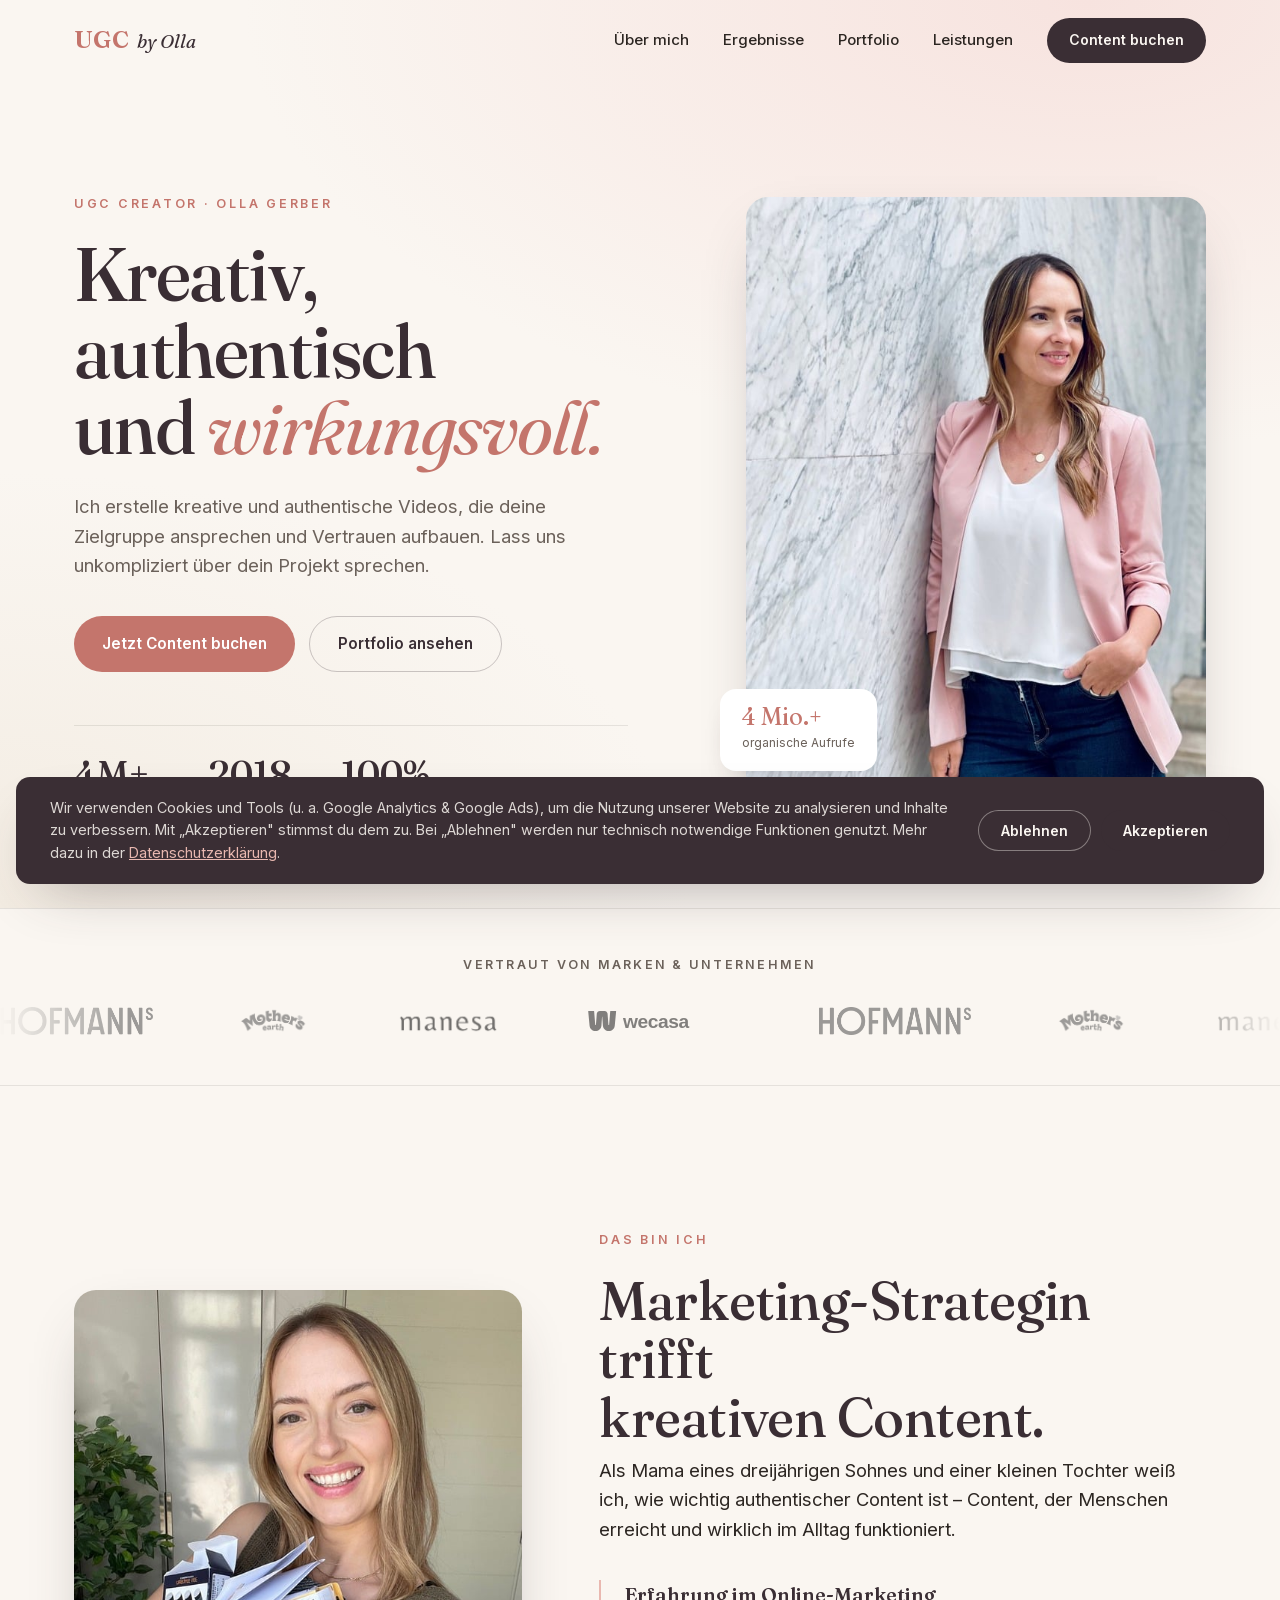
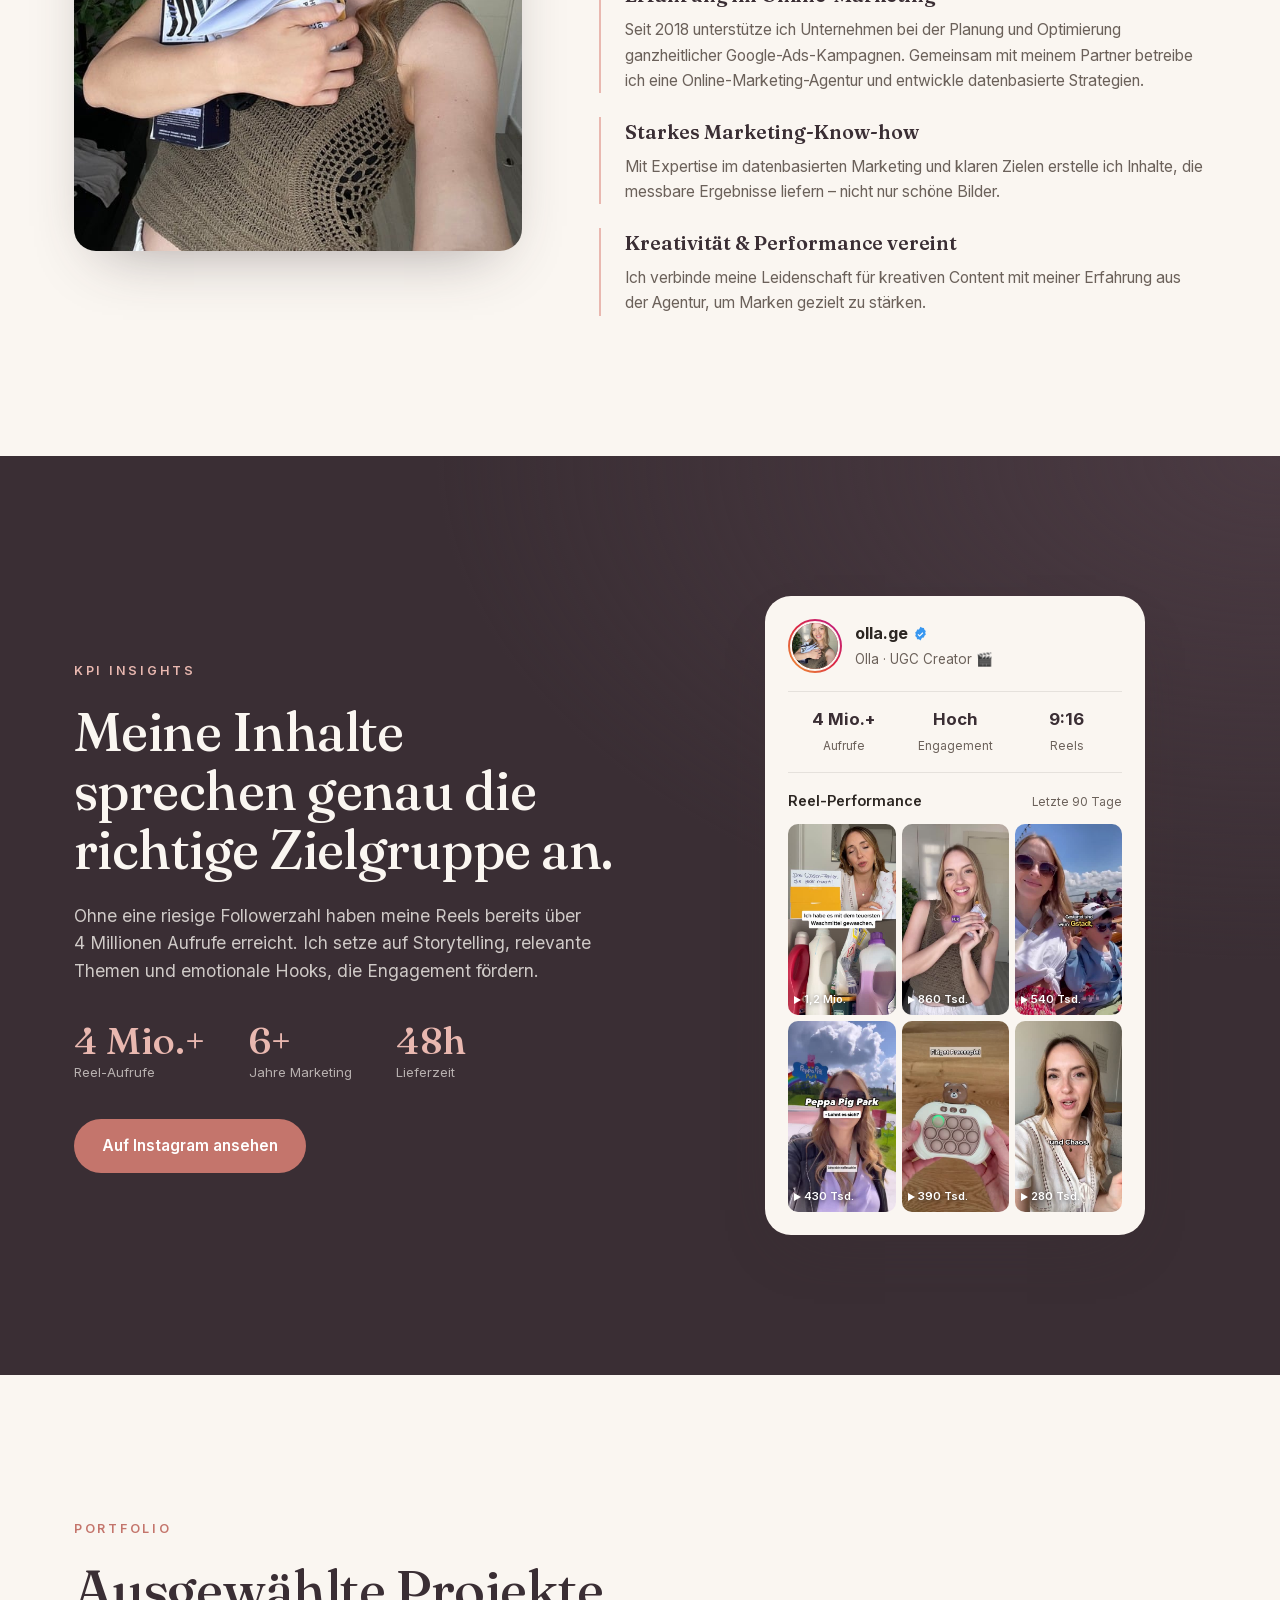
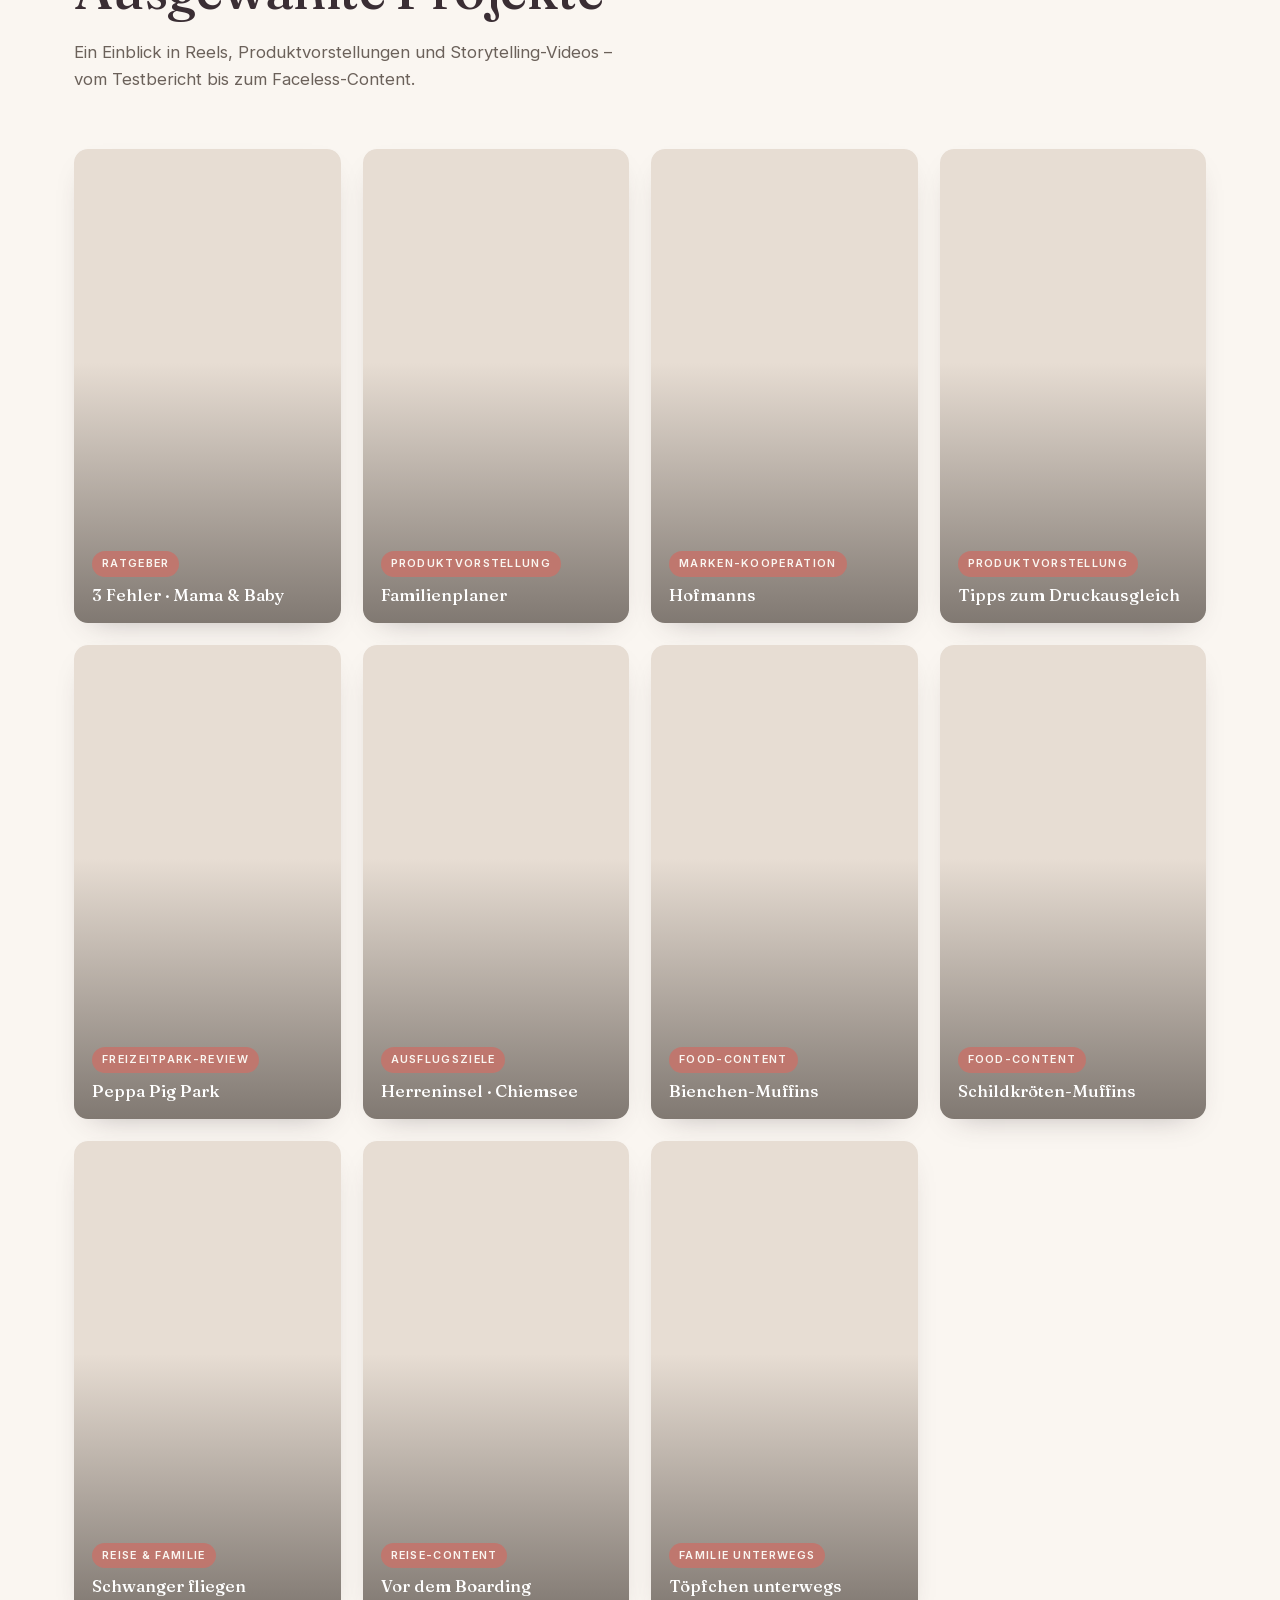
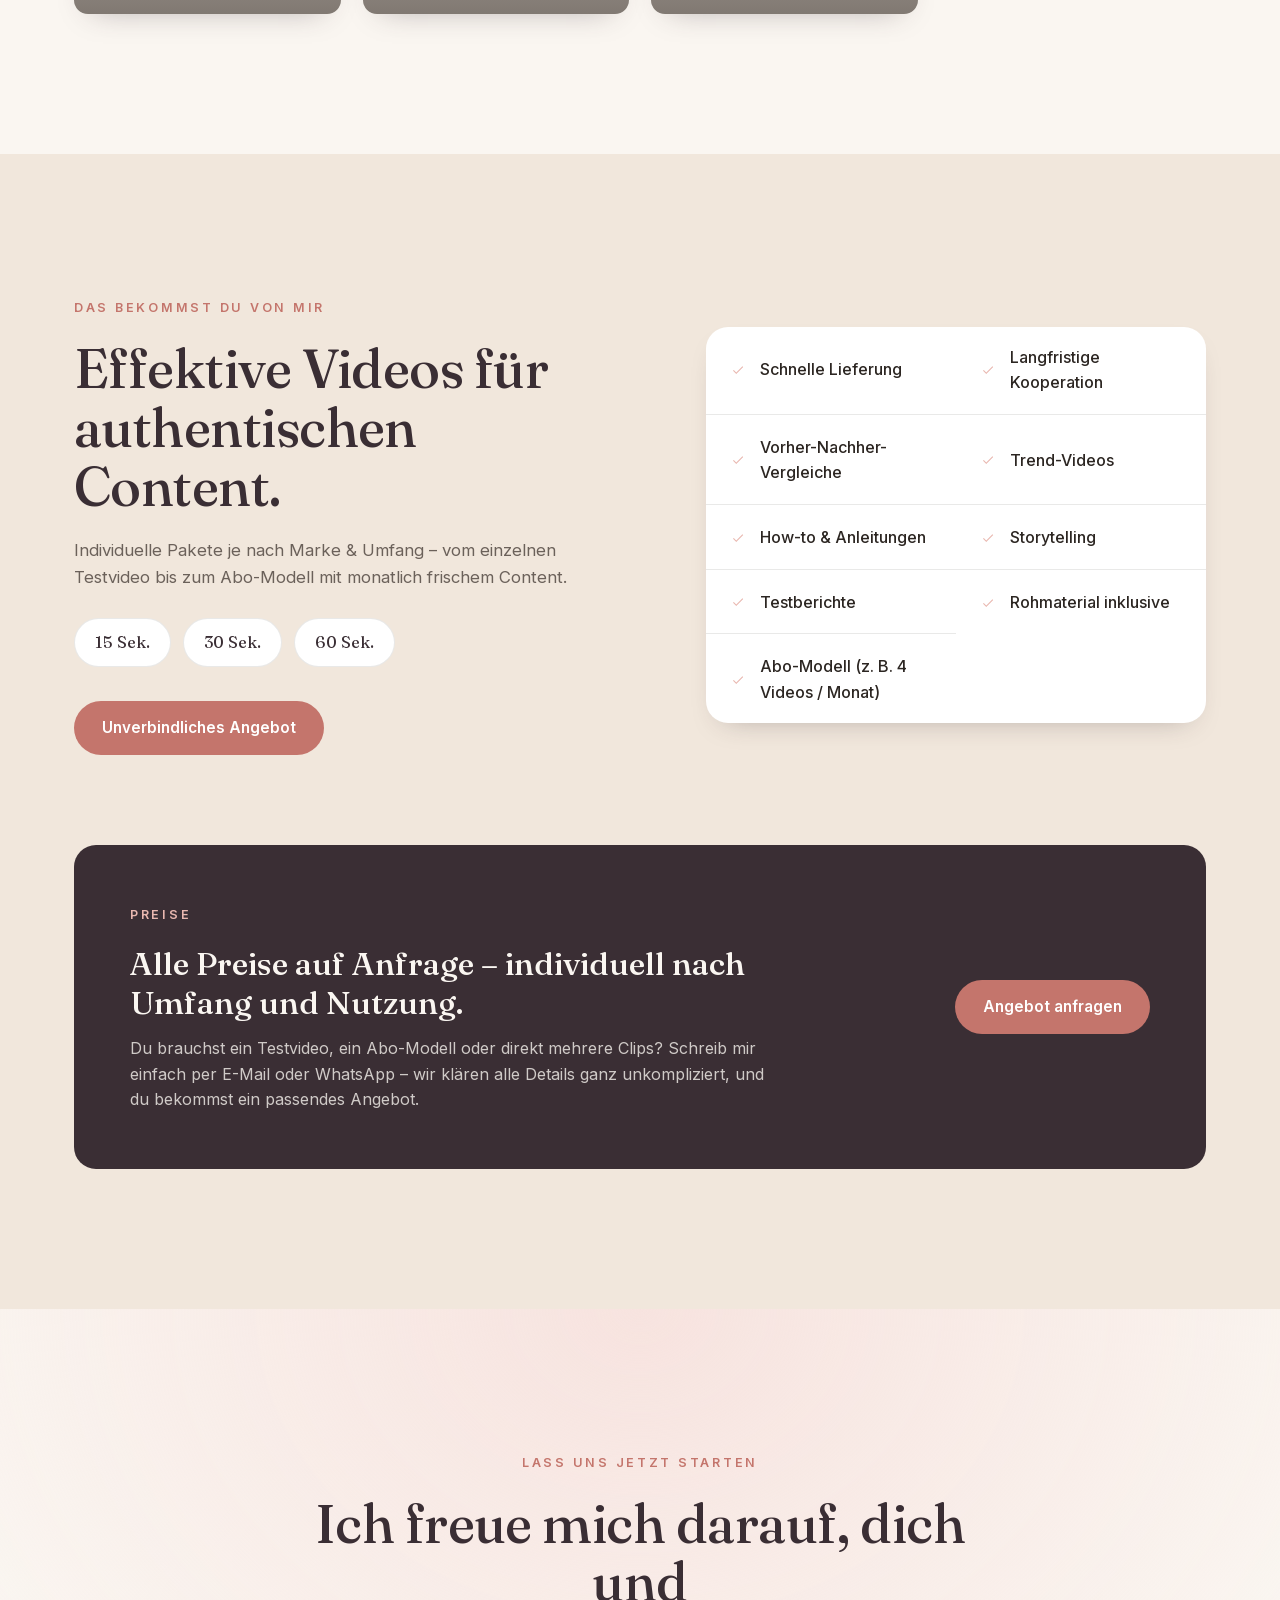
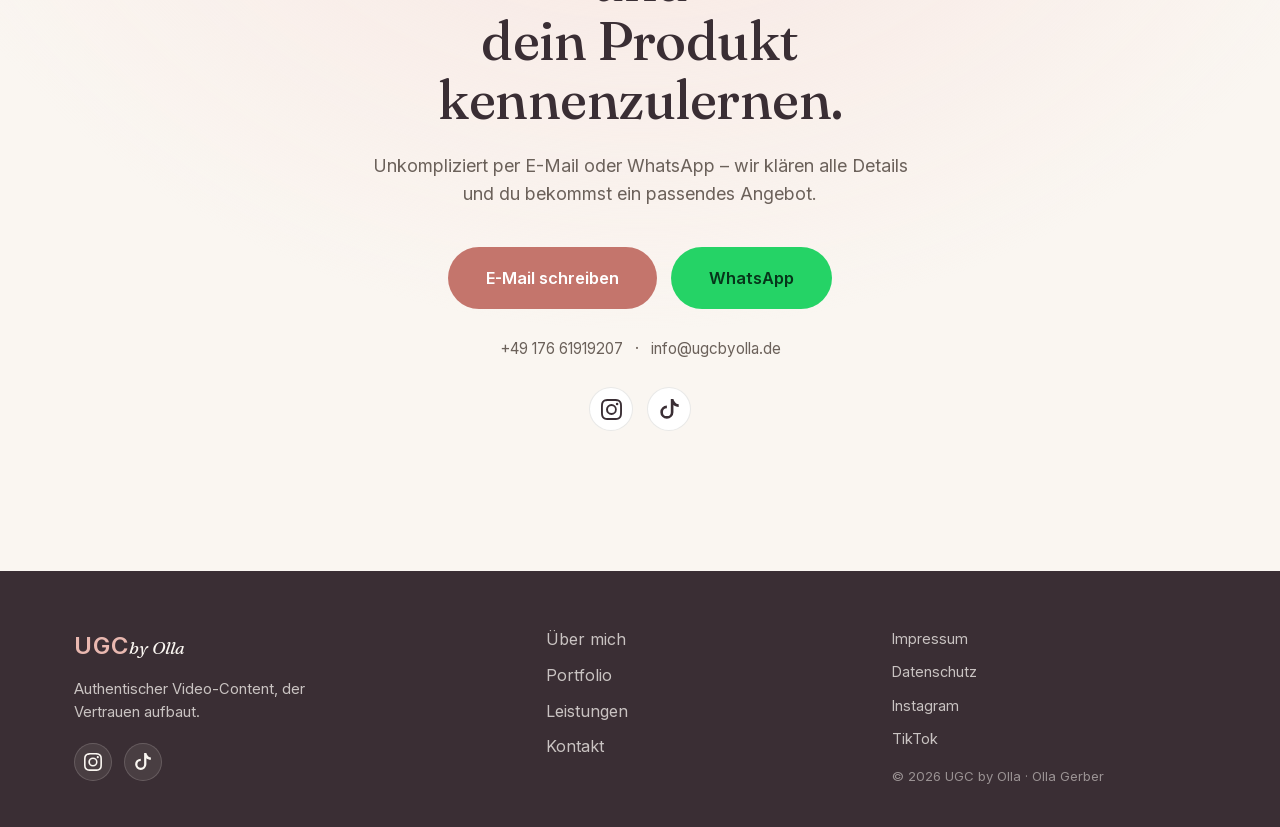
==== commit 0a862d3c: "Video Update" ====
--- a/index.html
+++ b/index.html
@@ -212,6 +212,18 @@
       </p>
     </div>
     <div class="grid">
+      <figure class="card reveal" data-video="assets/portfolio/drei-fehler-baby.mp4" tabindex="0" role="button" aria-label="Video abspielen: 3 Fehler mit Baby">
+        <div class="card__media"><video class="card__vid" muted loop playsinline preload="metadata" src="assets/portfolio/drei-fehler-baby.mp4#t=0.1"></video><span class="card__play"></span></div>
+        <figcaption><span class="card__tag">Ratgeber</span><h3>3 Fehler · Mama &amp; Baby</h3></figcaption>
+      </figure>
+      <figure class="card reveal" data-video="assets/portfolio/familienplaner.mp4" tabindex="0" role="button" aria-label="Video abspielen: Familienplaner">
+        <div class="card__media"><video class="card__vid" muted loop playsinline preload="metadata" src="assets/portfolio/familienplaner.mp4#t=0.1"></video><span class="card__play"></span></div>
+        <figcaption><span class="card__tag">Produktvorstellung</span><h3>Familienplaner</h3></figcaption>
+      </figure>
+      <figure class="card reveal" data-video="assets/portfolio/hofmanns.mp4" tabindex="0" role="button" aria-label="Video abspielen: Hofmanns">
+        <div class="card__media"><video class="card__vid" muted loop playsinline preload="metadata" src="assets/portfolio/hofmanns.mp4#t=0.1"></video><span class="card__play"></span></div>
+        <figcaption><span class="card__tag">Marken-Kooperation</span><h3>Hofmanns</h3></figcaption>
+      </figure>
       <figure class="card reveal" data-video="assets/portfolio/Druckausgleich.mp4" tabindex="0" role="button" aria-label="Video abspielen: Tipps zum Druckausgleich">
         <div class="card__media"><video class="card__vid" muted loop playsinline preload="metadata" src="assets/portfolio/Druckausgleich.mp4#t=0.1"></video><span class="card__play"></span></div>
         <figcaption><span class="card__tag">Produktvorstellung</span><h3>Tipps zum Druckausgleich</h3></figcaption>
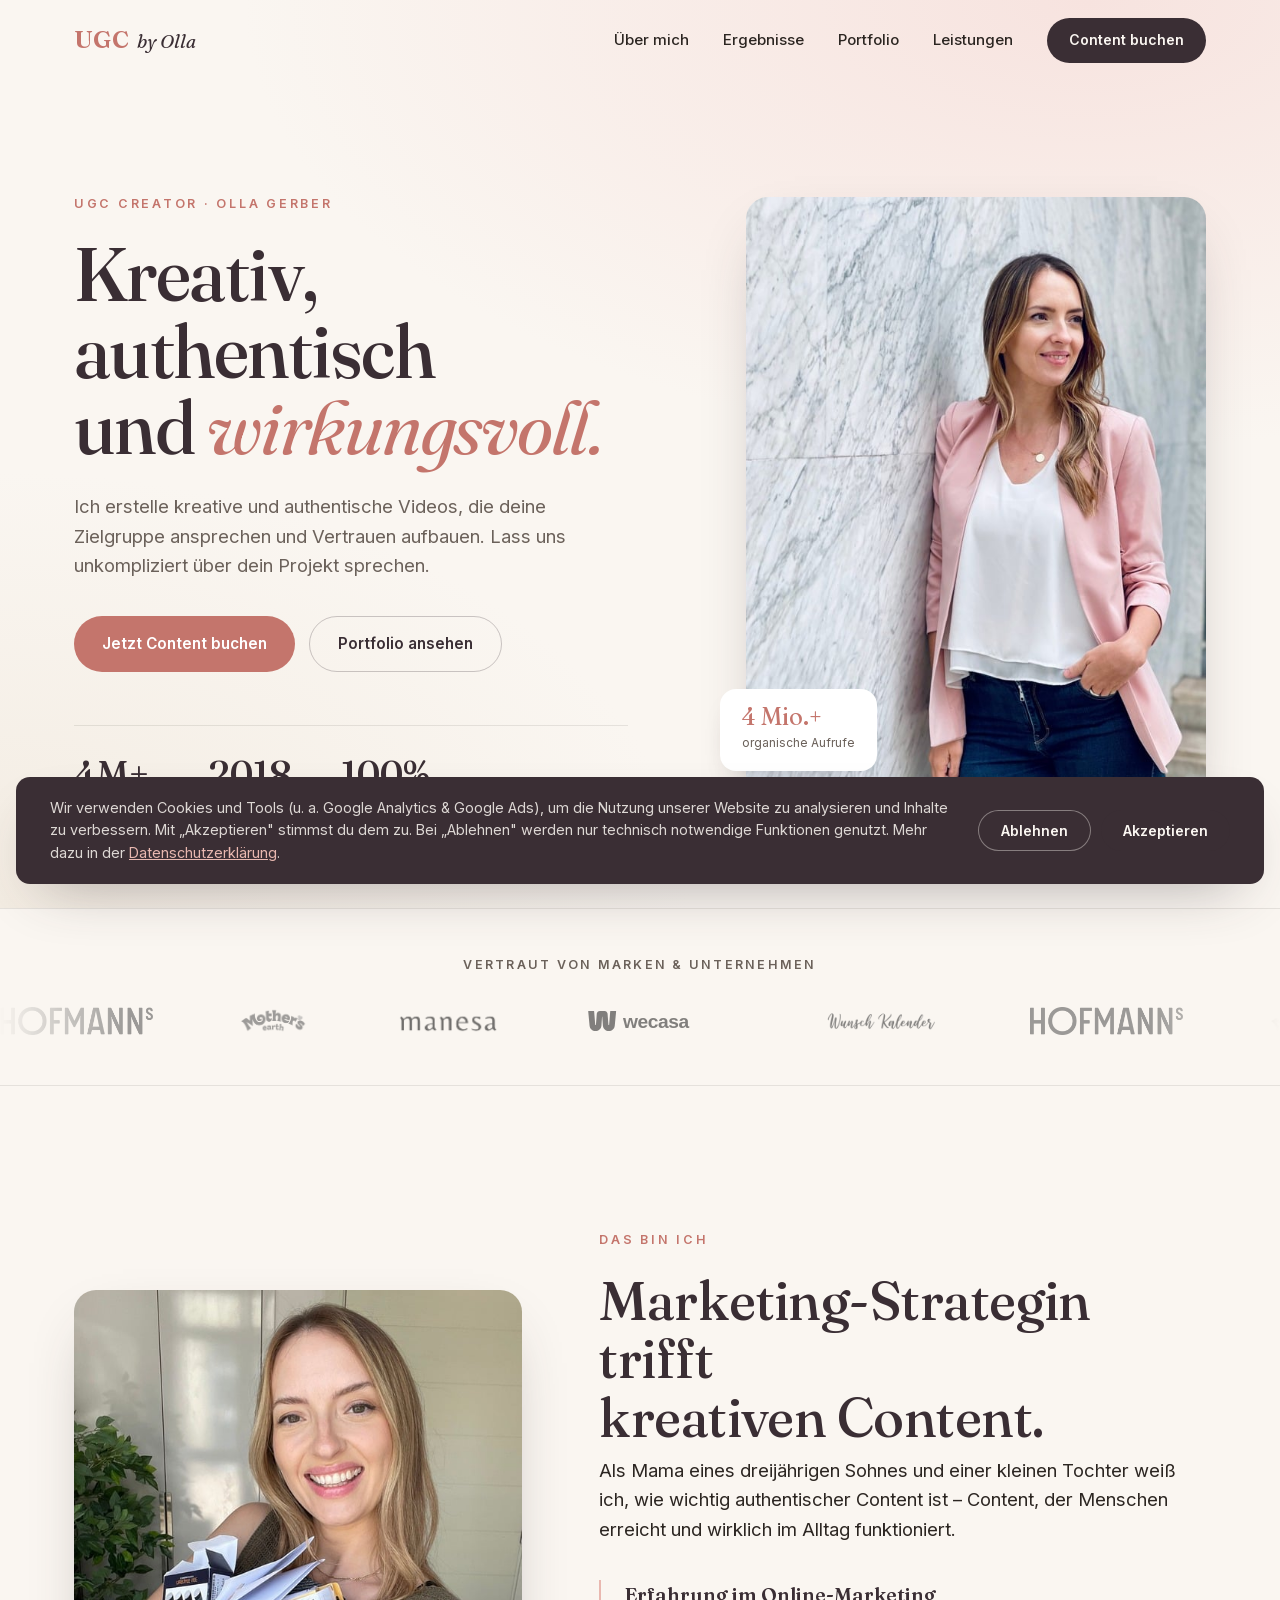
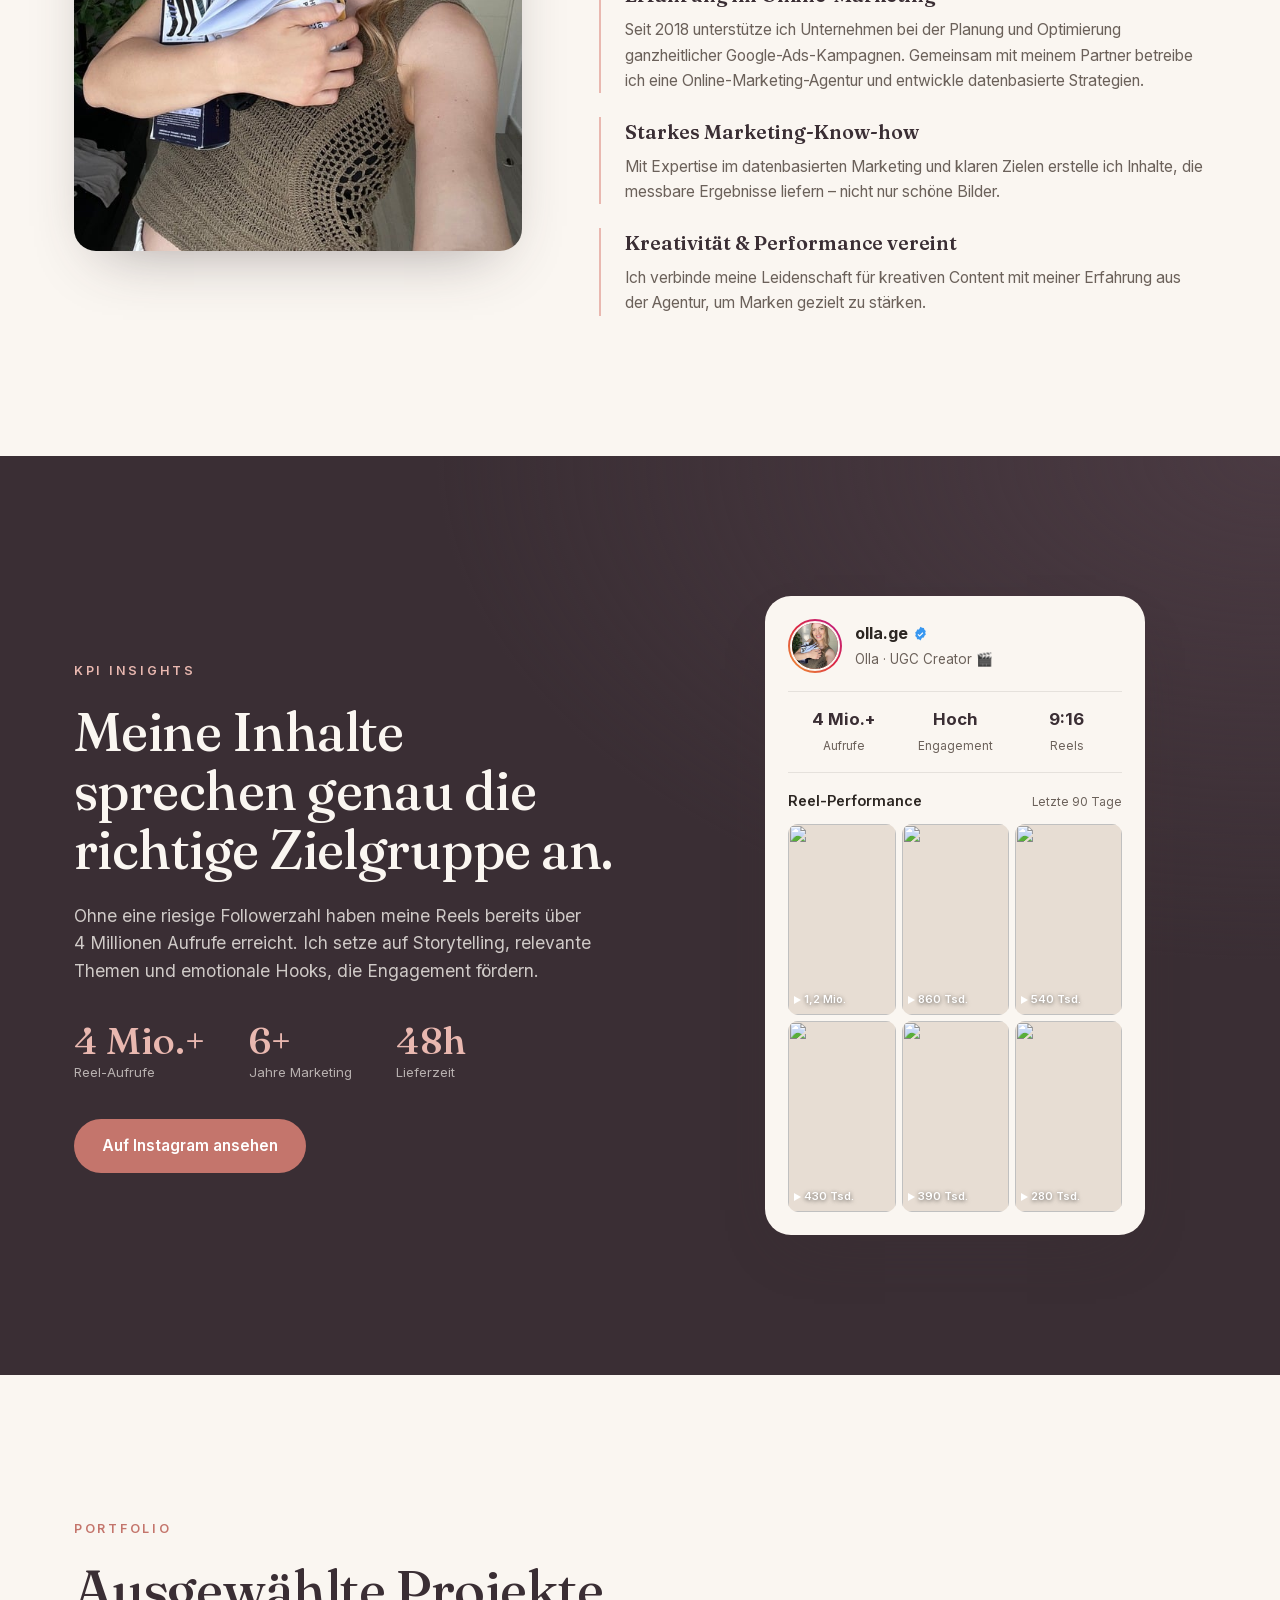
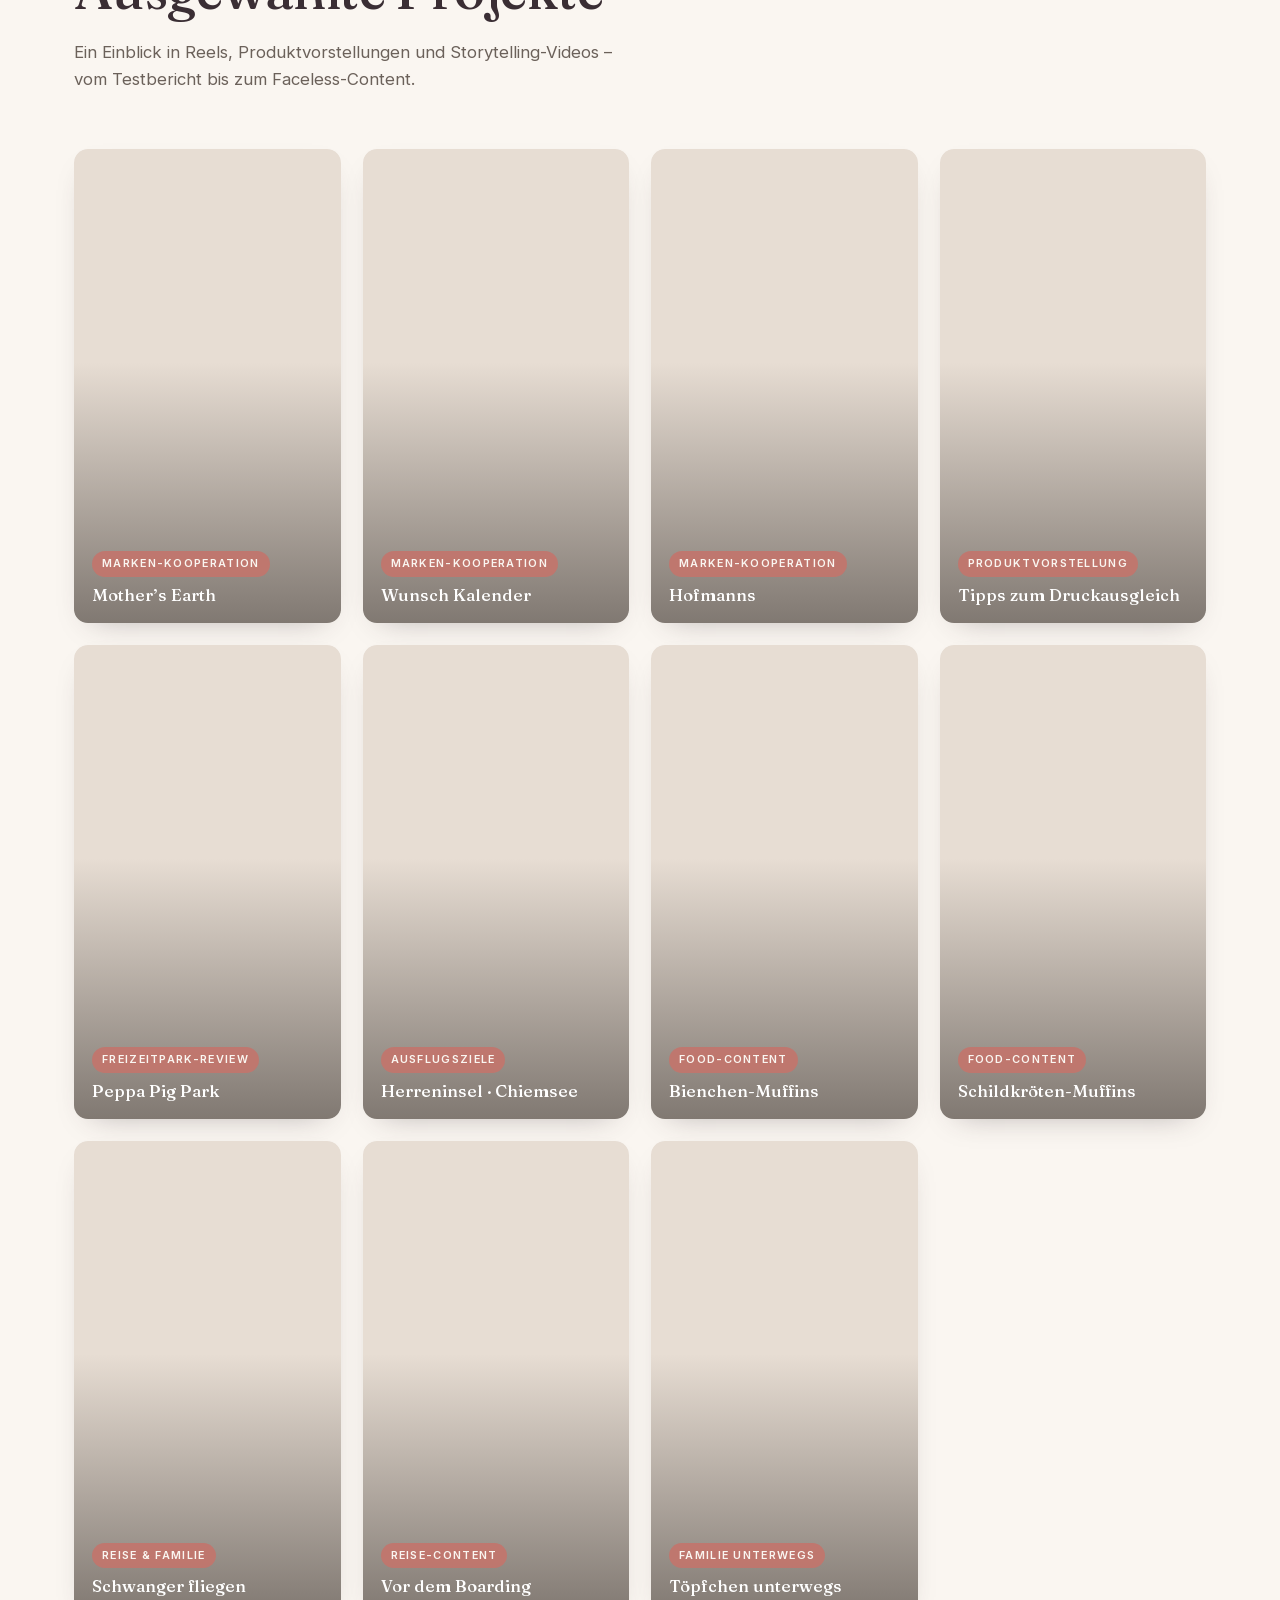
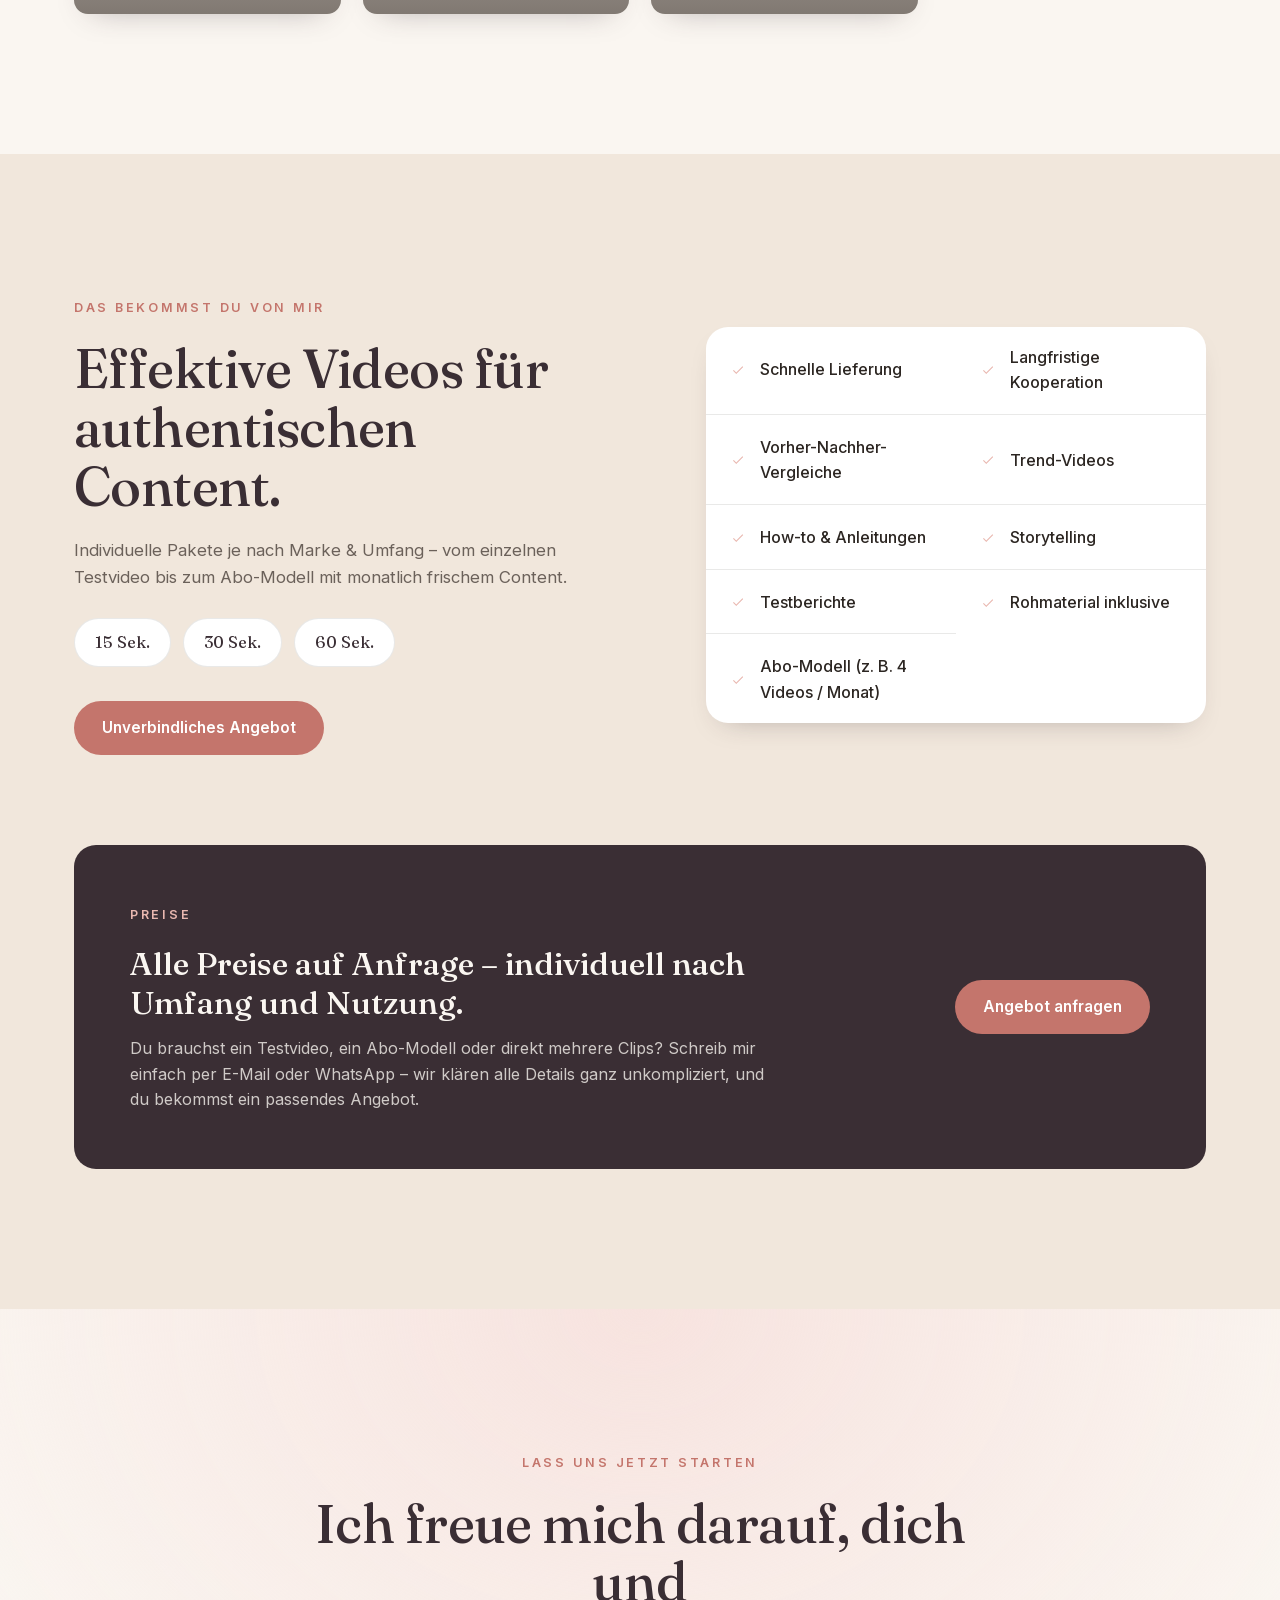
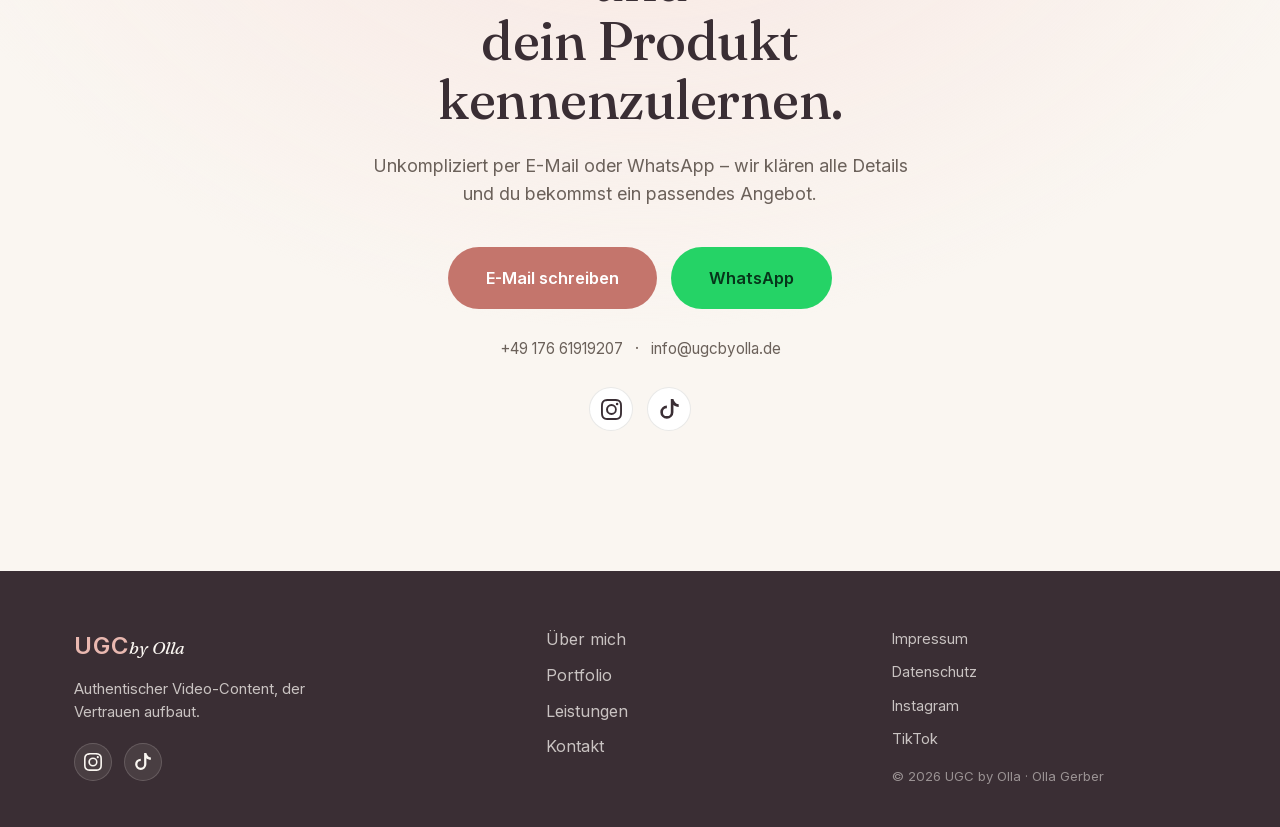
==== commit 53c0c0e4: "Logo Brand Update + Video Titel Korrektur" ====
--- a/index.html
+++ b/index.html
@@ -214,11 +214,11 @@
     <div class="grid">
       <figure class="card reveal" data-video="assets/portfolio/drei-fehler-baby.mp4" tabindex="0" role="button" aria-label="Video abspielen: 3 Fehler mit Baby">
         <div class="card__media"><video class="card__vid" muted loop playsinline preload="metadata" src="assets/portfolio/drei-fehler-baby.mp4#t=0.1"></video><span class="card__play"></span></div>
-        <figcaption><span class="card__tag">Ratgeber</span><h3>3 Fehler · Mama &amp; Baby</h3></figcaption>
+        <figcaption><span class="card__tag">Marken-Kooperation</span><h3>Mother’s Earth</h3></figcaption>
       </figure>
       <figure class="card reveal" data-video="assets/portfolio/familienplaner.mp4" tabindex="0" role="button" aria-label="Video abspielen: Familienplaner">
         <div class="card__media"><video class="card__vid" muted loop playsinline preload="metadata" src="assets/portfolio/familienplaner.mp4#t=0.1"></video><span class="card__play"></span></div>
-        <figcaption><span class="card__tag">Produktvorstellung</span><h3>Familienplaner</h3></figcaption>
+        <figcaption><span class="card__tag">Marken-Kooperation</span><h3>Wunsch Kalender</h3></figcaption>
       </figure>
       <figure class="card reveal" data-video="assets/portfolio/hofmanns.mp4" tabindex="0" role="button" aria-label="Video abspielen: Hofmanns">
         <div class="card__media"><video class="card__vid" muted loop playsinline preload="metadata" src="assets/portfolio/hofmanns.mp4#t=0.1"></video><span class="card__play"></span></div>
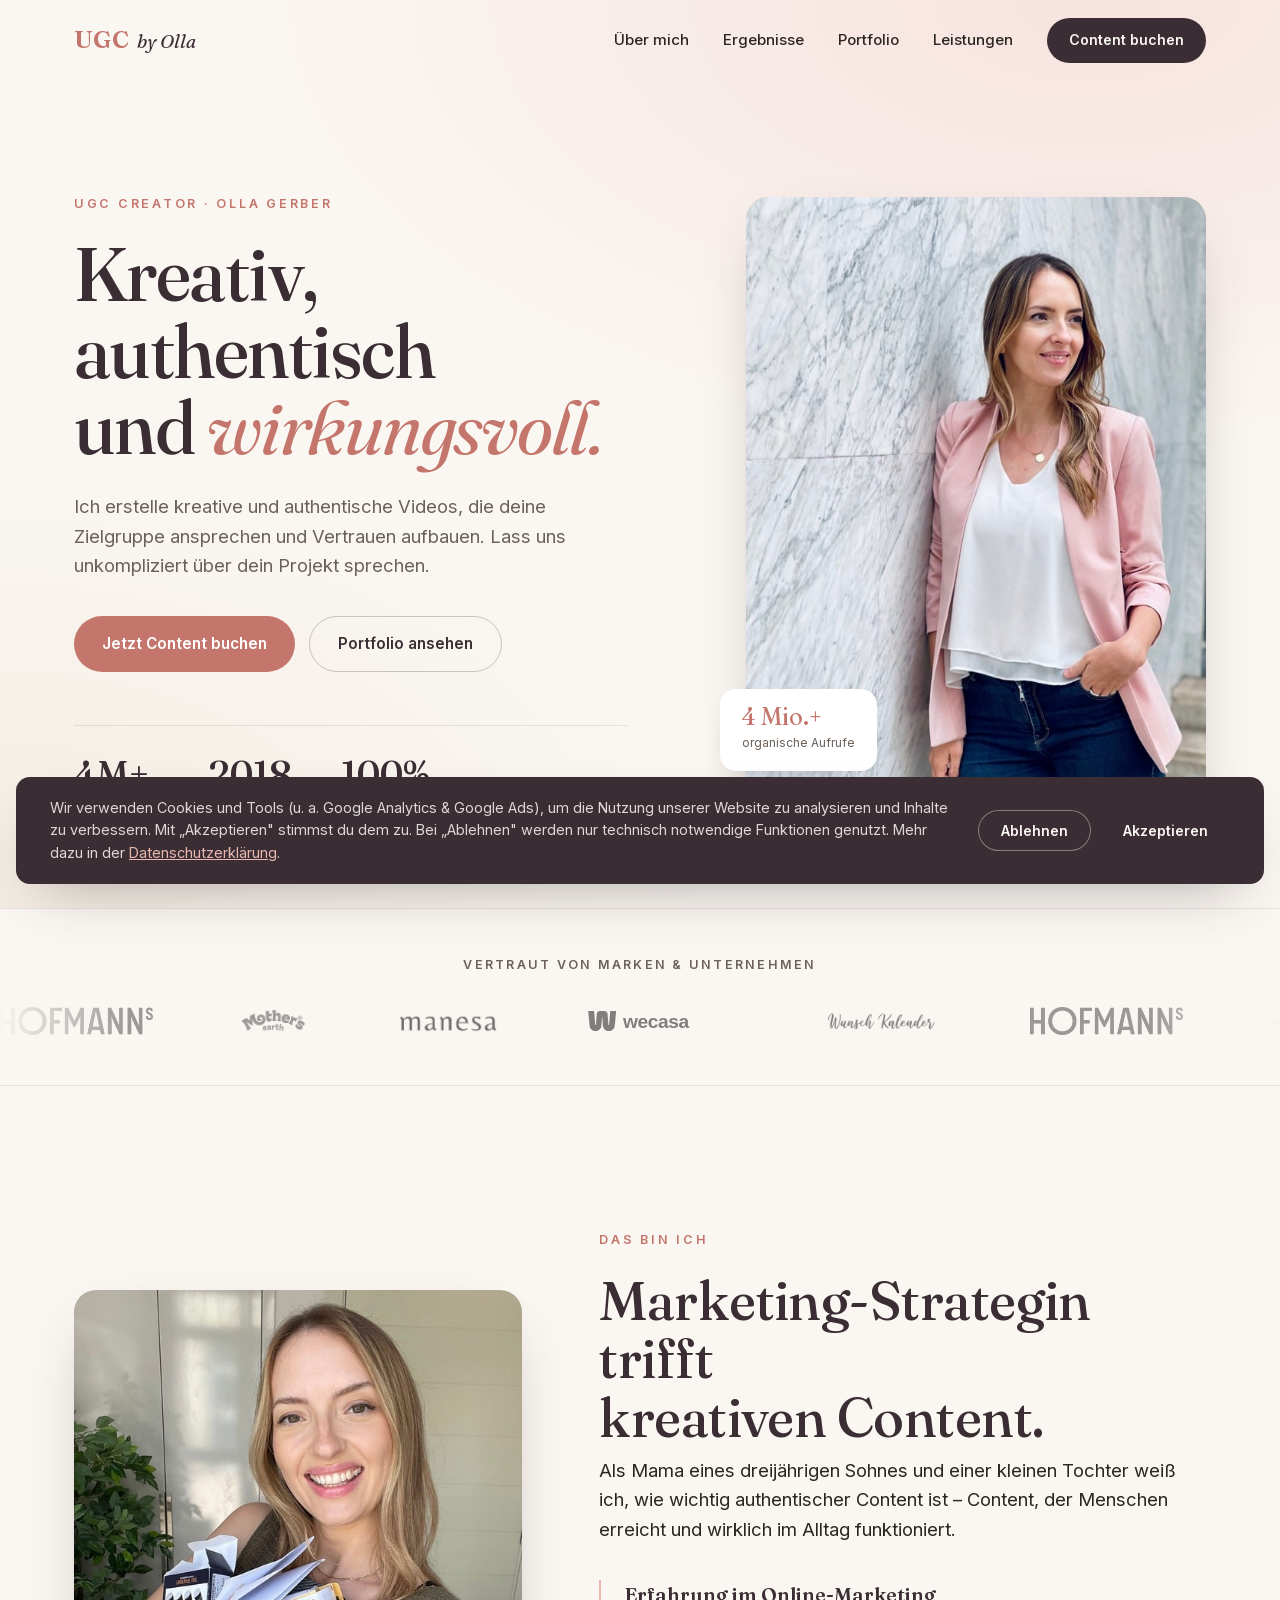
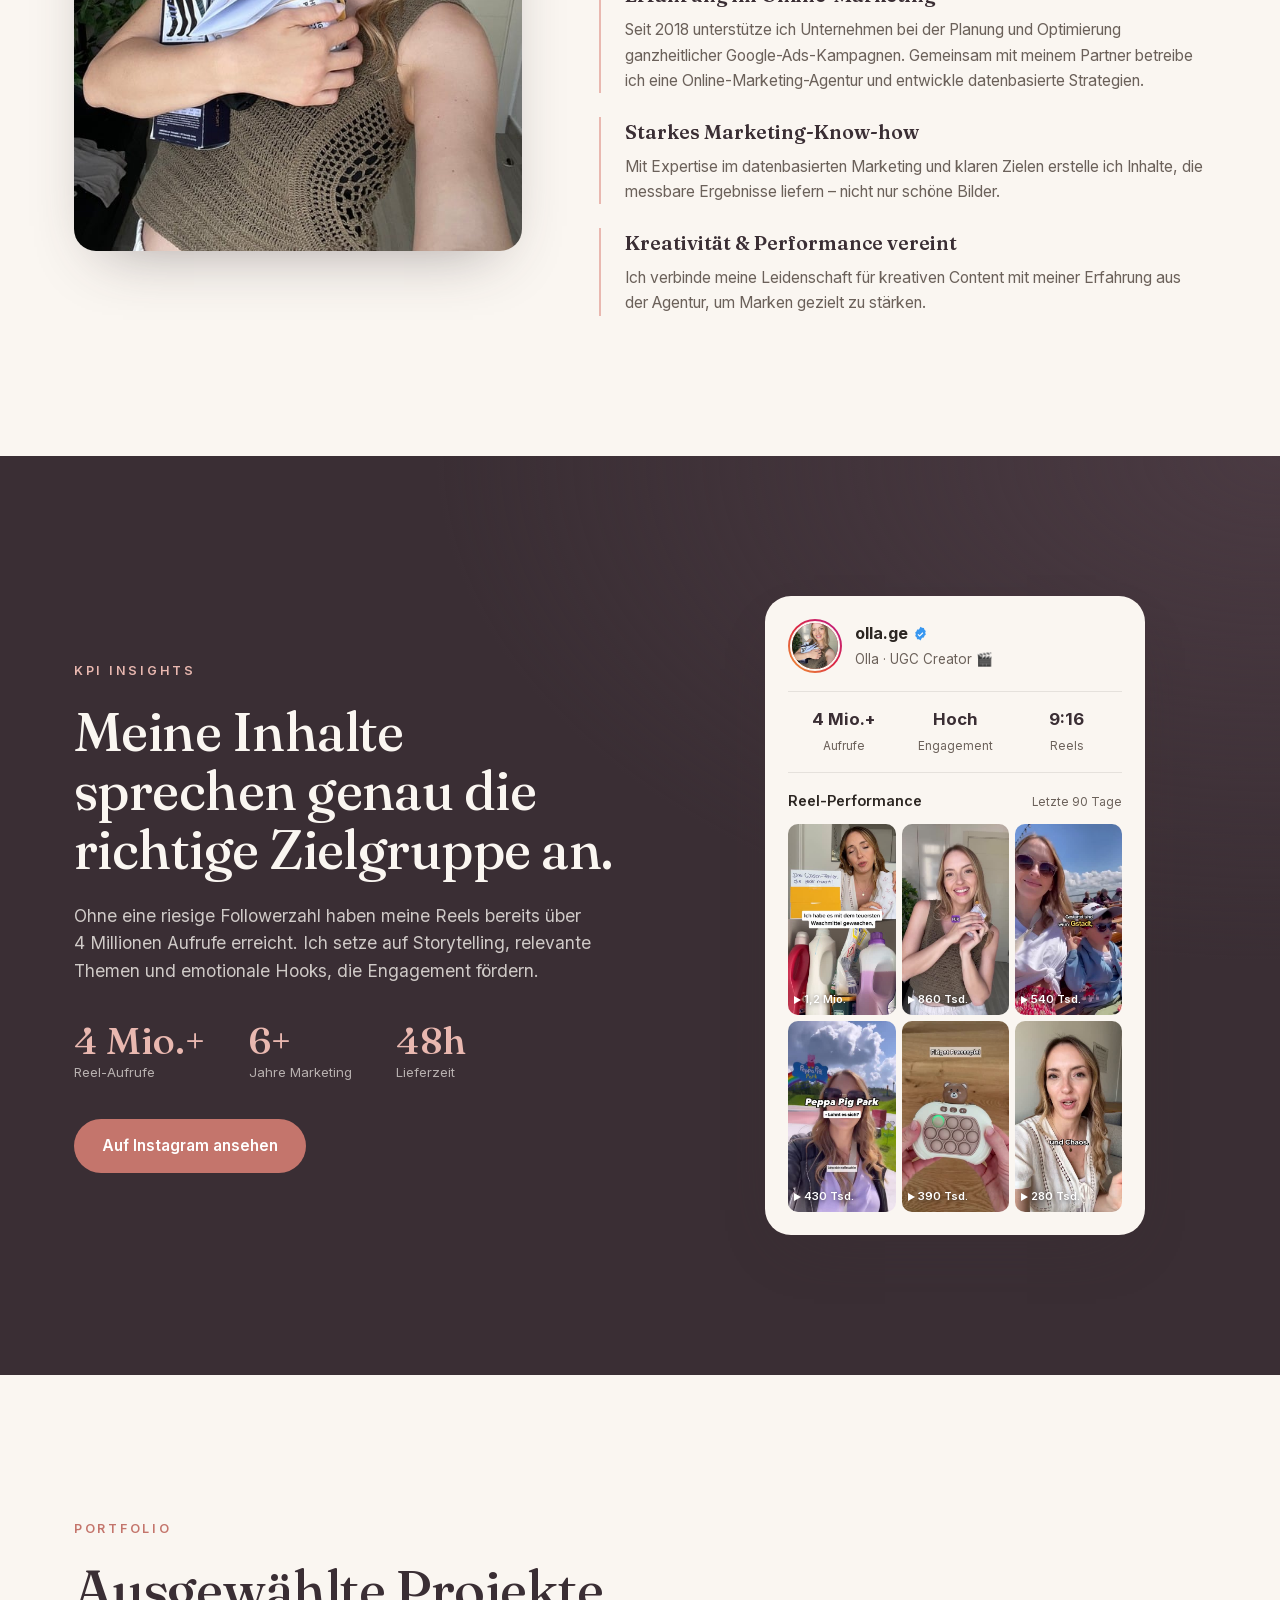
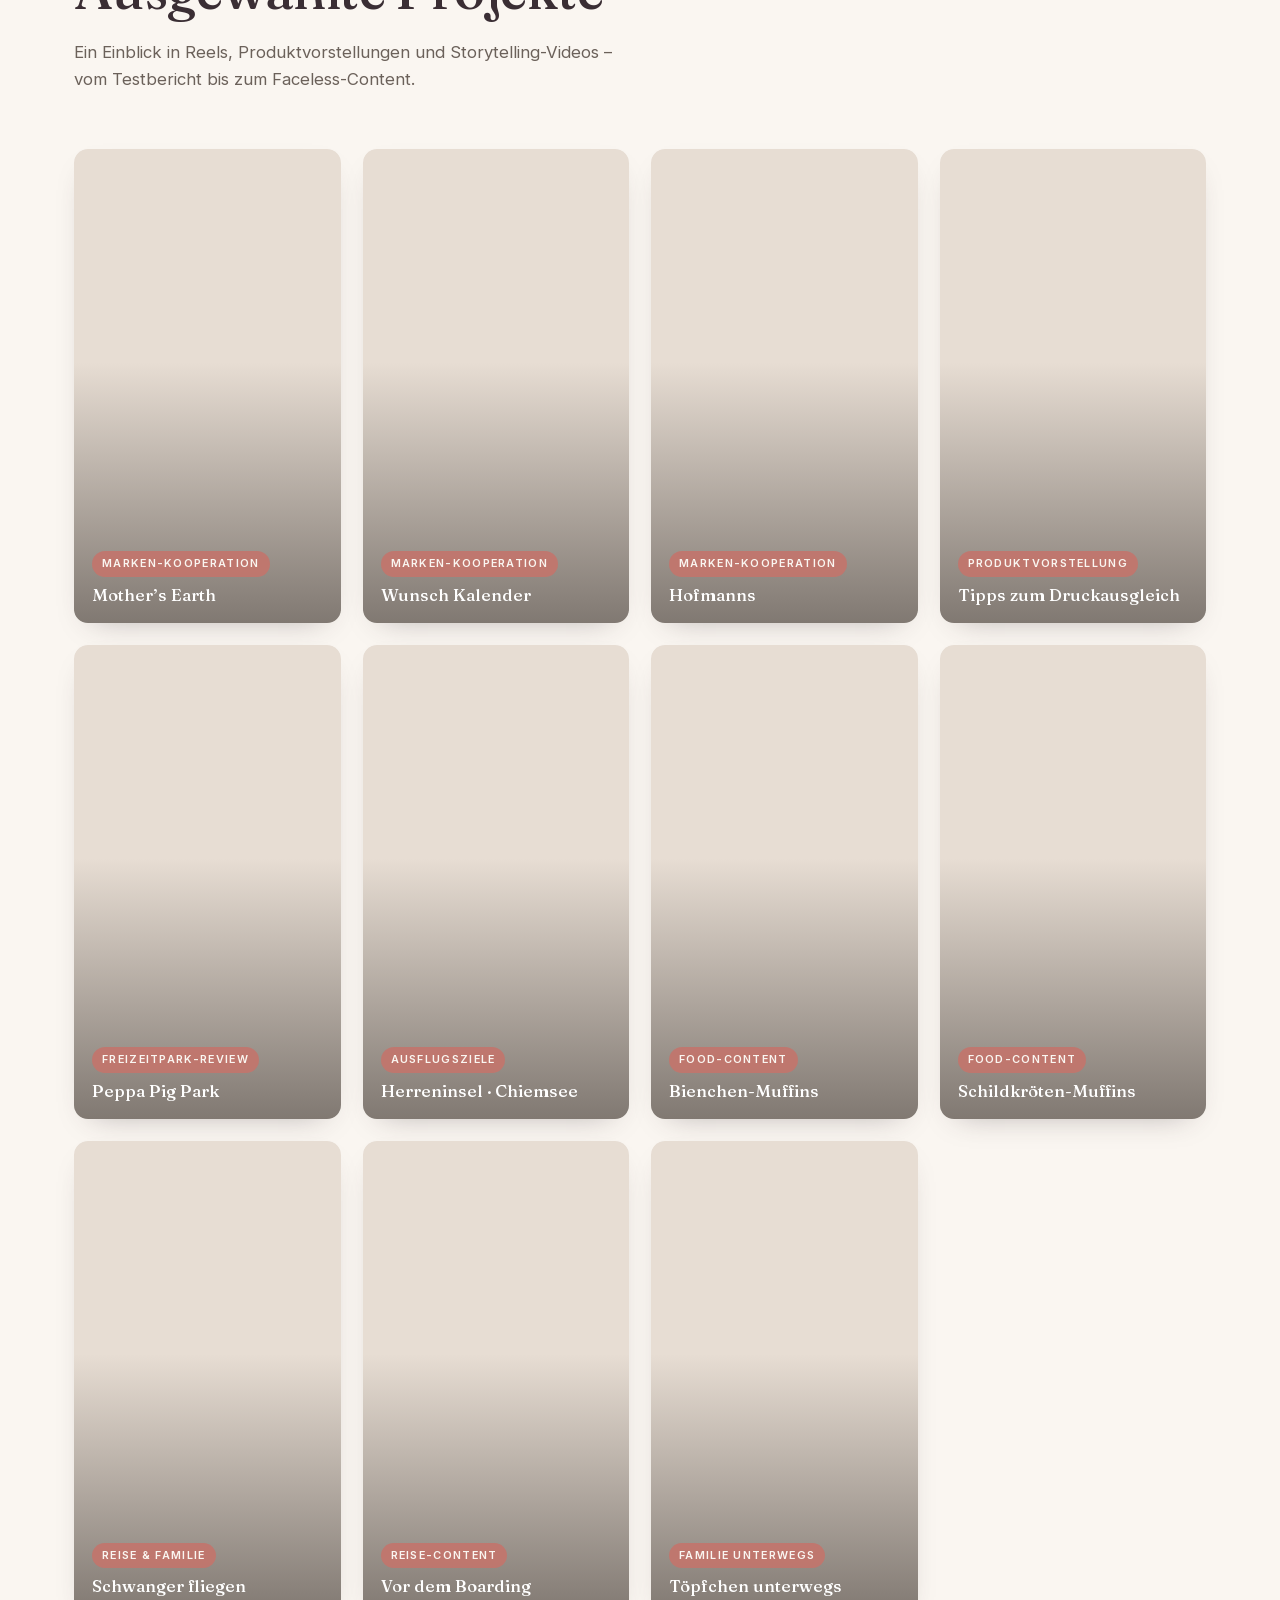
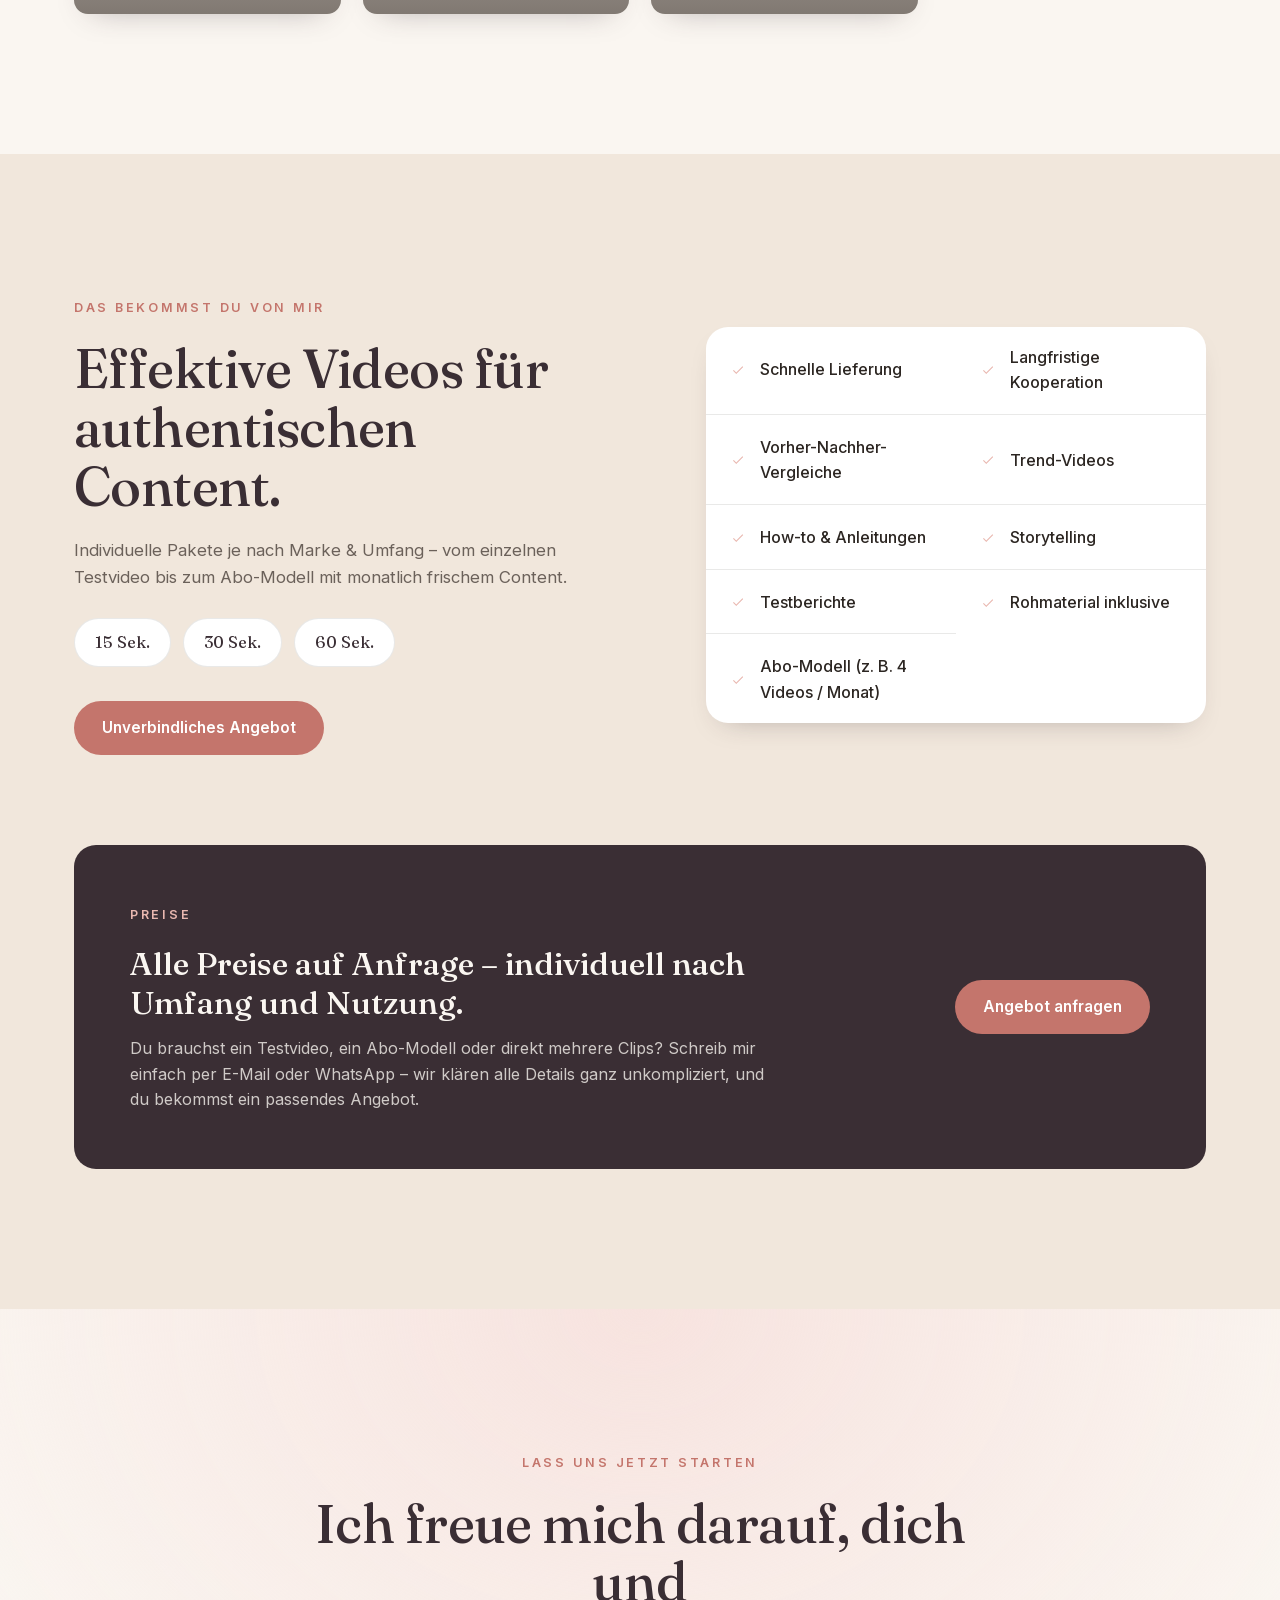
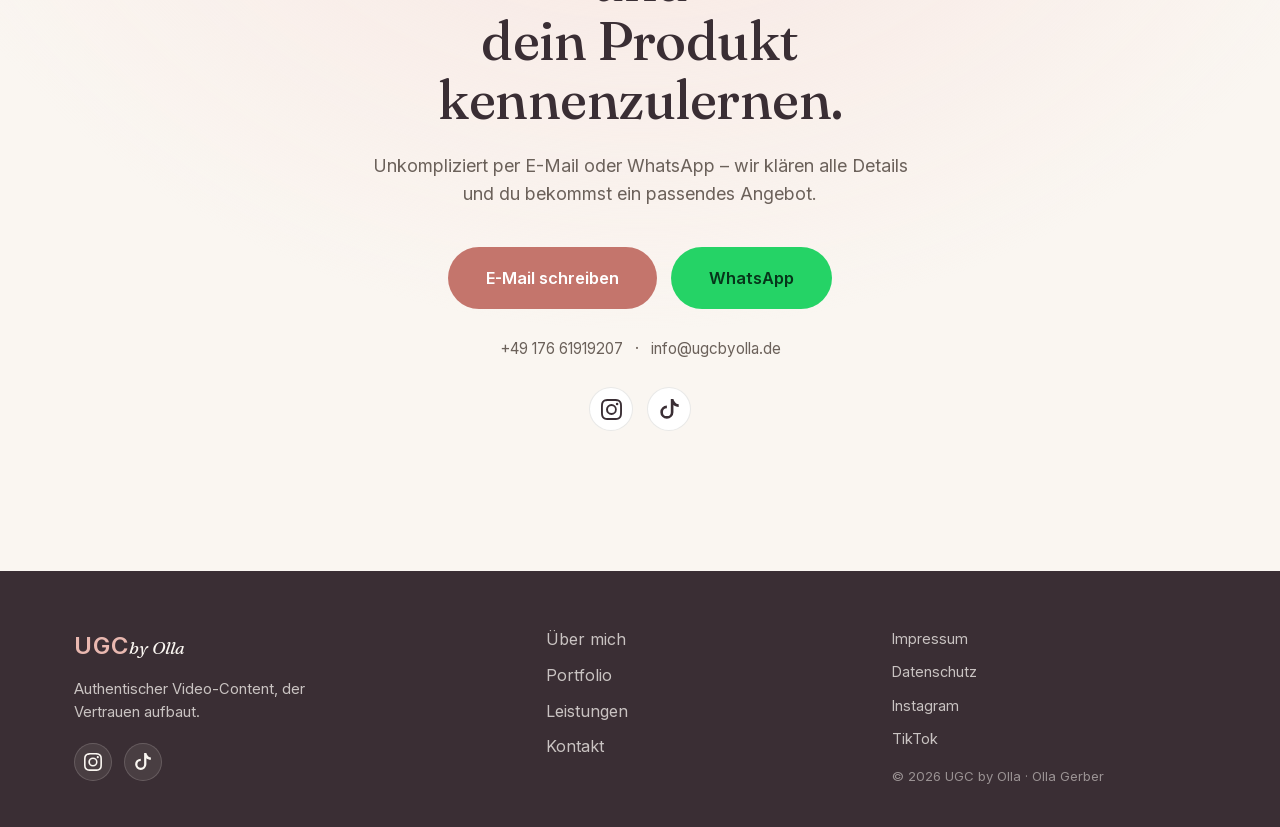
==== commit 79c2b72f: "SEO + Search Console" ====
--- a/index.html
+++ b/index.html
@@ -3,12 +3,52 @@
 <head>
 <meta charset="UTF-8" />
 <meta name="viewport" content="width=device-width, initial-scale=1.0" />
-<title>UGC by Olla – Authentischer Video-Content, der Vertrauen aufbaut</title>
-<meta name="description" content="UGC-Creator Olla Gerber: Kreativ, authentisch und wirkungsvoll. Ich erstelle Videos, die deine Zielgruppe ansprechen, Vertrauen aufbauen und messbare Ergebnisse liefern." />
-<meta property="og:title" content="UGC by Olla – Authentischer Video-Content" />
-<meta property="og:description" content="Kreativ, authentisch und wirkungsvoll – Videos, die deine Zielgruppe ansprechen und Vertrauen aufbauen." />
+<!-- ===== SEO ===== -->
+<title>UGC Creator buchen – Olla Gerber | Authentischer Video-Content für Marken</title>
+<meta name="description" content="UGC Creator Olla Gerber erstellt authentische, wirkungsvolle Videos für Marken – Reels, Produktvorstellungen &amp; Testimonials, die Vertrauen aufbauen und verkaufen. Jetzt UGC-Content buchen." />
+<meta name="keywords" content="UGC Creator, UGC Content, UGC buchen, User Generated Content, Produktvideos, Reels, Video Creator, Content Creator, Markenkooperation, Testimonial Videos, Olla Gerber" />
+<meta name="author" content="Olla Gerber" />
+<meta name="robots" content="index, follow" />
+<meta name="google-site-verification" content="s6gqz7Fz3nDj1WJpKBdCo6h2n3WE05ymac014CtfyGY" />
+<meta name="theme-color" content="#3a2e34" />
+<link rel="canonical" href="https://ugcbyolla.de/" />
+<link rel="icon" href="favicon.svg" type="image/svg+xml" />
+
+<!-- Open Graph (Facebook, LinkedIn, WhatsApp) -->
 <meta property="og:type" content="website" />
-<meta property="og:image" content="assets/profile/hero1.jpg" />
+<meta property="og:url" content="https://ugcbyolla.de/" />
+<meta property="og:site_name" content="UGC by Olla" />
+<meta property="og:locale" content="de_DE" />
+<meta property="og:title" content="UGC Creator buchen – Olla Gerber | Authentischer Video-Content" />
+<meta property="og:description" content="Authentische, wirkungsvolle UGC-Videos für Marken – Reels, Produktvorstellungen &amp; Testimonials, die Vertrauen aufbauen. Jetzt Content buchen." />
+<meta property="og:image" content="https://ugcbyolla.de/assets/profile/hero1.jpg" />
+<meta property="og:image:alt" content="Olla Gerber – UGC Creator" />
+
+<!-- Twitter / X -->
+<meta name="twitter:card" content="summary_large_image" />
+<meta name="twitter:title" content="UGC Creator buchen – Olla Gerber" />
+<meta name="twitter:description" content="Authentische UGC-Videos für Marken – Reels, Produktvorstellungen &amp; Testimonials, die Vertrauen aufbauen." />
+<meta name="twitter:image" content="https://ugcbyolla.de/assets/profile/hero1.jpg" />
+
+<!-- Structured Data (Google Rich Results) -->
+<script type="application/ld+json">
+{
+  "@context": "https://schema.org",
+  "@type": "Person",
+  "name": "Olla Gerber",
+  "jobTitle": "UGC Creator",
+  "url": "https://ugcbyolla.de/",
+  "image": "https://ugcbyolla.de/assets/profile/hero1.jpg",
+  "description": "UGC Creator für authentische Video-Inhalte, Reels und Produktvorstellungen für Marken.",
+  "knowsAbout": ["User Generated Content", "UGC", "Video Content", "Social Media Marketing", "Reels", "Produktvideos", "Testimonials"],
+  "email": "info@ugcbyolla.de",
+  "telephone": "+4917661919207",
+  "sameAs": [
+    "https://www.instagram.com/olla.ge/",
+    "https://www.tiktok.com/@olla.ge"
+  ]
+}
+</script>
 <!-- Selbst gehostete Schriften (kein Google-CDN, keine Datenübertragung an Dritte) -->
 <link rel="stylesheet" href="assets/fonts/fonts.css" />
 <link rel="stylesheet" href="styles.css" />
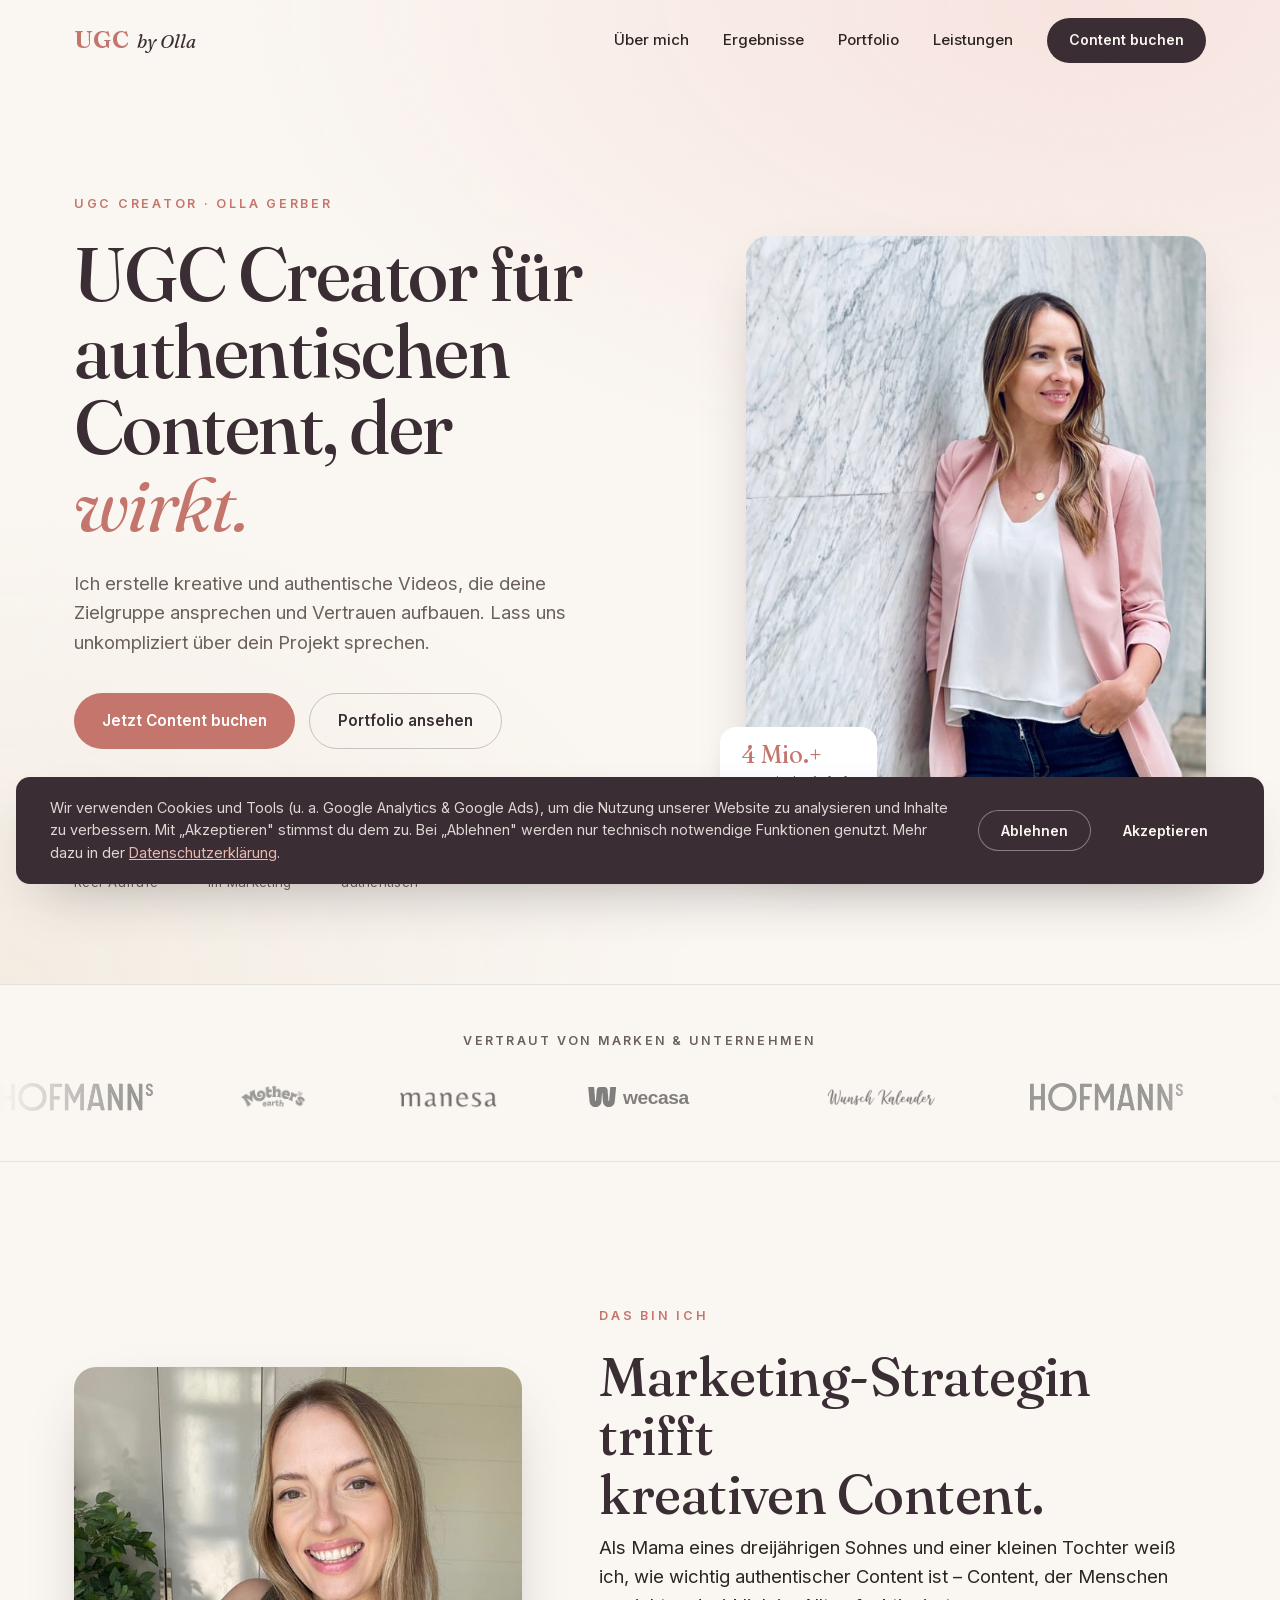
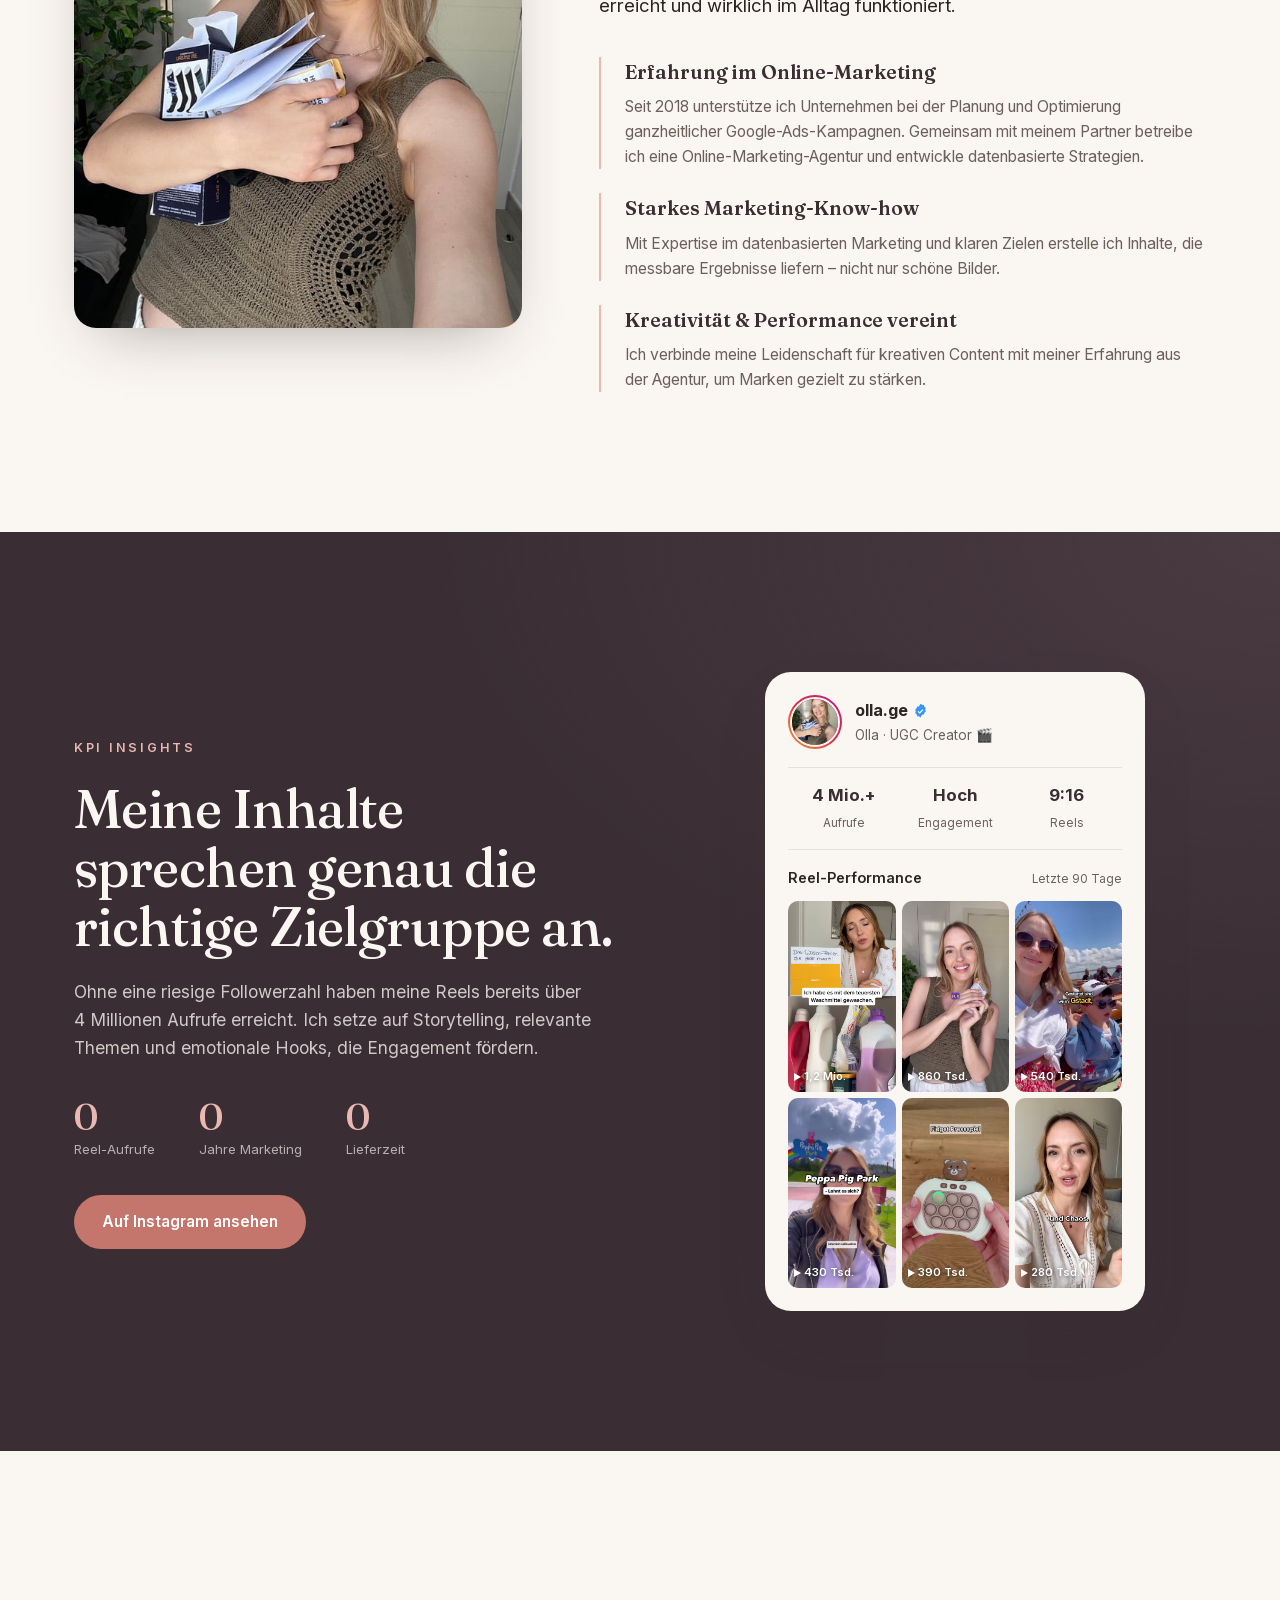
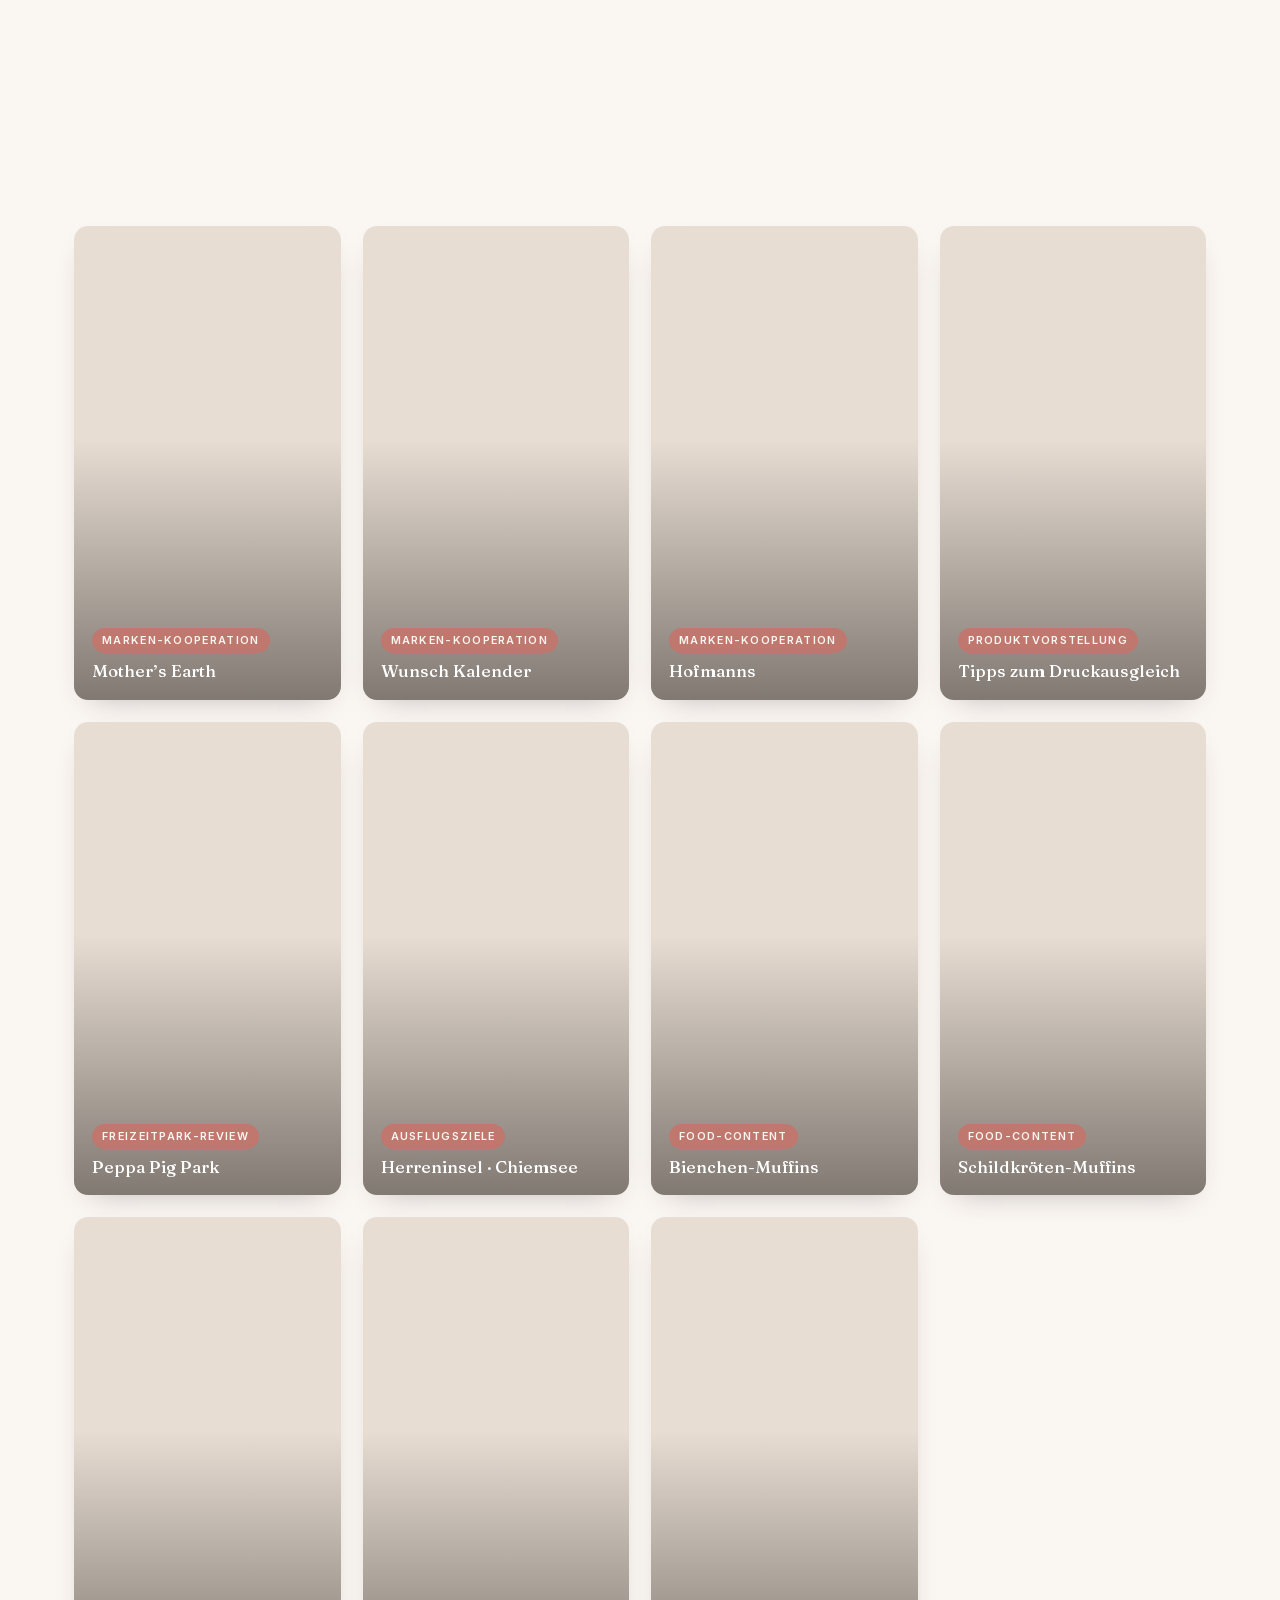
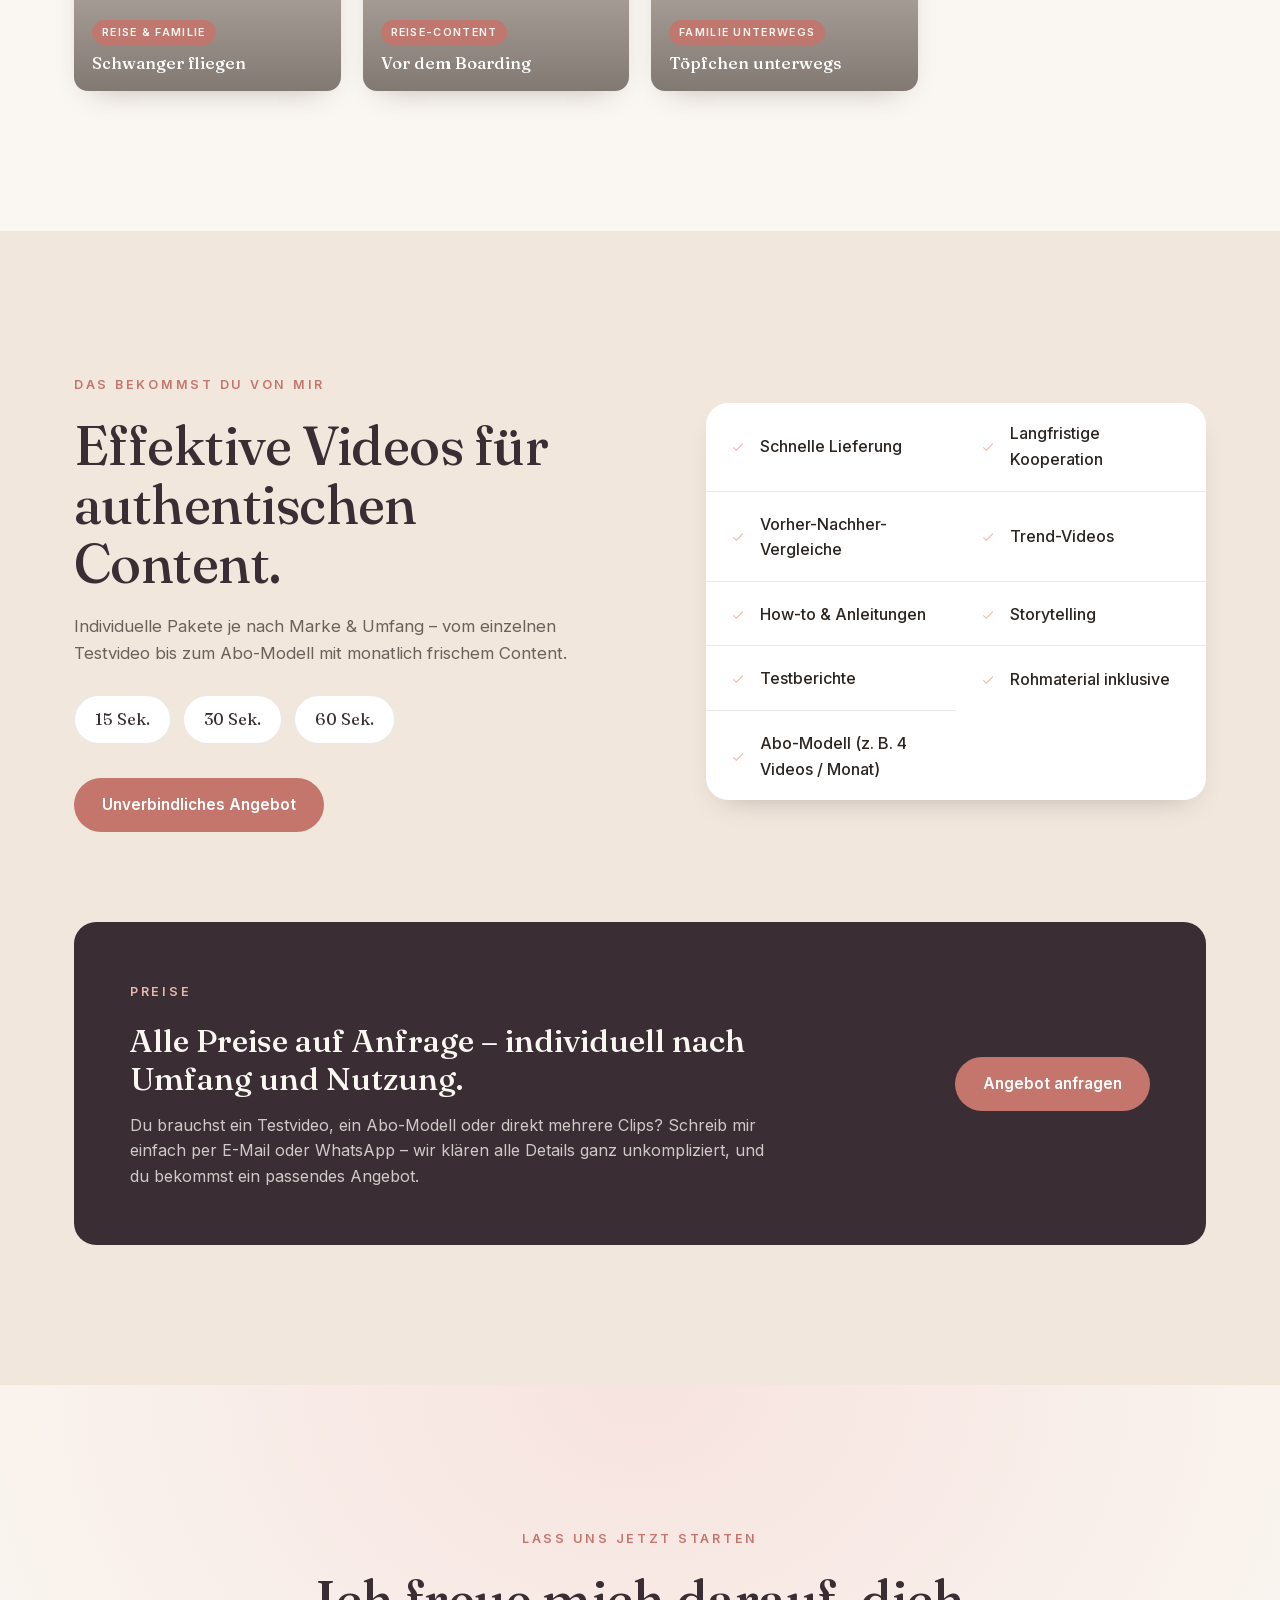
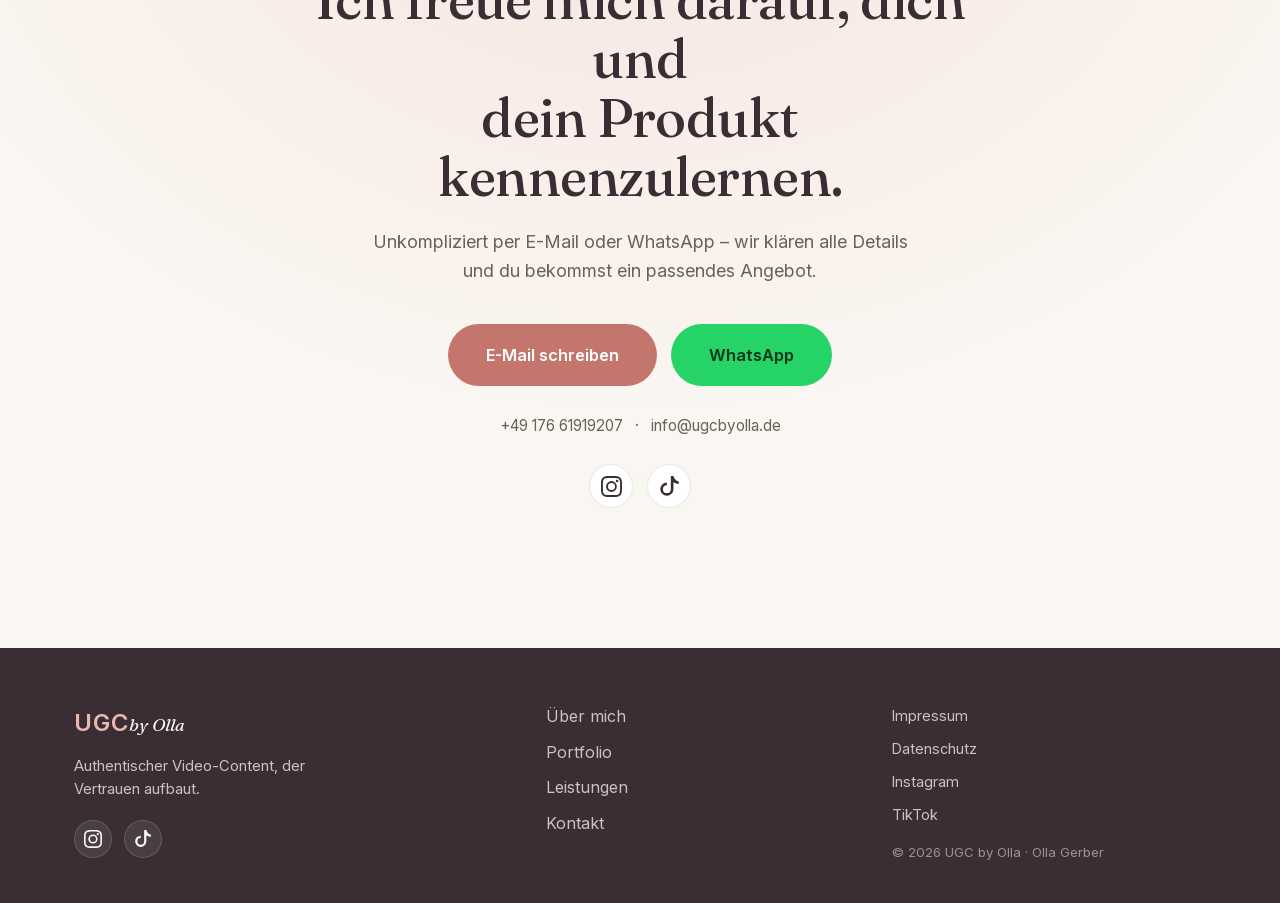
==== commit 01b736bd: "Update index.html" ====
--- a/index.html
+++ b/index.html
@@ -108,7 +108,7 @@
     <div class="hero__copy reveal">
       <span class="eyebrow">UGC&nbsp;Creator · Olla Gerber</span>
       <h1 class="hero__title">
-        Kreativ, authentisch <br />und <span class="accent">wirkungsvoll.</span>
+        UGC Creator für authentischen<br />Content, der <span class="accent">wirkt.</span>
       </h1>
       <p class="hero__lead">
         Ich erstelle kreative und authentische Videos, die deine Zielgruppe
